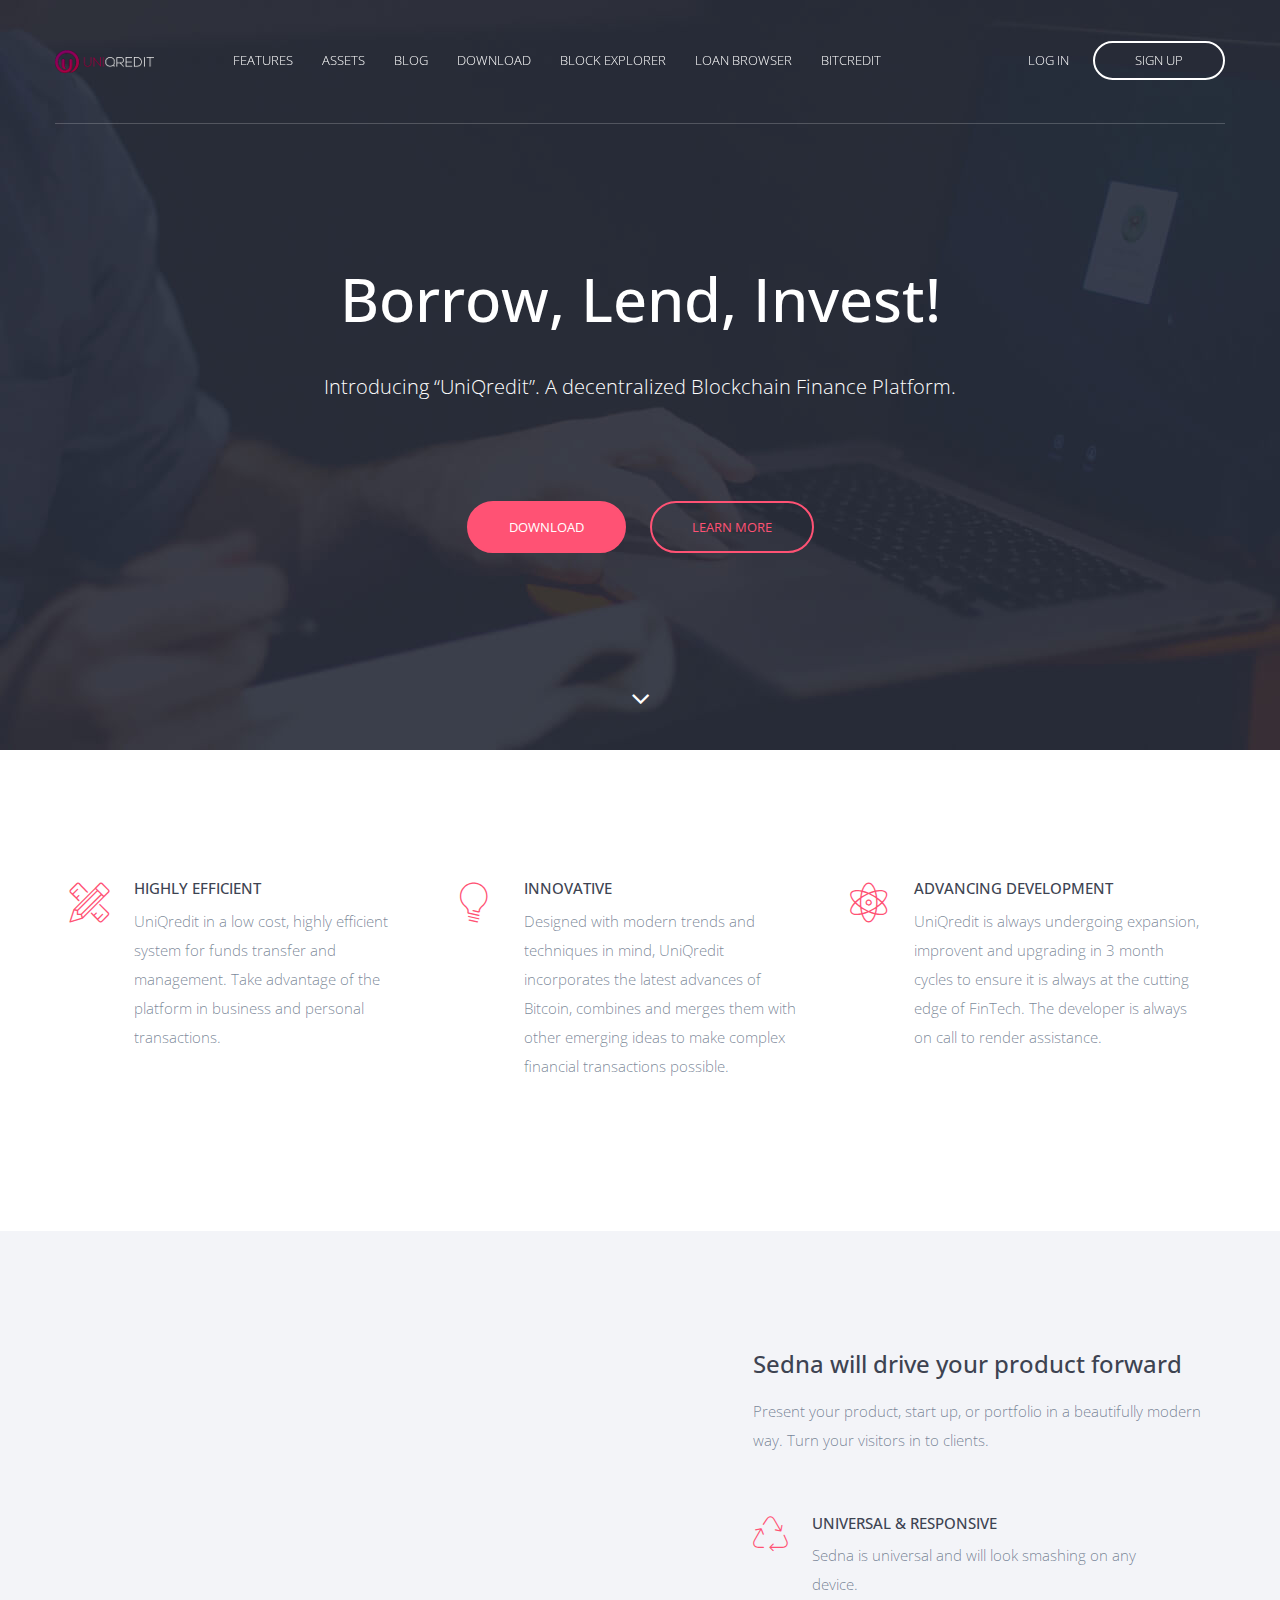
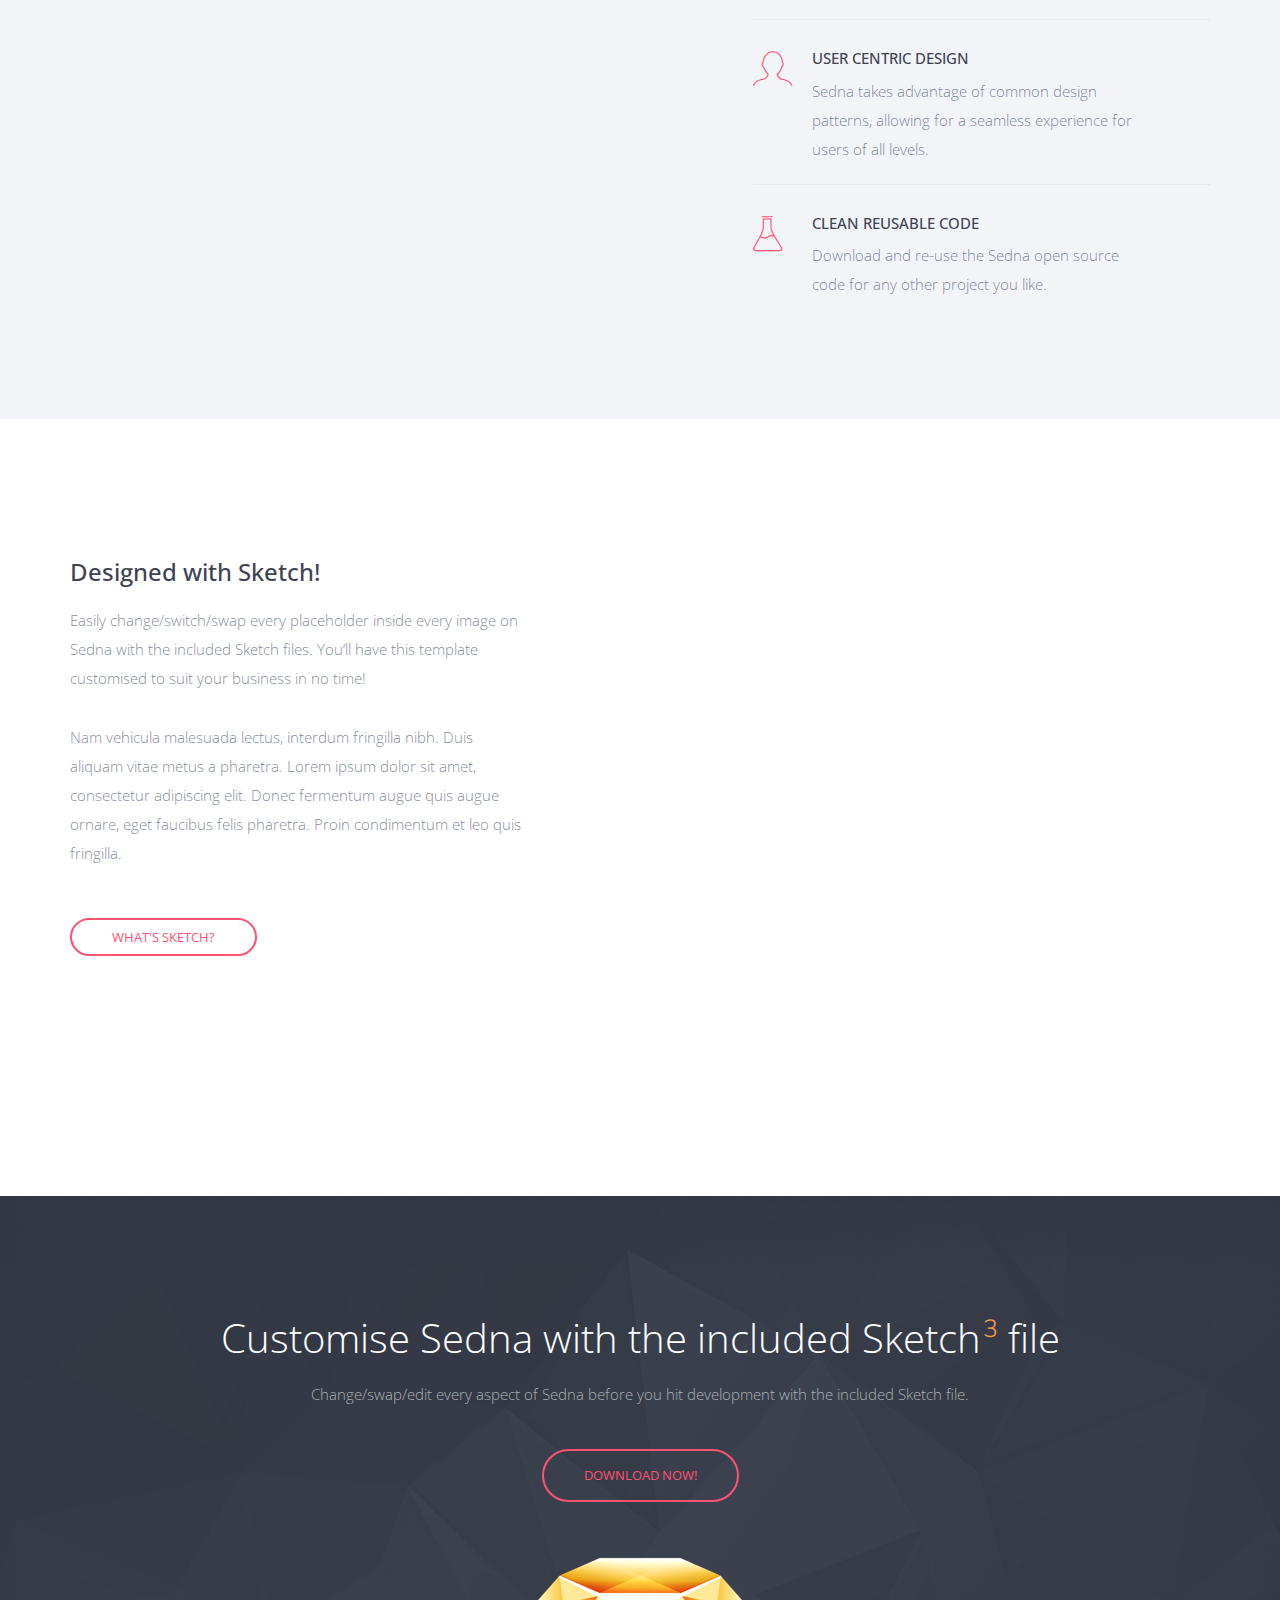
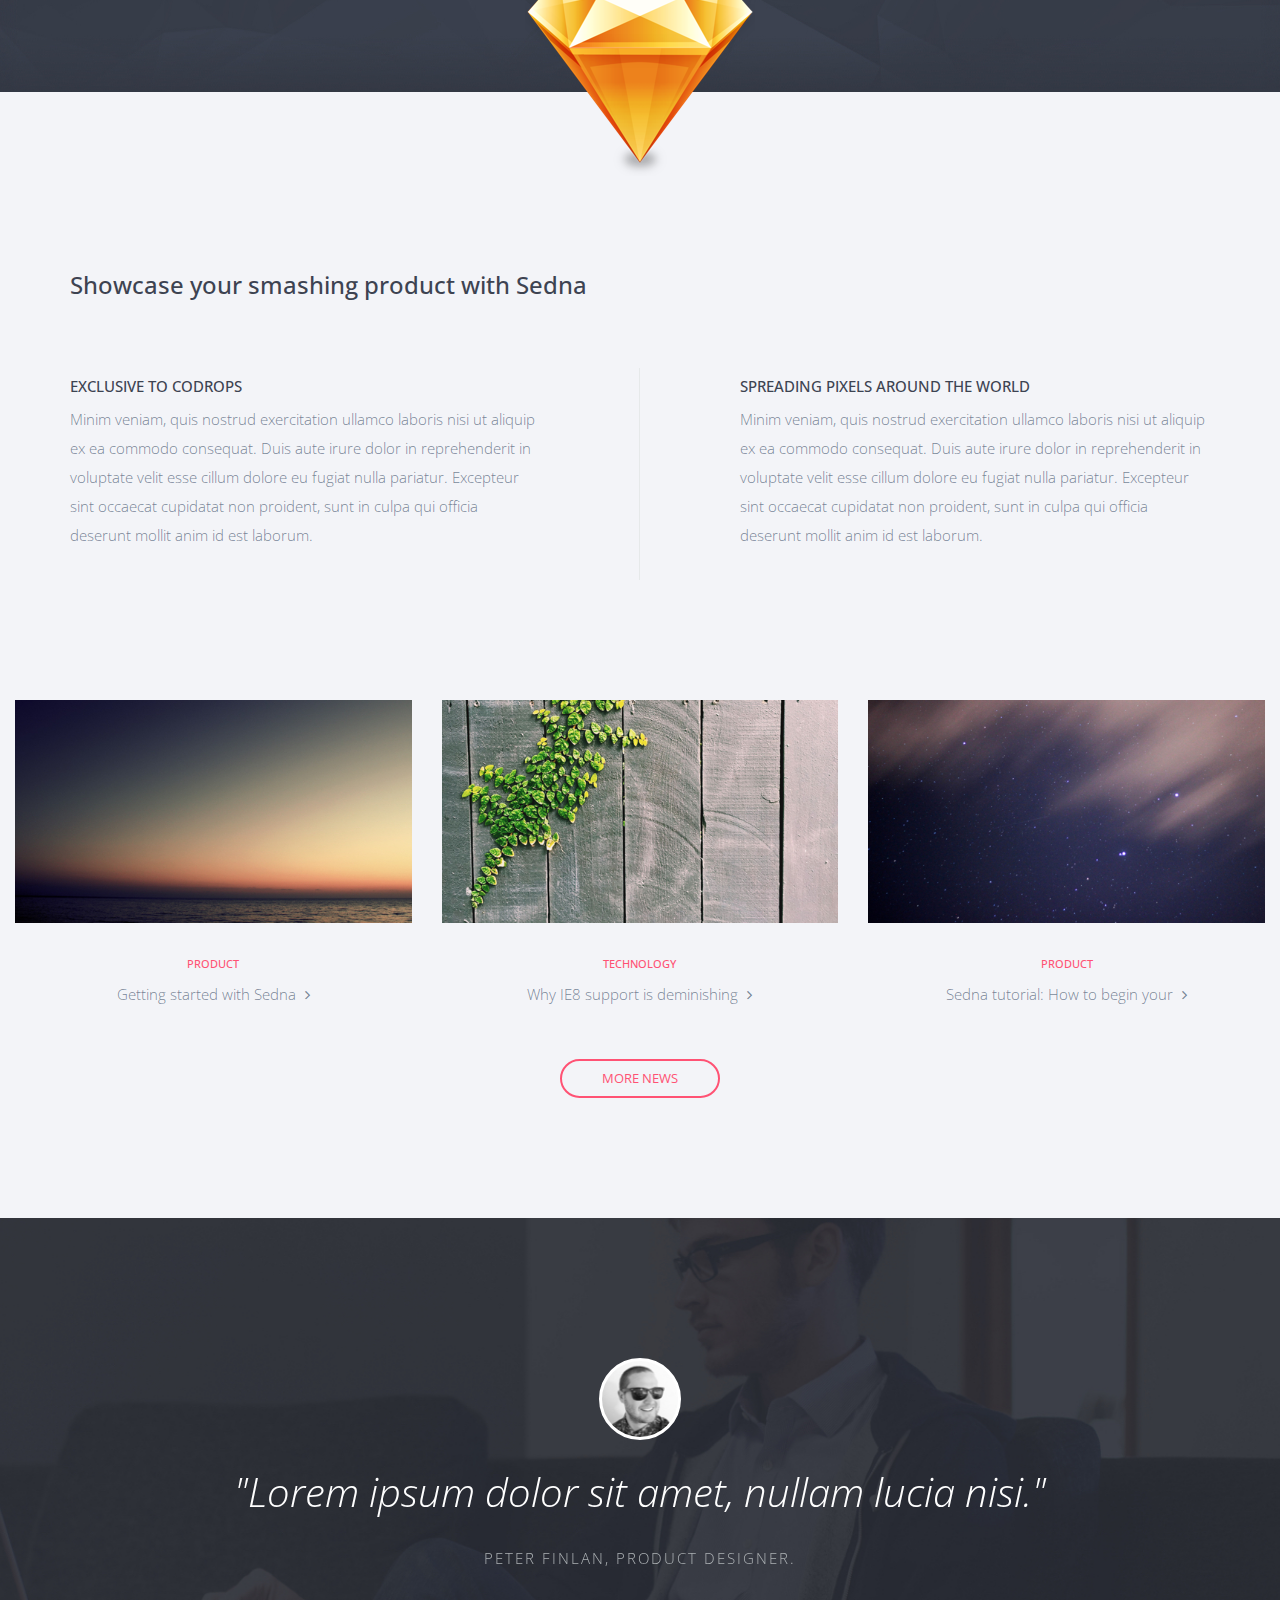
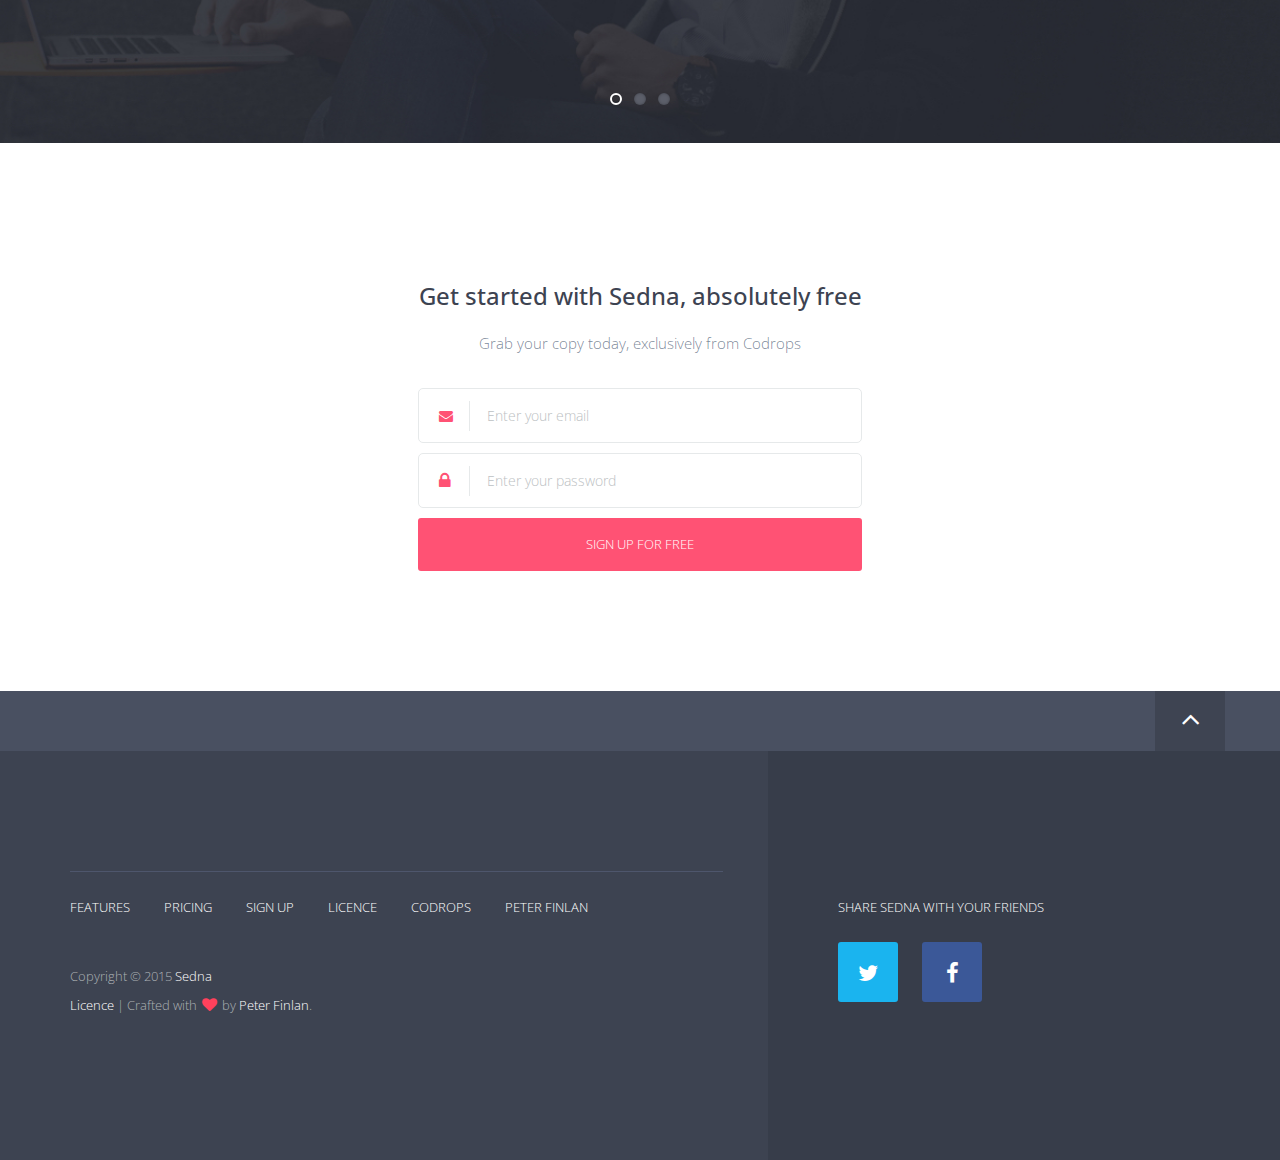
==== index.html @ 56773688 "Initial commit" ====
<!doctype html>
<!--[if lt IE 7]>      <html class="no-js lt-ie9 lt-ie8 lt-ie7" lang=""> <![endif]-->
<!--[if IE 7]>         <html class="no-js lt-ie9 lt-ie8" lang=""> <![endif]-->
<!--[if IE 8]>         <html class="no-js lt-ie9" lang=""> <![endif]-->
<!--[if gt IE 8]><!--> <html class="no-js" lang=""> <!--<![endif]-->
<head>
    <meta charset="utf-8">
    <!--<meta http-equiv="X-UA-Compatible" content="IE=edge,chrome=1">-->
    <meta http-equiv="X-UA-Compatible" content="IE=edge" />
    <title>UniQredit - Blockchain Finance </title>
    <meta name="description" content="">
    <meta name="viewport" content="width=device-width, initial-scale=1">
    <link rel="apple-touch-icon" href="apple-touch-icon.png">
    <link rel="icon" type="image/png" href="favicon-32x32.png" sizes="32x32" />
    <link rel="icon" type="image/png" href="favicon-16x16.png" sizes="16x16" />
    <link rel="stylesheet" href="css/normalize.min.css">
    <link rel="stylesheet" href="css/bootstrap.min.css">
    <link rel="stylesheet" href="css/jquery.fancybox.css">
    <link rel="stylesheet" href="css/flexslider.css">
    <link rel="stylesheet" href="css/styles.css">
    <link rel="stylesheet" href="css/queries.css">
    <link rel="stylesheet" href="css/etline-font.css">
    <link rel="stylesheet" href="bower_components/animate.css/animate.min.css">
    <link rel="stylesheet" href="http://maxcdn.bootstrapcdn.com/font-awesome/4.3.0/css/font-awesome.min.css">
    <script src="js/vendor/modernizr-2.8.3-respond-1.4.2.min.js"></script>
</head>
<body id="top">
    <!--[if lt IE 8]>
    <p class="browserupgrade">You are using an <strong>outdated</strong> browser. Please <a href="http://browsehappy.com/">upgrade your browser</a> to improve your experience.</p>
    <![endif]-->
    <section class="hero">
        <section class="navigation">
            <header>
                <div class="header-content">
                    <div class="logo"><a href="#"><img src="img/sedna-logo.png" alt="Sedna logo"></a></div>
                    <div class="header-nav">
                        <nav>
                            <ul class="primary-nav">
                                <li><a href="#features">Features</a></li>
                                <li><a href="#assets">Assets</a></li>
                                <li><a href="#blog">Blog</a></li>
                                <li><a href="#download">Download</a></li>
                                <li><a href="#explorer">Block Explorer</a></li>
                                <li><a href="#loanbook">Loan Browser</a></li>
                                <li><a href="#bitcredit">BitCredit</a></li>
                            </ul>
                            <ul class="member-actions">
                                <li><a href="#download" class="login">Log in</a></li>
                                <li><a href="#download" class="btn-white btn-small">Sign up</a></li>
                            </ul>
                        </nav>
                    </div>
                    <div class="navicon">
                        <a class="nav-toggle" href="#"><span></span></a>
                    </div>
                </div>
            </header>
        </section>
        <div class="container">
            <div class="row">
                <div class="col-md-10 col-md-offset-1">
                    <div class="hero-content text-center">
                        <h1>Borrow, Lend, Invest!</h1>
                        <p class="intro">Introducing “UniQredit”. A decentralized Blockchain Finance Platform.</p>
                        <a href="#" class="btn btn-fill btn-large btn-margin-right">Download</a> <a href="#" class="btn btn-accent btn-large">Learn more</a>
                    </div>
                </div>
            </div>
        </div>
        <div class="down-arrow floating-arrow"><a href="#"><i class="fa fa-angle-down"></i></a></div>
    </section>
    <section class="intro section-padding">
        <div class="container">
            <div class="row">
                <div class="col-md-4 intro-feature">
                    <div class="intro-icon">
                        <span data-icon="&#xe033;" class="icon"></span>
                    </div>
                    <div class="intro-content">
                        <h5>Highly Efficient</h5>
                        <p>UniQredit in a low cost, highly efficient system for funds transfer and management. Take advantage of the platform in business and personal transactions.</p>
                    </div>
                </div>
                <div class="col-md-4 intro-feature">
                    <div class="intro-icon">
                        <span data-icon="&#xe030;" class="icon"></span>
                    </div>
                    <div class="intro-content">
                        <h5>Innovative </h5>
                        <p>Designed with modern trends and techniques in mind, UniQredit incorporates the latest advances of Bitcoin, combines and merges them with other emerging ideas to make complex financial transactions possible.</p>
                    </div>
                </div>
                <div class="col-md-4 intro-feature">
                    <div class="intro-icon">
                        <span data-icon="&#xe046;" class="icon"></span>
                    </div>
                    <div class="intro-content last">
                        <h5>Advancing Development</h5>
                        <p>UniQredit is always undergoing expansion, improvent and upgrading in 3 month cycles to ensure it is always at the cutting edge of FinTech. The developer is always on call to render assistance.</p>
                    </div>
                </div>
            </div>
        </div>
    </section>
    <section class="features section-padding" id="features">
        <div class="container">
            <div class="row">
                <div class="col-md-5 col-md-offset-7">
                    <div class="feature-list">
                        <h3>Sedna will drive your product forward</h3>
                        <p>Present your product, start up, or portfolio in a beautifully modern way. Turn your visitors in to clients.</p>
                        <ul class="features-stack">
                            <li class="feature-item">
                                <div class="feature-icon">
                                    <span data-icon="&#xe03e;" class="icon"></span>
                                </div>
                                <div class="feature-content">
                                    <h5>Universal & Responsive</h5>
                                    <p>Sedna is universal and will look smashing on any device.</p>
                                </div>
                            </li>
                            <li class="feature-item">
                                <div class="feature-icon">
                                    <span data-icon="&#xe040;" class="icon"></span>
                                </div>
                                <div class="feature-content">
                                    <h5>User Centric Design</h5>
                                    <p>Sedna takes advantage of common design patterns, allowing for a seamless experience for users of all levels.</p>
                                </div>
                            </li>
                            <li class="feature-item">
                                <div class="feature-icon">
                                    <span data-icon="&#xe03c;" class="icon"></span>
                                </div>
                                <div class="feature-content">
                                    <h5>Clean reusable code</h5>
                                    <p>Download and re-use the Sedna open source code for any other project you like.</p>
                                </div>
                            </li>
                        </ul>
                    </div>
                </div>
            </div>
        </div>
        <div class="device-showcase">
            <div class="devices">
                <div class="ipad-wrap wp1"></div>
                <div class="iphone-wrap wp2"></div>
            </div>
        </div>
        <div class="responsive-feature-img"><img src="img/devices.png" alt="responsive devices"></div>
    </section>
    <section class="features-extra section-padding" id="assets">
        <div class="container">
            <div class="row">
                <div class="col-md-5">
                    <div class="feature-list">
                        <h3>Designed with Sketch!</h3>
                        <p>Easily change/switch/swap every placeholder inside every image on Sedna with the included Sketch files. You’ll have this template customised to suit your business in no time! </p>
                        <p>Nam vehicula malesuada lectus, interdum fringilla nibh. Duis aliquam vitae metus a pharetra. Lorem ipsum dolor sit amet, consectetur adipiscing elit. Donec fermentum augue quis augue ornare, eget faucibus felis pharetra. Proin condimentum et leo quis fringilla.
                        </p>
                        <a href="#" class="btn btn-ghost btn-accent btn-small">What's Sketch?</a>
                    </div>
                </div>
            </div>
        </div>
        <div class="macbook-wrap wp3"></div>
        <div class="responsive-feature-img"><img src="img/macbook-pro.png" alt="responsive devices"></div>
    </section>
    <section class="hero-strip section-padding">
        <div class="container">
            <div class="col-md-12 text-center">
                <h2>
                Customise Sedna with the included <span class="sketch">Sketch <i class="version">3</i></span> file
                </h2>
                <p>Change/swap/edit every aspect of Sedna before you hit development with the included Sketch file.</p>
                <a href="#" class="btn btn-ghost btn-accent btn-large">Download now!</a>
                <div class="logo-placeholder floating-logo"><img src="img/sketch-logo.png" alt="Sketch Logo"></div>
            </div>
        </div>
    </section>
    <section class="blog-intro section-padding" id="blog">
        <div class="container">
            <div class="row">
                <div class="col-md-12">
                    <h3>Showcase your smashing product with Sedna</h3>
                </div>
            </div>
            <div class="row">
                <div class="col-md-6 col-sm-12 col-xs-12 leftcol">
                    <h5>EXCLUSIVE TO CODROPS</h5>
                    <p>Minim veniam, quis nostrud exercitation ullamco laboris nisi ut aliquip ex ea commodo consequat. Duis aute irure dolor in reprehenderit in voluptate velit esse cillum dolore eu fugiat nulla pariatur. Excepteur sint occaecat cupidatat non proident, sunt in culpa qui officia deserunt mollit anim id est laborum.</p>
                </div>
                <div class="col-md-6 col-sm-12 col-xs-12 rightcol">
                    <h5>SPREADING PIXELS AROUND THE WORLD</h5>
                    <p>Minim veniam, quis nostrud exercitation ullamco laboris nisi ut aliquip ex ea commodo consequat. Duis aute irure dolor in reprehenderit in voluptate velit esse cillum dolore eu fugiat nulla pariatur. Excepteur sint occaecat cupidatat non proident, sunt in culpa qui officia deserunt mollit anim id est laborum.</p>
                </div>
            </div>
        </div>
    </section>
    <section class="blog text-center">
        <div class="container-fluid">
            <div class="row">
                <div class="col-md-4">
                    <article class="blog-post">
                        <figure>
                            <a href="img/blog-img-01.jpg" class="single_image">
                                <div class="blog-img-wrap">
                                    <div class="overlay">
                                        <i class="fa fa-search"></i>
                                    </div>
                                    <img src="img/blog-img-01.jpg" alt="Sedna blog image"/>
                                </div>
                            </a>
                            <figcaption>
                            <h2><a href="#" class="blog-category" data-toggle="tooltip" data-placement="top" data-original-title="See more posts">Product</a></h2>
                            <p><a href="#" class="blog-post-title">Getting started with Sedna <i class="fa fa-angle-right"></i></a></p>
                            </figcaption>
                        </figure>
                    </article>
                </div>
                <div class="col-md-4">
                    <article class="blog-post">
                        <figure>
                            <a href="img/blog-img-02.jpg" class="single_image">
                                <div class="blog-img-wrap">
                                    <div class="overlay">
                                        <i class="fa fa-search"></i>
                                    </div>
                                    <img src="img/blog-img-02.jpg" alt="Sedna blog image"/>
                                </div>
                            </a>
                            <figcaption>
                            <h2><a href="#" class="blog-category" data-toggle="tooltip" data-placement="top" data-original-title="See more posts">Technology</a></h2>
                            <p><a href="#" class="blog-post-title">Why IE8 support is deminishing <i class="fa fa-angle-right"></i></a></p>
                            </figcaption>
                        </figure>
                    </article>
                </div>
                <div class="col-md-4">
                    <article class="blog-post">
                        <figure>
                            <a href="img/blog-img-03.jpg" class="single_image">
                                <div class="blog-img-wrap">
                                    <div class="overlay">
                                        <i class="fa fa-search"></i>
                                    </div>
                                    <img src="img/blog-img-03.jpg" class="single_image" alt="Sedna blog image"/>
                                </div>
                            </a>
                            <figcaption>
                            <h2><a href="#" class="blog-category" data-toggle="tooltip" data-placement="top" data-original-title="See more posts">Product</a></h2>
                            <p><a href="#" class="blog-post-title">Sedna tutorial: How to begin your <i class="fa fa-angle-right"></i></a></p>
                            </figcaption>
                        </figure>
                    </article>
                </div>
                <a href="#" class="btn btn-ghost btn-accent btn-small">More news</a>
            </div>
        </div>
    </section>
    <section class="testimonial-slider section-padding text-center">
        <div class="container">
            <div class="row">
                <div class="col-md-12">
                    <div class="flexslider">
                        <ul class="slides">
                            <li>
                                <div class="avatar"><img src="img/avatar.jpg" alt="Sedna Testimonial Avatar"></div>
                                <h2>"Lorem ipsum dolor sit amet, nullam lucia nisi."</h2>
                                <p class="author">Peter Finlan, Product Designer.</p>
                            </li>
                            <li>
                                <div class="avatar"><img src="img/mani.jpg" alt="Sedna Testimonial Avatar"></div>
                                <h2>"Nunc vel maximus purus. Nullam ac urna ornare."</h2>
                                <p class="author">Manoela Ilic, Founder @ Codrops.</p>
                            </li>
                            <li>
                                <div class="avatar"><img src="img/130.jpg" alt="Sedna Testimonial Avatar"></div>
                                <h2>"Nullam ac urna ornare, ultrices nisl ut, lacinia nisi."</h2>
                                <p class="author">Blaz Robar, Pixel Guru</p>
                            </li>
                        </ul>
                    </div>
                </div>
            </div>
        </div>
    </section>
    <section class="sign-up section-padding text-center" id="download">
        <div class="container">
            <div class="row">
                <div class="col-md-6 col-md-offset-3">
                    <h3>Get started with Sedna, absolutely free</h3>
                    <p>Grab your copy today, exclusively from Codrops</p>
                    <form class="signup-form" action="#" method="POST" role="form">
                        <div class="form-input-group">
                            <i class="fa fa-envelope"></i><input type="text" class="" placeholder="Enter your email" required>
                        </div>
                        <div class="form-input-group">
                            <i class="fa fa-lock"></i><input type="text" class="" placeholder="Enter your password" required>
                        </div>
                        <button type="submit" class="btn-fill sign-up-btn">Sign up for free</button>
                    </form>
                </div>
            </div>
        </div>
    </section>
    <section class="to-top">
        <div class="container">
            <div class="row">
                <div class="to-top-wrap">
                    <a href="#top" class="top"><i class="fa fa-angle-up"></i></a>
                </div>
            </div>
        </div>
    </section>
    <footer>
        <div class="container">
            <div class="row">
                <div class="col-md-7">
                    <div class="footer-links">
                        <ul class="footer-group">
                            <li><a href="#">Features</a></li>
                            <li><a href="#">Pricing</a></li>
                            <li><a href="#">Sign up</a></li>
                            <li><a href="http://tympanus.net/codrops/licensing/">Licence</a></li>
                            <li><a href="http://tympanus.net/codrops/">Codrops</a></li>
                            <li><a href="http://www.peterfinlan.com/">Peter Finlan</a></li>
                        </ul>
                        <p>Copyright © 2015 <a href="#">Sedna</a><br>
                        <a href="http://tympanus.net/codrops/licensing/">Licence</a> | Crafted with <span class="fa fa-heart pulse2"></span> by <a href="http://www.peterfinlan.com/">Peter Finlan</a>.</p>
                    </div>
                </div>
                <div class="social-share">
                    <p>Share Sedna with your friends</p>
                    <a href="https://twitter.com/peterfinlan" class="twitter-share"><i class="fa fa-twitter"></i></a> <a href="#" class="facebook-share"><i class="fa fa-facebook"></i></a>
                </div>
            </div>
        </div>
    </footer>
    <script src="http://ajax.googleapis.com/ajax/libs/jquery/1.11.2/jquery.min.js"></script>
    <script>window.jQuery || document.write('<script src="js/vendor/jquery-1.11.2.min.js"><\/script>')</script>
    <script src="bower_components/retina.js/dist/retina.js"></script>
    <script src="js/jquery.fancybox.pack.js"></script>
    <script src="js/vendor/bootstrap.min.js"></script>
    <script src="js/scripts.js"></script>
    <script src="js/jquery.flexslider-min.js"></script>
    <script src="bower_components/classie/classie.js"></script>
    <script src="bower_components/jquery-waypoints/lib/jquery.waypoints.min.js"></script>
    <!-- Google Analytics: change UA-XXXXX-X to be your site's ID. -->
    <script>
    (function(b,o,i,l,e,r){b.GoogleAnalyticsObject=l;b[l]||(b[l]=
    function(){(b[l].q=b[l].q||[]).push(arguments)});b[l].l=+new Date;
    e=o.createElement(i);r=o.getElementsByTagName(i)[0];
    e.src='//www.google-analytics.com/analytics.js';
    r.parentNode.insertBefore(e,r)}(window,document,'script','ga'));
    ga('create','UA-XXXXX-X','auto');ga('send','pageview');
    </script>
</body>
</html>
---- css/styles.css ----
@import url(http://fonts.googleapis.com/css?family=Open+Sans:300italic,400italic,600italic,700italic,800italic,400,300,600,700,800);
@import url(http://fonts.googleapis.com/css?family=Merriweather:400,300,400italic,300italic,700,700italic);
@import url(http://fonts.googleapis.com/css?family=Nunito:400,300,700);
/* ==========================================================================
Typography
========================================================================== */
p {
  font-size: 15px;
  line-height: 29px;
  color: rgba(28, 54, 83, 0.6);
  padding-bottom: 20px; }

h1 {
  font-size: 60px; }

h2 {
  font-size: 40px;
  font-weight: 300;
  color: #3D4351; }

h3 {
  font-size: 24px;
  margin-bottom: 20px;
  color: #3D4351; }

h4 {
  font-size: 18px; }

h5 {
  font-size: 15px;
  color: #3D4351;
  text-transform: uppercase;
  font-weight: 500; }

.btn {
  font-size: 13px;
  border: solid 2px;
  border-radius: 40px;
  display: inline-block;
  text-transform: uppercase; }

.btn:hover, .btn:focus {
  color: #fff;
  border-color: #FF5274;
  background-color: #FF5274; }

.btn-white {
  font-size: 13px;
  border: solid 2px;
  border-radius: 40px;
  display: inline-block;
  border-color: #fff; }

.btn-white:hover, .btn-white:focus {
  color: #FF5274;
  border-color: #FF5274; }

.btn-fill {
  color: #fff;
  border: solid 2px #FF5274;
  border-radius: 40px;
  display: inline-block;
  text-transform: uppercase;
  background-color: #FF5274; }

.btn-fill:hover, .btn-fill:focus {
  color: #fff;
  background-color: #D7405D;
  border-color: #D7405D; }

.btn-small {
  padding: 8px 40px; }

.btn-large {
  padding: 15px 40px; }

.btn-margin-right {
  margin-right: 20px; }

section.intro, section.features-extra, section.sign-up {
  background: #fff; }

section.features, section.blog-intro, section.blog {
  background: #F3F4F8; }

/* ==========================================================================
Global Styles
========================================================================== */
.group:after {
  content: "";
  display: table;
  clear: both; }

.no-padding {
  padding: 0; }

.no-margin {
  margin: 0; }

a {
  color: #FF5274;
  -webkit-transition-timing-function: ease;
  transition-timing-function: ease;
  -webkit-transition-duration: 200ms;
  transition-duration: 200ms;
  -webkit-transition-property: color, border-color, background-color;
  transition-property: color, border-color, background-color; }

a:hover, a:focus {
  color: #D7405D;
  text-decoration: none; }

body {
  font-family: "Open Sans", sans-serif;
  font-weight: 300;
  color: rgba(28, 54, 83, 0.6);
  -webkit-text-size-adjust: 100%; }

ul, ol {
  margin: 0;
  padding: 0; }

ul li {
  list-style: none; }

.section-padding {
  padding: 120px 0; }

.tooltip {
  position: absolute;
  z-index: 1070;
  display: block;
  font-family: "Helvetica Neue", Helvetica, Arial, sans-serif;
  font-size: 12px;
  font-weight: normal;
  line-height: 1.4;
  visibility: visible;
  filter: alpha(opacity=0);
  opacity: 0; }

.tooltip.in {
  filter: alpha(opacity=90);
  opacity: .9; }

.tooltip.top {
  padding: 5px 0;
  margin-top: -3px; }

.tooltip.right {
  padding: 0 5px;
  margin-left: 3px; }

.tooltip.bottom {
  padding: 5px 0;
  margin-top: 3px; }

.tooltip.left {
  padding: 0 5px;
  margin-left: -3px; }

.tooltip-inner {
  max-width: 200px;
  padding: 3px 8px;
  color: #fff;
  text-align: center;
  text-decoration: none;
  text-transform: capitalize;
  background-color: #000;
  border-radius: 4px; }

/* ==========================================================================
Animations
========================================================================== */
.pulse2 {
  -webkit-animation-name: pulse2;
          animation-name: pulse2;
  -webkit-animation-duration: 1s;
          animation-duration: 1s;
  -webkit-animation-iteration-count: infinite;
          animation-iteration-count: infinite;
  -webkit-animation-timing-function: linear;
          animation-timing-function: linear; }

@-webkit-keyframes pulse2 {
  0% {
    -webkit-transform: scale(1.1);
            transform: scale(1.1); }
  50% {
    -webkit-transform: scale(0.8);
            transform: scale(0.8); }
  100% {
    -webkit-transform: scale(1);
            transform: scale(1); } }

@keyframes pulse2 {
  0% {
    -webkit-transform: scale(1.1);
            transform: scale(1.1); }
  50% {
    -webkit-transform: scale(0.8);
            transform: scale(0.8); }
  100% {
    -webkit-transform: scale(1);
            transform: scale(1); } }
.floating-arrow {
  -webkit-animation-name: floating-arrow;
          animation-name: floating-arrow;
  -webkit-animation-duration: 2s;
          animation-duration: 2s;
  -webkit-animation-iteration-count: infinite;
          animation-iteration-count: infinite;
  -webkit-animation-timing-function: ease-in-out;
          animation-timing-function: ease-in-out; }

@-webkit-keyframes floating-arrow {
  from {
    -webkit-transform: translate(-50%, 0);
            transform: translate(-50%, 0); }
  65% {
    -webkit-transform: translate(-50%, 15px);
            transform: translate(-50%, 15px); }
  to {
    -webkit-transform: translate(-50%, 0);
            transform: translate(-50%, 0); } }

@keyframes floating-arrow {
  from {
    -webkit-transform: translate(-50%, 0);
            transform: translate(-50%, 0); }
  65% {
    -webkit-transform: translate(-50%, 15px);
            transform: translate(-50%, 15px); }
  to {
    -webkit-transform: translate(-50%, 0);
            transform: translate(-50%, 0); } }
.floating-logo {
  -webkit-animation-name: floating-logo;
          animation-name: floating-logo;
  -webkit-animation-duration: 2s;
          animation-duration: 2s;
  -webkit-animation-iteration-count: infinite;
          animation-iteration-count: infinite;
  -webkit-animation-timing-function: ease-in-out;
          animation-timing-function: ease-in-out; }

@-webkit-keyframes floating-logo {
  from {
    -webkit-transform: translate(-50%, 0);
            transform: translate(-50%, 0); }
  50% {
    -webkit-transform: translate(-50%, 10px);
            transform: translate(-50%, 10px); }
  to {
    -webkit-transform: translate(-50%, 0);
            transform: translate(-50%, 0); } }

@keyframes floating-logo {
  from {
    -webkit-transform: translate(-50%, 0);
            transform: translate(-50%, 0); }
  50% {
    -webkit-transform: translate(-50%, 10px);
            transform: translate(-50%, 10px); }
  to {
    -webkit-transform: translate(-50%, 0);
            transform: translate(-50%, 0); } }
/* ==========================================================================
Waypoinsts
========================================================================== */
.wp1, .wp2, .wp3, .wp4, .wp5, .wp6, .wp7, .wp8, .wp9 {
  visibility: hidden; }

.wp2 {
  -webkit-animation-delay: 0.3s;
  animation-delay: 0.3s; }

.bounceInLeft, .bounceInRight, .fadeInUp, .fadeInUpDelay, .fadeInDown, .fadeInUpD, .fadeInLeft, .fadeInRight, .bounceInDown {
  visibility: visible; }

/* ==========================================================================
Navigation
========================================================================== */
.header-nav.open {
  visibility: visible;
  opacity: 0.9;
  -webkit-transition: opacity 0.5s;
  transition: opacity 0.5s; }

.nav-toggle {
  position: absolute;
  top: 0;
  right: 15px;
  z-index: 999999;
  padding: 10px 35px 16px 0;
  cursor: pointer; }

.nav-toggle:focus {
  outline: none; }

.nav-toggle span, .nav-toggle span:before, .nav-toggle span:after {
  content: "";
  position: absolute;
  display: block;
  width: 35px;
  height: 3px;
  border-radius: 1px;
  background: #fff;
  cursor: pointer; }

.nav-toggle span:before {
  top: -10px; }

.nav-toggle span:after {
  bottom: -10px; }

.nav-toggle span, .nav-toggle span:before, .nav-toggle span:after {
  -webkit-transition: all 300ms ease-in-out;
  transition: all 300ms ease-in-out; }

.nav-toggle.active span {
  background-color: transparent; }

.nav-toggle.active span:before, .nav-toggle.active span:after {
  top: 0; }

.nav-toggle.active span:before {
  -ms-transform: rotate(45deg);
  -webkit-transform: rotate(45deg);
  transform: rotate(45deg); }

.nav-toggle.active span:after {
  top: 10px;
  -ms-transform: translatey(-10px) rotate(-45deg);
  -webkit-transform: translatey(-10px) rotate(-45deg);
  transform: translatey(-10px) rotate(-45deg); }

.navicon {
  position: absolute;
  height: 26px;
  right: 10px;
  top: 48px;
  visibility: hidden;
  -webkit-transition: all 300ms ease-in-out;
          transition: all 300ms ease-in-out; }

/* ==========================================================================
Hero
========================================================================== */
.hero {
  min-height: 750px;
  background: url("../img/hero.jpg") center center;
  background-size: cover;
  position: relative; }
  .hero .down-arrow a {
    color: #fff; }
  .hero h1 {
    color: #fff;
    margin-bottom: 40px; }
  .hero p.intro {
    color: #fff;
    font-size: 20px;
    font-weight: 300;
    margin-bottom: 80px; }
  .hero .hero-content {
    padding-top: 26%; }

.navigation {
  -webkit-transition: all 300ms ease-in-out;
          transition: all 300ms ease-in-out;
  position: fixed;
  width: 100%;
  z-index: 999; }

.fixed {
  position: fixed;
  background-color: #232731;
  z-index: 999;
  width: 100%; }

header {
  padding: 50px 0;
  border-bottom: solid 1px rgba(255, 255, 255, 0.2);
  position: relative;
  width: 1170px;
  margin: 0 auto;
  -webkit-transition: padding 300ms ease-in-out;
          transition: padding 300ms ease-in-out; }
  header a {
    color: #fff;
    text-transform: uppercase;
    font-size: 13px; }
    header a.login {
      margin-right: 20px; }
  header .logo {
    display: inline-block; }
  header ul.primary-nav {
    margin: 0 0 0 75px;
    padding: 0; }
    header ul.primary-nav li {
      display: inline; }
      header ul.primary-nav li a {
        color: #fff;
        padding-right: 25px; }
        header ul.primary-nav li a:hover {
          color: #FF5274; }
      header ul.primary-nav li:last-child a {
        padding-right: 0px; }
  header ul.member-actions li {
    display: inline; }
    header ul.member-actions li a {
      color: #fff; }
      header ul.member-actions li a:hover {
        color: #FF5274; }
  header .header-nav {
    display: inline-block; }
  header .member-actions {
    position: absolute;
    right: 0;
    top: 41px;
    -webkit-transition: all 300ms ease-in-out;
            transition: all 300ms ease-in-out; }

.down-arrow {
  color: #fff;
  font-size: 30px;
  position: absolute;
  bottom: 30px;
  left: 50%;
  -webkit-transform: translateX(-50%);
      -ms-transform: translateX(-50%);
          transform: translateX(-50%); }

/* ==========================================================================
Intro
========================================================================== */
.intro span.icon {
  font-size: 40px;
  color: #FF5274;
  font-weight: bold; }

.intro-icon {
  display: inline-block;
  vertical-align: top;
  padding: 6px 0 0 0;
  margin-right: 20px;
  width: 40px; }

.intro-content {
  display: inline-block;
  width: 80%; }

/* ==========================================================================
Features-stack
========================================================================== */
.features {
  position: relative; }
  .features p {
    margin-bottom: 0;
    padding-bottom: 0; }
  .features h3 {
    margin: 0 0 20px 0; }
  .features span.icon {
    font-size: 35px;
    color: #FF5274;
    font-weight: bold; }
  .features .feature-icon {
    display: inline-block;
    vertical-align: top;
    padding: 6px 0 0 0;
    margin-right: 20px;
    width: 35px; }
  .features .feature-content {
    display: inline-block;
    width: 75%; }
  .features .intro-icon {
    display: inline-block;
    vertical-align: top;
    padding: 6px 0 0 0;
    margin-right: 20px; }
  .features .intro-content {
    display: inline-block;
    width: 80%; }
  .features ul.features-stack {
    margin-top: 50px; }
  .features ul.features-stack li {
    margin-top: 20px;
    padding-bottom: 20px;
    border-bottom: solid 1px #E6E9EA; }
  .features ul.features-stack li:last-child {
    padding-bottom: 0px;
    border-bottom: none; }
  .features .ipad-wrap {
    width: 706px;
    height: 1002px;
    background: url("../img/ipad-device.png") no-repeat center center;
    z-index: 1; }
  .features .iphone-wrap {
    width: 304px;
    height: 620px;
    background: url("../img/iphone6.png") no-repeat center center;
    position: absolute;
    left: 530px;
    bottom: 129px;
    z-index: 2; }
  .features .device-showcase {
    position: absolute;
    bottom: -365px;
    right: 61%; }

.features .responsive-feature-img, .features-extra .responsive-feature-img {
  display: none; }

.devices {
  position: relative; }

/* ==========================================================================
.features-extra
========================================================================== */
.features-extra {
  position: relative;
  z-index: 3; }
  .features-extra .btn {
    margin-top: 20px; }
  .features-extra .macbook-wrap {
    position: absolute;
    width: 916px;
    height: 540px;
    background: url("../img/macbook-pro.png") no-repeat center center;
    top: 114px;
    z-index: 4;
    left: 50%; }

/* ==========================================================================
.hero-strip
========================================================================== */
.hero-strip {
  margin-top: 120px;
  background: #333844 url("../img/polygonal-bg.jpg") no-repeat center center;
  padding-bottom: 190px;
  position: relative; }
  .hero-strip i {
    font-family: "Nunito", sans-serif;
    font-weight: 300;
    font-size: 25px;
    color: #F69D52;
    vertical-align: top;
    margin-left: -8px;
    font-style: normal; }
  .hero-strip h2 {
    color: #fff;
    margin: 0 0 20px 0; }
  .hero-strip p {
    color: #ACB1B4; }
  .hero-strip .btn {
    margin-top: 10px; }
  .hero-strip .logo-placeholder {
    width: 230px;
    height: 230px;
    position: absolute;
    bottom: -285px;
    left: 50%;
    -webkit-transform: translateX(-50%);
        -ms-transform: translateX(-50%);
            transform: translateX(-50%); }

/* ==========================================================================
.blog-intro
========================================================================== */
.blog-intro {
  padding-top: 160px; }
  .blog-intro h3 {
    margin-bottom: 70px; }
  .blog-intro .leftcol {
    padding-right: 100px;
    border-right: solid 1px #E6E9EA; }
  .blog-intro .rightcol {
    padding-left: 100px; }

/* ==========================================================================
.blog
========================================================================== */
.blog {
  padding-bottom: 120px; }
  .blog img {
    width: 100%;
    height: auto;
    -webkit-transition: all 300ms ease-in-out;
    transition: all 300ms ease-in-out; }
  .blog h2 {
    font-size: 11px;
    color: #ACB1B4;
    font-weight: 500;
    text-transform: uppercase;
    margin-top: 35px; }
  .blog .btn {
    margin-top: 20px; }
  .blog .blog-img-wrap {
    position: relative;
    overflow: hidden; }
    .blog .blog-img-wrap .overlay {
      position: absolute;
      width: 100%;
      height: 100%;
      background-color: rgba(255, 255, 255, 0.5);
      -webkit-transition: all 300ms ease-in-out;
      transition: all 300ms ease-in-out;
      -ms-filter: "progid:DXImageTransform.Microsoft.Alpha(Opacity=0)";
      filter: alpha(opacity=0);
      opacity: 0; }
    .blog .blog-img-wrap i {
      color: #fff;
      font-size: 20px;
      position: absolute;
      width: 20px;
      height: 20px;
      top: 25px;
      right: 35px; }
  .blog .blog-img-wrap:hover img, .blog .blog-img-wrap:focus img {
    -ms-transform: scale(1.1);
    -webkit-transform: scale(1.1);
    transform: scale(1.1); }
  .blog .blog-img-wrap:hover .overlay, .blog .blog-img-wrap:focus .overlay {
    -ms-filter: "progid:DXImageTransform.Microsoft.Alpha(Opacity=1)";
    filter: alpha(opacity=1);
    opacity: 1;
    z-index: 9; }
  .blog figcaption i {
    margin-left: 5px;
    font-size: 15px; }
  .blog figcaption a.blog-post-title {
    color: rgba(28, 54, 83, 0.6); }
  .blog figcaption a.blog-post-title:hover, .blog figcaption a.blog-post-title:focus {
    color: #3D4351; }

/* ==========================================================================
.testimonial-slider
========================================================================== */
.testimonial-slider {
  background: url("../img/testimonials-bg.jpg") no-repeat center center;
  background-size: cover; }
  .testimonial-slider .avatar {
    width: 82px;
    height: 82px;
    margin: 0 auto;
    vertical-align: middle;
    overflow: hidden;
    border-radius: 50%;
    border: solid 3px #fff;
    background-color: #fff; }
    .testimonial-slider .avatar img {
      width: 82px;
      height: auto; }
  .testimonial-slider h2 {
    color: #fff;
    font-size: 40px;
    font-weight: 300;
    font-style: italic;
    margin: 30px 0; }
  .testimonial-slider p {
    color: #ACB1B4;
    text-transform: uppercase;
    letter-spacing: 2px; }

/* ==========================================================================
Sign up form
========================================================================== */
.sign-up .signup-form .sign-up-btn {
  padding: 15px 0;
  border-radius: 3px;
  width: 80%;
  font-size: 13px; }
.sign-up .signup-form .form-input-group {
  width: 80%;
  height: 55px;
  margin: 0 auto 10px;
  border-radius: 5px;
  border: solid 1px #E6E9EA;
  text-align: left;
  position: relative; }
  .sign-up .signup-form .form-input-group i {
    color: #FF5274;
    font-size: 14px; }
  .sign-up .signup-form .form-input-group i:after {
    content: "";
    height: 30px;
    width: 1px;
    border-right: solid 1px #E6E9EA;
    position: absolute;
    top: 50%;
    left: 30px;
    -webkit-transform: translateY(-50%);
        -ms-transform: translateY(-50%);
            transform: translateY(-50%); }
  .sign-up .signup-form .form-input-group i.fa-lock {
    font-size: 18px;
    position: absolute;
    top: 50%;
    -webkit-transform: translateY(-50%);
        -ms-transform: translateY(-50%);
            transform: translateY(-50%);
    margin-left: 20px; }
  .sign-up .signup-form .form-input-group i.fa-envelope {
    font-size: 14px;
    position: absolute;
    top: 50%;
    -webkit-transform: translateY(-50%);
        -ms-transform: translateY(-50%);
            transform: translateY(-50%);
    margin-left: 20px; }
  .sign-up .signup-form .form-input-group input {
    padding-left: 68px;
    width: 100%;
    height: 100%;
    border-radius: 6px;
    border: none; }
  .sign-up .signup-form .form-input-group input::-webkit-input-placeholder {
    color: #BCC1C3; }
  .sign-up .signup-form .form-input-group input:-moz-placeholder {
    color: #BCC1C3; }
  .sign-up .signup-form .form-input-group input::-moz-placeholder {
    color: #BCC1C3; }
  .sign-up .signup-form .form-input-group input:-ms-input-placeholder {
    color: #BCC1C3; }

/* ==========================================================================
To top
========================================================================== */
.to-top {
  height: 60px;
  background-color: #495061; }
  .to-top .to-top-wrap {
    height: 60px;
    width: 70px;
    position: absolute;
    right: 0;
    text-align: center; }
    .to-top .to-top-wrap a {
      display: block;
      width: 100%;
      height: 100%;
      color: #fff;
      background-color: rgba(0, 0, 0, 0.15); }
    .to-top .to-top-wrap a:hover, .to-top .to-top-wrap a:focus {
      background-color: rgba(0, 0, 0, 0.4); }
    .to-top .to-top-wrap i {
      font-size: 30px;
      line-height: 55px; }
  .to-top .row {
    position: relative; }

/* ==========================================================================
Footer
========================================================================== */
footer {
  background-color: #3D4351;
  position: relative; }
  footer p {
    color: #ACB1B4;
    font-size: 13px; }
  footer a {
    color: #fff; }
  footer a:hover {
    color: #FF5274; }
  footer ul.footer-group {
    border-top: solid 1px #4E566C;
    padding-top: 25px;
    margin-bottom: 45px; }
  footer ul.footer-group li {
    display: inline-block; }
  footer ul.footer-group li a {
    font-size: 13px;
    text-transform: uppercase; }
  footer ul.footer-group li a:hover {
    color: #FF5274; }
  footer ul.footer-group li {
    margin-right: 30px; }
  footer ul.footer-group li:last-child {
    margin-right: 0; }
  footer span.fa-heart {
    color: #ff415c;
    font-size: 15px;
    margin: 0 2px; }
  footer .social-share {
    position: absolute;
    background-color: #373D4A;
    right: 0;
    width: 40%;
    height: 100%;
    padding: 142px 0 0 70px; }
    footer .social-share p {
      color: #fff;
      text-transform: uppercase;
      padding-bottom: 10px; }
    footer .social-share a.twitter-share {
      height: 60px;
      width: 60px;
      background-color: #1AB4EF;
      border-radius: 3px;
      font-size: 22px;
      display: inline-block;
      text-align: center;
      margin-right: 20px; }
    footer .social-share a.twitter-share:hover, footer .social-share a.twitter-share:focus {
      background-color: #1590BF; }
    footer .social-share a.facebook-share:hover, footer .social-share a.facebook-share:focus {
      background-color: #324C85; }
    footer .social-share a.facebook-share {
      height: 60px;
      width: 60px;
      background-color: #3B5898;
      border-radius: 3px;
      font-size: 22px;
      display: inline-block;
      text-align: center; }
    footer .social-share a {
      color: #fff; }
    footer .social-share a:hover {
      color: #fff; }
    footer .social-share a i {
      margin-top: 20px; }
  footer .footer-links {
    margin: 120px 0 120px 0; }

/* ==========================================================================
Icon font (http://www.elegantthemes.com/blog/freebie-of-the-week/free-line-style-icons)
========================================================================== */
@font-face {
  font-family: 'et-line';
  src: url("../fonts/et-line.eot");
  src: url("../fonts/et-line.eot?#iefix") format("embedded-opentype"), url("../fonts/et-line.woff") format("woff"), url("../fonts/et-line.ttf") format("truetype"), url("../fonts/et-line.svg#et-line") format("svg");
  font-weight: normal;
  font-style: normal; }
/* Use the following CSS code if you want to use data attributes for inserting your icons */
[data-icon]:before {
  font-family: 'et-line';
  content: attr(data-icon);
  speak: none;
  font-weight: normal;
  font-variant: normal;
  text-transform: none;
  line-height: 1;
  -webkit-font-smoothing: antialiased;
  -moz-osx-font-smoothing: grayscale;
  display: inline-block; }

/* Use the following CSS code if you want to have a class per icon */
/*
Instead of a list of all class selectors,
you can use the generic selector below, but it's slower:
[class*="icon-"] {
*/
.icon-mobile, .icon-laptop, .icon-desktop, .icon-tablet, .icon-phone, .icon-document, .icon-documents, .icon-search, .icon-clipboard, .icon-newspaper, .icon-notebook, .icon-book-open, .icon-browser, .icon-calendar, .icon-presentation, .icon-picture, .icon-pictures, .icon-video, .icon-camera, .icon-printer, .icon-toolbox, .icon-briefcase, .icon-wallet, .icon-gift, .icon-bargraph, .icon-grid, .icon-expand, .icon-focus, .icon-edit, .icon-adjustments, .icon-ribbon, .icon-hourglass, .icon-lock, .icon-megaphone, .icon-shield, .icon-trophy, .icon-flag, .icon-map, .icon-puzzle, .icon-basket, .icon-envelope, .icon-streetsign, .icon-telescope, .icon-gears, .icon-key, .icon-paperclip, .icon-attachment, .icon-pricetags, .icon-lightbulb, .icon-layers, .icon-pencil, .icon-tools, .icon-tools-2, .icon-scissors, .icon-paintbrush, .icon-magnifying-glass, .icon-circle-compass, .icon-linegraph, .icon-mic, .icon-strategy, .icon-beaker, .icon-caution, .icon-recycle, .icon-anchor, .icon-profile-male, .icon-profile-female, .icon-bike, .icon-wine, .icon-hotairballoon, .icon-globe, .icon-genius, .icon-map-pin, .icon-dial, .icon-chat, .icon-heart, .icon-cloud, .icon-upload, .icon-download, .icon-target, .icon-hazardous, .icon-piechart, .icon-speedometer, .icon-global, .icon-compass, .icon-lifesaver, .icon-clock, .icon-aperture, .icon-quote, .icon-scope, .icon-alarmclock, .icon-refresh, .icon-happy, .icon-sad, .icon-facebook, .icon-twitter, .icon-googleplus, .icon-rss, .icon-tumblr, .icon-linkedin, .icon-dribbble {
  font-family: 'et-line';
  speak: none;
  font-style: normal;
  font-weight: normal;
  font-variant: normal;
  text-transform: none;
  line-height: 1;
  -webkit-font-smoothing: antialiased;
  -moz-osx-font-smoothing: grayscale;
  display: inline-block; }

.icon-mobile:before {
  content: "\e000"; }

.icon-laptop:before {
  content: "\e001"; }

.icon-desktop:before {
  content: "\e002"; }

.icon-tablet:before {
  content: "\e003"; }

.icon-phone:before {
  content: "\e004"; }

.icon-document:before {
  content: "\e005"; }

.icon-documents:before {
  content: "\e006"; }

.icon-search:before {
  content: "\e007"; }

.icon-clipboard:before {
  content: "\e008"; }

.icon-newspaper:before {
  content: "\e009"; }

.icon-notebook:before {
  content: "\e00a"; }

.icon-book-open:before {
  content: "\e00b"; }

.icon-browser:before {
  content: "\e00c"; }

.icon-calendar:before {
  content: "\e00d"; }

.icon-presentation:before {
  content: "\e00e"; }

.icon-picture:before {
  content: "\e00f"; }

.icon-pictures:before {
  content: "\e010"; }

.icon-video:before {
  content: "\e011"; }

.icon-camera:before {
  content: "\e012"; }

.icon-printer:before {
  content: "\e013"; }

.icon-toolbox:before {
  content: "\e014"; }

.icon-briefcase:before {
  content: "\e015"; }

.icon-wallet:before {
  content: "\e016"; }

.icon-gift:before {
  content: "\e017"; }

.icon-bargraph:before {
  content: "\e018"; }

.icon-grid:before {
  content: "\e019"; }

.icon-expand:before {
  content: "\e01a"; }

.icon-focus:before {
  content: "\e01b"; }

.icon-edit:before {
  content: "\e01c"; }

.icon-adjustments:before {
  content: "\e01d"; }

.icon-ribbon:before {
  content: "\e01e"; }

.icon-hourglass:before {
  content: "\e01f"; }

.icon-lock:before {
  content: "\e020"; }

.icon-megaphone:before {
  content: "\e021"; }

.icon-shield:before {
  content: "\e022"; }

.icon-trophy:before {
  content: "\e023"; }

.icon-flag:before {
  content: "\e024"; }

.icon-map:before {
  content: "\e025"; }

.icon-puzzle:before {
  content: "\e026"; }

.icon-basket:before {
  content: "\e027"; }

.icon-envelope:before {
  content: "\e028"; }

.icon-streetsign:before {
  content: "\e029"; }

.icon-telescope:before {
  content: "\e02a"; }

.icon-gears:before {
  content: "\e02b"; }

.icon-key:before {
  content: "\e02c"; }

.icon-paperclip:before {
  content: "\e02d"; }

.icon-attachment:before {
  content: "\e02e"; }

.icon-pricetags:before {
  content: "\e02f"; }

.icon-lightbulb:before {
  content: "\e030"; }

.icon-layers:before {
  content: "\e031"; }

.icon-pencil:before {
  content: "\e032"; }

.icon-tools:before {
  content: "\e033"; }

.icon-tools-2:before {
  content: "\e034"; }

.icon-scissors:before {
  content: "\e035"; }

.icon-paintbrush:before {
  content: "\e036"; }

.icon-magnifying-glass:before {
  content: "\e037"; }

.icon-circle-compass:before {
  content: "\e038"; }

.icon-linegraph:before {
  content: "\e039"; }

.icon-mic:before {
  content: "\e03a"; }

.icon-strategy:before {
  content: "\e03b"; }

.icon-beaker:before {
  content: "\e03c"; }

.icon-caution:before {
  content: "\e03d"; }

.icon-recycle:before {
  content: "\e03e"; }

.icon-anchor:before {
  content: "\e03f"; }

.icon-profile-male:before {
  content: "\e040"; }

.icon-profile-female:before {
  content: "\e041"; }

.icon-bike:before {
  content: "\e042"; }

.icon-wine:before {
  content: "\e043"; }

.icon-hotairballoon:before {
  content: "\e044"; }

.icon-globe:before {
  content: "\e045"; }

.icon-genius:before {
  content: "\e046"; }

.icon-map-pin:before {
  content: "\e047"; }

.icon-dial:before {
  content: "\e048"; }

.icon-chat:before {
  content: "\e049"; }

.icon-heart:before {
  content: "\e04a"; }

.icon-cloud:before {
  content: "\e04b"; }

.icon-upload:before {
  content: "\e04c"; }

.icon-download:before {
  content: "\e04d"; }

.icon-target:before {
  content: "\e04e"; }

.icon-hazardous:before {
  content: "\e04f"; }

.icon-piechart:before {
  content: "\e050"; }

.icon-speedometer:before {
  content: "\e051"; }

.icon-global:before {
  content: "\e052"; }

.icon-compass:before {
  content: "\e053"; }

.icon-lifesaver:before {
  content: "\e054"; }

.icon-clock:before {
  content: "\e055"; }

.icon-aperture:before {
  content: "\e056"; }

.icon-quote:before {
  content: "\e057"; }

.icon-scope:before {
  content: "\e058"; }

.icon-alarmclock:before {
  content: "\e059"; }

.icon-refresh:before {
  content: "\e05a"; }

.icon-happy:before {
  content: "\e05b"; }

.icon-sad:before {
  content: "\e05c"; }

.icon-facebook:before {
  content: "\e05d"; }

.icon-twitter:before {
  content: "\e05e"; }

.icon-googleplus:before {
  content: "\e05f"; }

.icon-rss:before {
  content: "\e060"; }

.icon-tumblr:before {
  content: "\e061"; }

.icon-linkedin:before {
  content: "\e062"; }

.icon-dribbble:before {
  content: "\e063"; }
---- css/queries.css ----
@media screen and (max-width:1200px) {
	header {
		width: 90%;
		margin: 0 auto;
	}

	.intro-content {
		display: inline-block;
		width: 70%;
	}

	.hero .hero-content {
		padding-top: 28%;
	}

}

@media screen and (max-width:1024px) {
}

/* Responsive nav kicks in */
@media screen and (max-width:991px) {
	header {
		width: 90%;
		padding-left: 25px;
	}

	.hero .hero-content {
		padding-top: 32%;
	}

	.header-nav {
		position: fixed;
		background-color: #000;
		width: 100%;
		height: 100%;
		top: 0;
		left: 0;
		z-index: 99999;
		visibility: hidden;
		opacity: 0;
		-webkit-transition: opacity 0.5s, visibility 0s 0.5s;
		transition: opacity 0.5s, visibility 0s 0.5s;
	}

	ul.member-actions {
		position: static;
	}

	.navicon {
		visibility: visible;
	}

	header .nav-wrapper {
		display: absolute;
	}

	header nav {
		position: relative;
		top: 45%;
		-moz-transform: translatey(-45%);
		-ms-transform: translatey(-45%);
		-o-transform: translatey(-45%);
		-webkit-transform: translatey(-45%);
		transform: translatey(-45%);
	}

	nav ul li a {
		color: #fff;
		font-size: 25px;
		text-transform: uppercase;
		font-weight: 600;
		-moz-transition: all 300ms ease-in-out;
		-o-transition: all 300ms ease-in-out;
		-webkit-transition: all 300ms ease-in-out;
		transition: all 300ms ease-in-out
	}

	nav ul li {
		margin-bottom: 25px
	}

	nav ul.primary-nav li {
		display: block;
	}

	nav ul.member-actions li {
		display: block;
	}

	nav a.login {
		margin-right: 0px;
	}

	nav ul.primary-nav {
		margin: 0;
		padding: 0;
		text-align: center;
	}

	nav ul.primary-nav li a {
		padding-right: 0;
	}

	nav .member-actions {
		position: static;
		padding: 0;
		text-align: center;
	}

	nav ul.primary-nav li,
	nav ul.member-actions li {
		-ms-filter: "progid:DXImageTransform.Microsoft.Alpha(Opacity=0)";
		filter: alpha(opacity=0);
		opacity: 0;
		-moz-transform: translate3d(0, -80px, 0);
		-ms-transform: translate3d(0, -80px, 0);
		-o-transform: translate3d(0, -80px, 0);
		-webkit-transform: translate3d(0, -80px, 0);
		transform: translate3d(0, -80px, 0);
		-moz-transition: -moz-transform 0.5s, opacity 0.5s;
		-o-transition: -o-transform 0.5s, opacity 0.5s;
		-webkit-transition: -webkit-transform 0.5s, opacity 0.5s;
		transition: transform 0.5s, opacity 0.5s;
		-moz-transition: -moz-transform 0.5s, opacity 0.5s;
		-o-transition: -o-transform 0.5s, opacity 0.5s;
		-webkit-transition: -webkit-transform 0.5s, opacity 0.5s;
		transition: transform 0.5s, opacity 0.5s
	}

	header .header-nav.open ul.primary-nav li,
	header .header-nav.open ul.member-actions li {
		-ms-filter: "progid:DXImageTransform.Microsoft.Alpha(Opacity=100)";
		filter: alpha(opacity=100);
		opacity: 1;
		-moz-transform: translate3d(0, 0, 0);
		-ms-transform: translate3d(0, 0, 0);
		-o-transform: translate3d(0, 0, 0);
		-webkit-transform: translate3d(0, 0, 0);
		transform: translate3d(0, 0, 0)
	}

	nav ul.primary-nav li:first-child {
		-moz-transition-delay: 0.05s;
		-o-transition-delay: 0.05s;
		-webkit-transition-delay: 0.05s;
		transition-delay: 0.05s
	}

	nav ul.primary-nav li:nth-child(2) {
		-moz-transition-delay: 0.1s;
		-o-transition-delay: 0.1s;
		-webkit-transition-delay: 0.1s;
		transition-delay: 0.1s
	}

	nav ul.primary-nav li:nth-child(3) {
		-moz-transition-delay: 0.15s;
		-o-transition-delay: 0.15s;
		-webkit-transition-delay: 0.15s;
		transition-delay: 0.15s
	}

	nav ul.primary-nav li:nth-child(4) {
		-moz-transition-delay: 0.2s;
		-o-transition-delay: 0.2s;
		-webkit-transition-delay: 0.2s;
		transition-delay: 0.2s
	}

	nav ul.member-actions li:first-child {
		-moz-transition-delay: 0.25s;
		-o-transition-delay: 0.25s;
		-webkit-transition-delay: 0.25s;
		transition-delay: 0.25s
	}

	nav ul.member-actions li:nth-child(2) {
		-moz-transition-delay: 0.30s;
		-o-transition-delay: 0.30s;
		-webkit-transition-delay: 0.30s;
		transition-delay: 0.30s
	}

	.intro-content {
		display: inline-block;
		width: 75%;
		margin-bottom: 30px;
	}

	.last {
		margin: 0;
	}

	.features {
		padding-bottom: 0;
	}

	.features .device-showcase,
	.features-extra .macbook-wrap {
		display: none;
	}

	.features .responsive-feature-img,
	.features-extra .responsive-feature-img {
		display: block;
		width: 85%;
		margin: 15% auto 0;
	}

	.features .responsive-feature-img img,
	.features-extra .responsive-feature-img img {
		width: 100%;
	}

	.hero-strip {
		margin-top: 0;
	}

	.blog-intro .leftcol {
		padding: 0 15px;
		margin-bottom: 15px;
		border-right: none;
	}

	.blog-intro .rightcol {
		padding: 0 20px;
	}

	footer .social-share {
		display: none;
	}

	footer .footer-links {
		margin: 120px 0 120px 0;
	}

	@media screen and (max-width:640px) {
		footer ul.footer-group {
			border-top: none;
		}

		footer ul.footer-group li a {
			font-size: 13px;
			text-transform: uppercase;
			padding: 20px 0;
			display: block;
			border-bottom: dashed 1px #4E566C;
		}

		footer ul.footer-group li {
			display: block;
		}

		footer .footer-links {
			margin: 50px 0 50px 0;
		}

	}

	@media screen and (max-width:480px) {
		.hero .hero-content {
			padding-top: 41%;
		}

		.hero .btn {
			display: block;
			width: 80%;
			margin: 0 auto;
		}

		.hero .btn:first-of-type {
			margin-bottom: 20px;
		}

		.hero h1 {
			font-size: 50px;
		}

		.btn-margin-right {
			margin-right: 0px;
		}

		.features .device-showcase-left {
			position: absolute;
			bottom: -392px;
			left: 41%;
			right: auto;
			transform: translateX(-50%);
		}

		.features .ipad-wrap {
			width: 706px;
			height: 1002px;
			background: url("../img/ipad-device.png") no-repeat center center;
			z-index: 1;
			background-size: 40%;
		}

		.features .iphone-wrap {
			width: 304px;
			height: 617px;
			background: url("../img/iphone6.png") no-repeat center center;
			position: absolute;
			left: 350px;
			bottom: 129px;
			z-index: 2;
			background-size: 40%;
		}

		.features {
			padding-bottom: 0;
		}

		.down-arrow {
			display: none;
		}

	}

	@media screen and (max-width:320px) {
	}
---- css/etline-font.css ----
/* ==========================================================================
Icon font (http://www.elegantthemes.com/blog/freebie-of-the-week/free-line-style-icons)
========================================================================== */
@font-face{font-family:'et-line';src:url("../fonts/et-line.eot");src:url("../fonts/et-line.eot?#iefix") format("embedded-opentype"),url("../fonts/et-line.woff") format("woff"),url("../fonts/et-line.ttf") format("truetype"),url("../fonts/et-line.svg#et-line") format("svg");font-weight:normal;font-style:normal;}

/* Use the following CSS code if you want to use data attributes for inserting your icons */
[data-icon]:before{font-family:'et-line';content:attr(data-icon);speak:none;font-weight:normal;font-variant:normal;text-transform:none;line-height:1;-webkit-font-smoothing:antialiased;-moz-osx-font-smoothing:grayscale;display:inline-block;}

/* Use the following CSS code if you want to have a class per icon */

/*
Instead of a list of all class selectors,
you can use the generic selector below, but it's slower:
[class*="icon-"] {
*/
.icon-mobile,.icon-laptop,.icon-desktop,.icon-tablet,.icon-phone,.icon-document,.icon-documents,.icon-search,.icon-clipboard,.icon-newspaper,.icon-notebook,.icon-book-open,.icon-browser,.icon-calendar,.icon-presentation,.icon-picture,.icon-pictures,.icon-video,.icon-camera,.icon-printer,.icon-toolbox,.icon-briefcase,.icon-wallet,.icon-gift,.icon-bargraph,.icon-grid,.icon-expand,.icon-focus,.icon-edit,.icon-adjustments,.icon-ribbon,.icon-hourglass,.icon-lock,.icon-megaphone,.icon-shield,.icon-trophy,.icon-flag,.icon-map,.icon-puzzle,.icon-basket,.icon-envelope,.icon-streetsign,.icon-telescope,.icon-gears,.icon-key,.icon-paperclip,.icon-attachment,.icon-pricetags,.icon-lightbulb,.icon-layers,.icon-pencil,.icon-tools,.icon-tools-2,.icon-scissors,.icon-paintbrush,.icon-magnifying-glass,.icon-circle-compass,.icon-linegraph,.icon-mic,.icon-strategy,.icon-beaker,.icon-caution,.icon-recycle,.icon-anchor,.icon-profile-male,.icon-profile-female,.icon-bike,.icon-wine,.icon-hotairballoon,.icon-globe,.icon-genius,.icon-map-pin,.icon-dial,.icon-chat,.icon-heart,.icon-cloud,.icon-upload,.icon-download,.icon-target,.icon-hazardous,.icon-piechart,.icon-speedometer,.icon-global,.icon-compass,.icon-lifesaver,.icon-clock,.icon-aperture,.icon-quote,.icon-scope,.icon-alarmclock,.icon-refresh,.icon-happy,.icon-sad,.icon-facebook,.icon-twitter,.icon-googleplus,.icon-rss,.icon-tumblr,.icon-linkedin,.icon-dribbble{font-family:'et-line';speak:none;font-style:normal;font-weight:normal;font-variant:normal;text-transform:none;line-height:1;-webkit-font-smoothing:antialiased;-moz-osx-font-smoothing:grayscale;display:inline-block;}
.icon-mobile:before{content:"\e000";}
.icon-laptop:before{content:"\e001";}
.icon-desktop:before{content:"\e002";}
.icon-tablet:before{content:"\e003";}
.icon-phone:before{content:"\e004";}
.icon-document:before{content:"\e005";}
.icon-documents:before{content:"\e006";}
.icon-search:before{content:"\e007";}
.icon-clipboard:before{content:"\e008";}
.icon-newspaper:before{content:"\e009";}
.icon-notebook:before{content:"\e00a";}
.icon-book-open:before{content:"\e00b";}
.icon-browser:before{content:"\e00c";}
.icon-calendar:before{content:"\e00d";}
.icon-presentation:before{content:"\e00e";}
.icon-picture:before{content:"\e00f";}
.icon-pictures:before{content:"\e010";}
.icon-video:before{content:"\e011";}
.icon-camera:before{content:"\e012";}
.icon-printer:before{content:"\e013";}
.icon-toolbox:before{content:"\e014";}
.icon-briefcase:before{content:"\e015";}
.icon-wallet:before{content:"\e016";}
.icon-gift:before{content:"\e017";}
.icon-bargraph:before{content:"\e018";}
.icon-grid:before{content:"\e019";}
.icon-expand:before{content:"\e01a";}
.icon-focus:before{content:"\e01b";}
.icon-edit:before{content:"\e01c";}
.icon-adjustments:before{content:"\e01d";}
.icon-ribbon:before{content:"\e01e";}
.icon-hourglass:before{content:"\e01f";}
.icon-lock:before{content:"\e020";}
.icon-megaphone:before{content:"\e021";}
.icon-shield:before{content:"\e022";}
.icon-trophy:before{content:"\e023";}
.icon-flag:before{content:"\e024";}
.icon-map:before{content:"\e025";}
.icon-puzzle:before{content:"\e026";}
.icon-basket:before{content:"\e027";}
.icon-envelope:before{content:"\e028";}
.icon-streetsign:before{content:"\e029";}
.icon-telescope:before{content:"\e02a";}
.icon-gears:before{content:"\e02b";}
.icon-key:before{content:"\e02c";}
.icon-paperclip:before{content:"\e02d";}
.icon-attachment:before{content:"\e02e";}
.icon-pricetags:before{content:"\e02f";}
.icon-lightbulb:before{content:"\e030";}
.icon-layers:before{content:"\e031";}
.icon-pencil:before{content:"\e032";}
.icon-tools:before{content:"\e033";}
.icon-tools-2:before{content:"\e034";}
.icon-scissors:before{content:"\e035";}
.icon-paintbrush:before{content:"\e036";}
.icon-magnifying-glass:before{content:"\e037";}
.icon-circle-compass:before{content:"\e038";}
.icon-linegraph:before{content:"\e039";}
.icon-mic:before{content:"\e03a";}
.icon-strategy:before{content:"\e03b";}
.icon-beaker:before{content:"\e03c";}
.icon-caution:before{content:"\e03d";}
.icon-recycle:before{content:"\e03e";}
.icon-anchor:before{content:"\e03f";}
.icon-profile-male:before{content:"\e040";}
.icon-profile-female:before{content:"\e041";}
.icon-bike:before{content:"\e042";}
.icon-wine:before{content:"\e043";}
.icon-hotairballoon:before{content:"\e044";}
.icon-globe:before{content:"\e045";}
.icon-genius:before{content:"\e046";}
.icon-map-pin:before{content:"\e047";}
.icon-dial:before{content:"\e048";}
.icon-chat:before{content:"\e049";}
.icon-heart:before{content:"\e04a";}
.icon-cloud:before{content:"\e04b";}
.icon-upload:before{content:"\e04c";}
.icon-download:before{content:"\e04d";}
.icon-target:before{content:"\e04e";}
.icon-hazardous:before{content:"\e04f";}
.icon-piechart:before{content:"\e050";}
.icon-speedometer:before{content:"\e051";}
.icon-global:before{content:"\e052";}
.icon-compass:before{content:"\e053";}
.icon-lifesaver:before{content:"\e054";}
.icon-clock:before{content:"\e055";}
.icon-aperture:before{content:"\e056";}
.icon-quote:before{content:"\e057";}
.icon-scope:before{content:"\e058";}
.icon-alarmclock:before{content:"\e059";}
.icon-refresh:before{content:"\e05a";}
.icon-happy:before{content:"\e05b";}
.icon-sad:before{content:"\e05c";}
.icon-facebook:before{content:"\e05d";}
.icon-twitter:before{content:"\e05e";}
.icon-googleplus:before{content:"\e05f";}
.icon-rss:before{content:"\e060";}
.icon-tumblr:before{content:"\e061";}
.icon-linkedin:before{content:"\e062";}
.icon-dribbble:before{content:"\e063";}
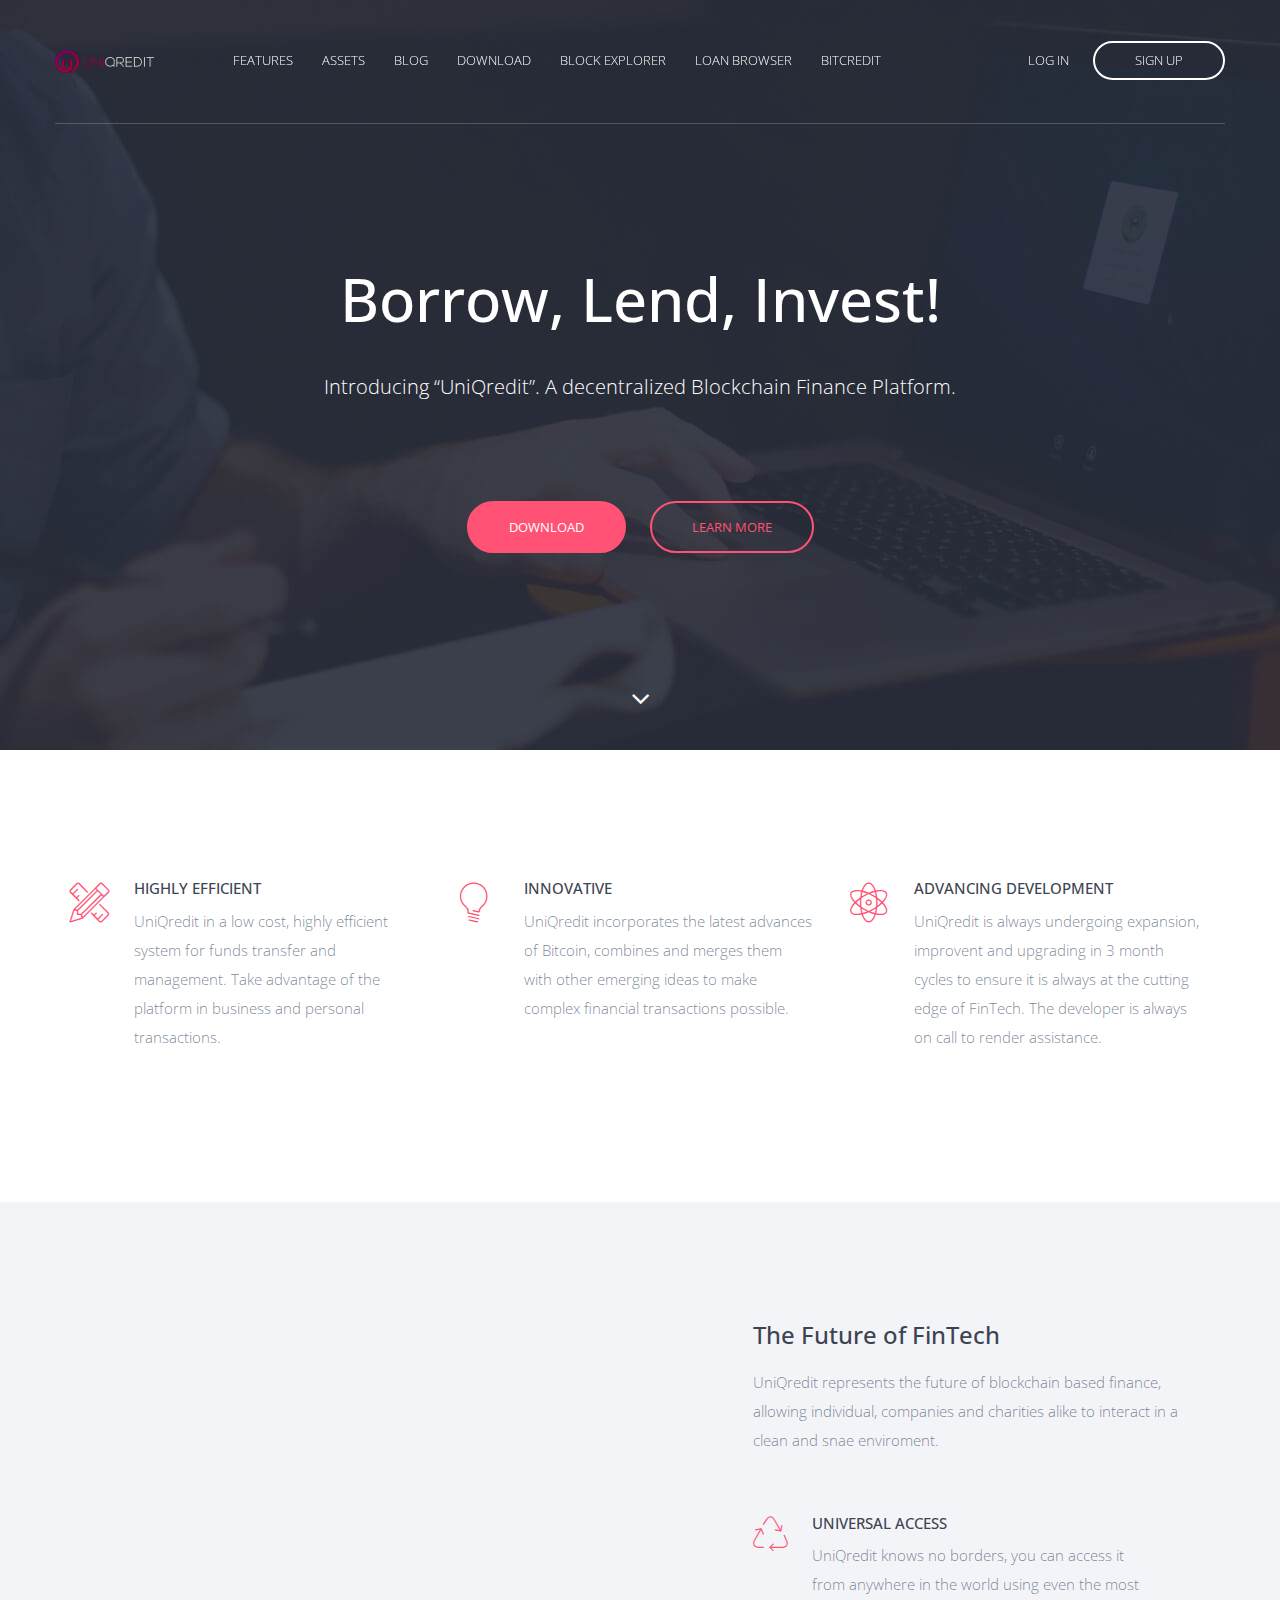
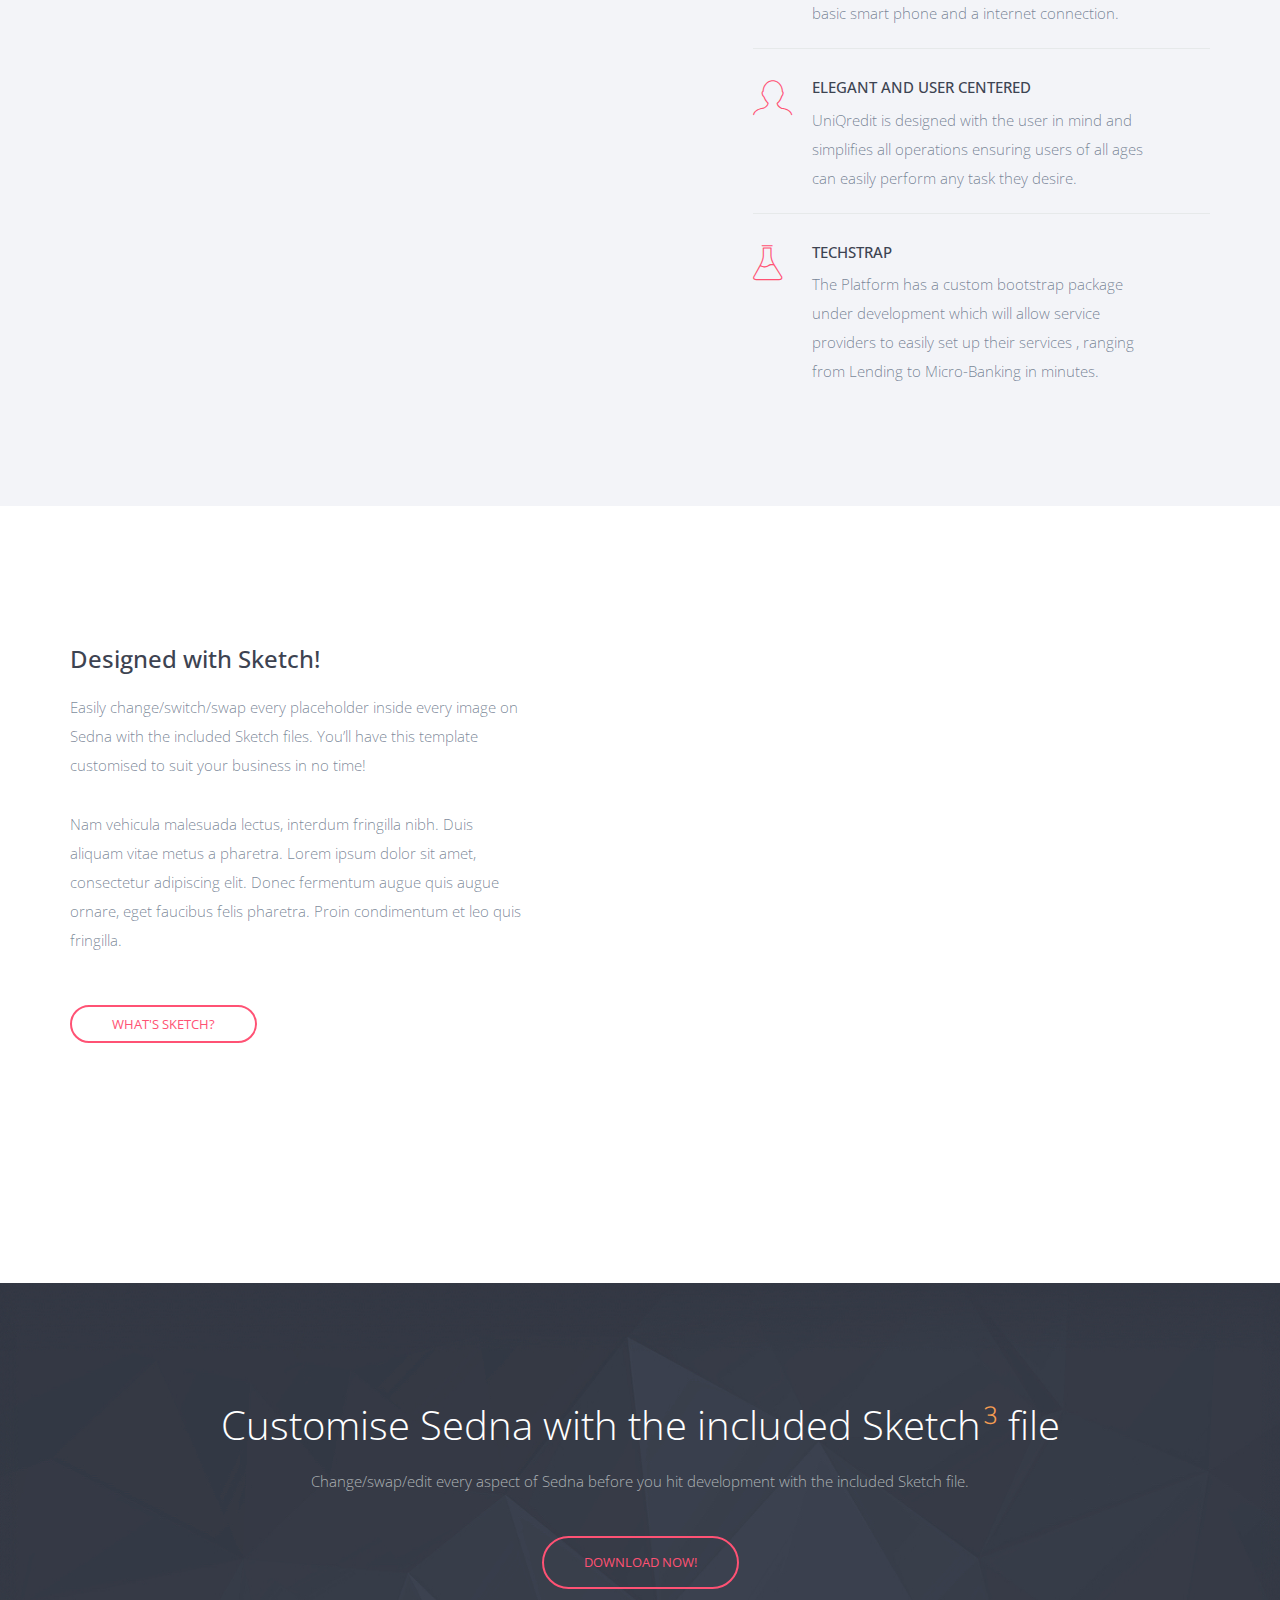
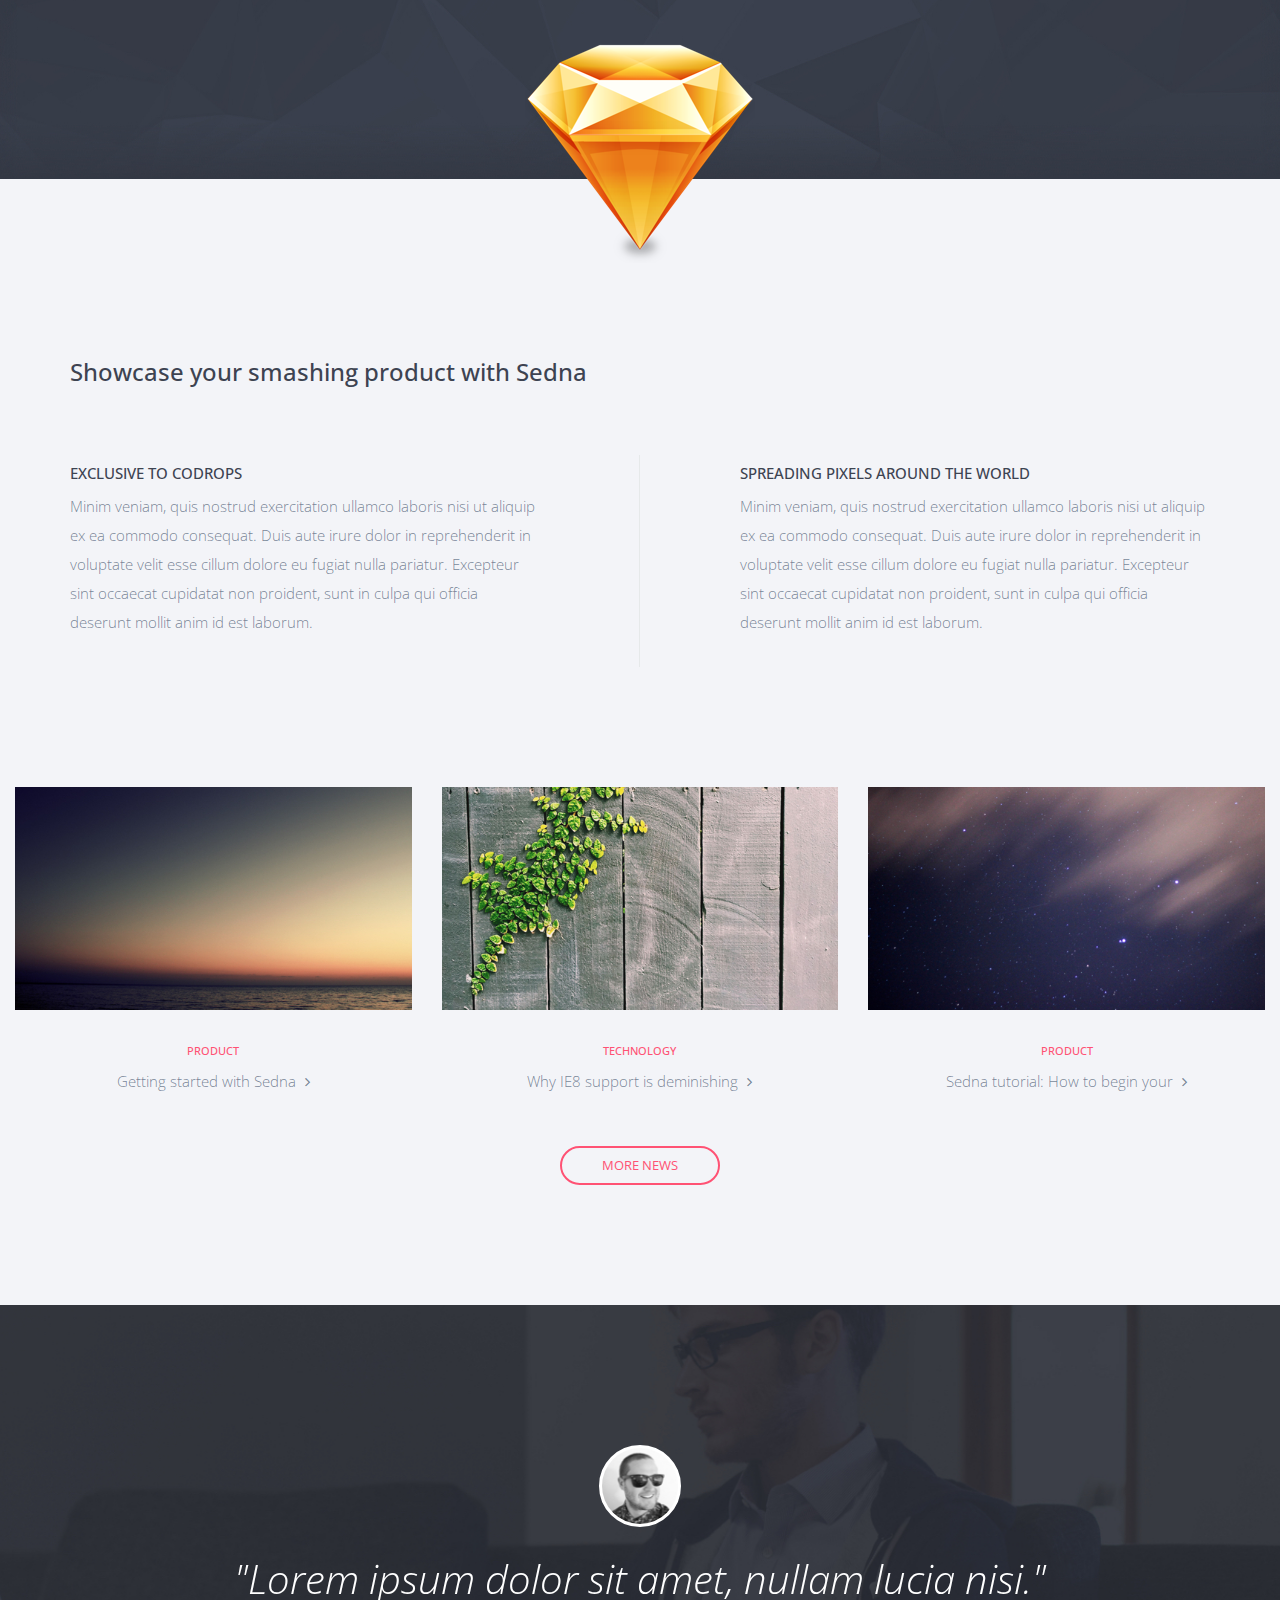
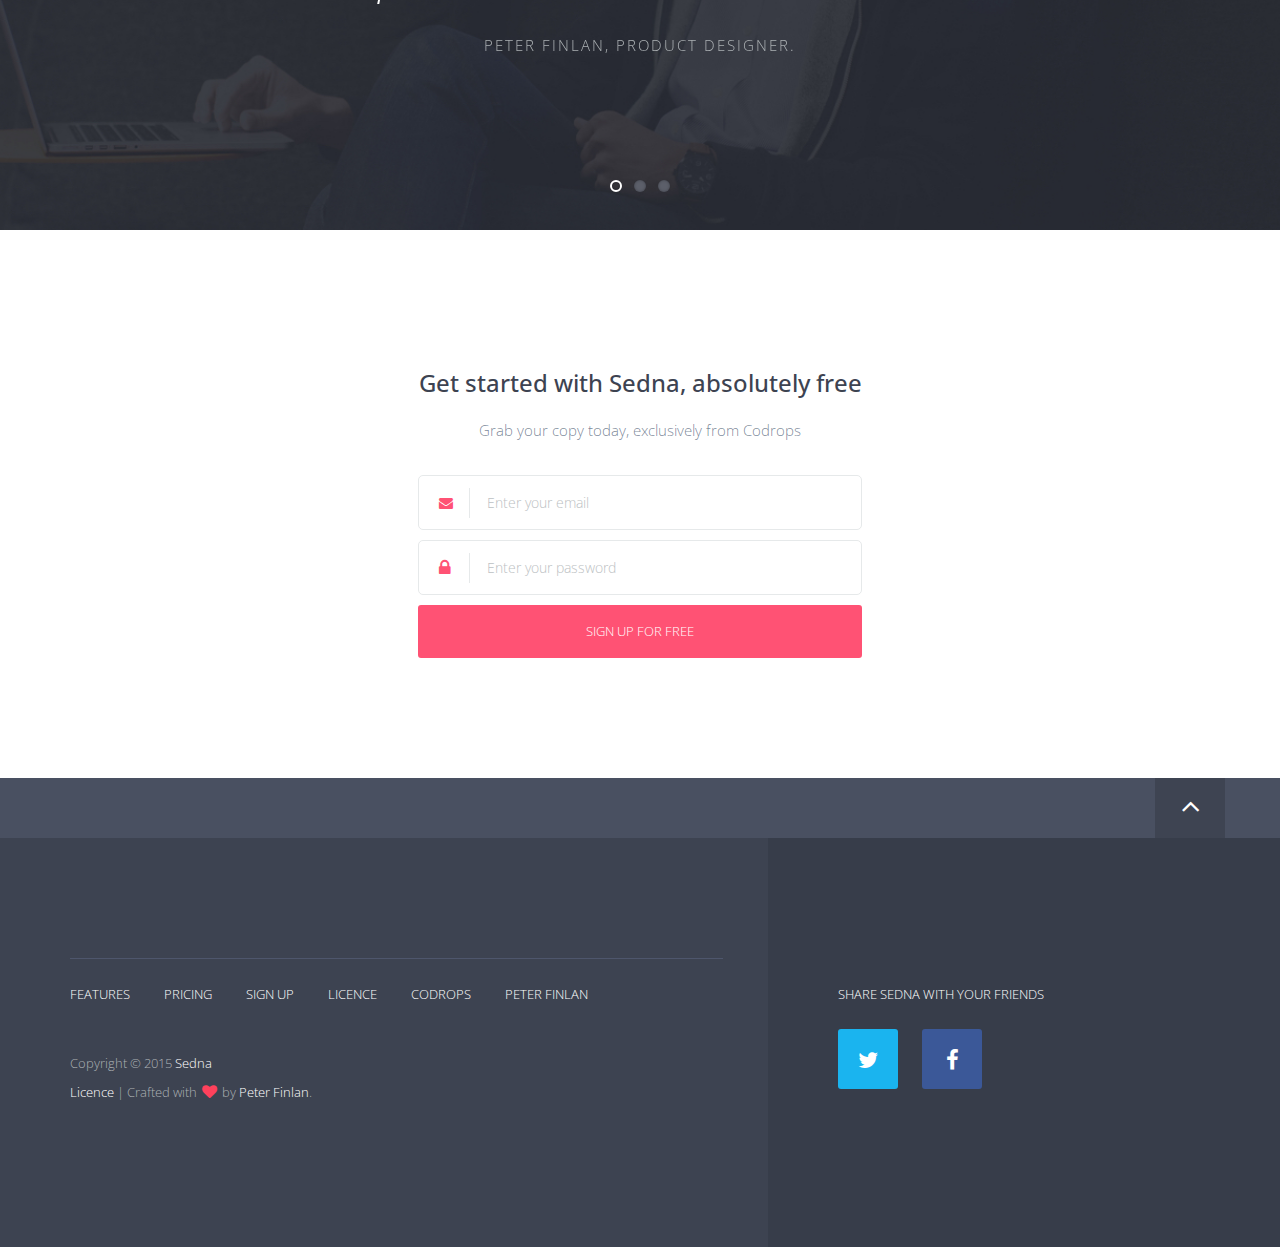
==== commit afb5a7a6: "text and images" ====
--- a/index.html
+++ b/index.html
@@ -87,7 +87,7 @@
                     </div>
                     <div class="intro-content">
                         <h5>Innovative </h5>
-                        <p>Designed with modern trends and techniques in mind, UniQredit incorporates the latest advances of Bitcoin, combines and merges them with other emerging ideas to make complex financial transactions possible.</p>
+                        <p>UniQredit incorporates the latest advances of Bitcoin, combines and merges them with other emerging ideas to make complex financial transactions possible.</p>
                     </div>
                 </div>
                 <div class="col-md-4 intro-feature">
@@ -107,16 +107,16 @@
             <div class="row">
                 <div class="col-md-5 col-md-offset-7">
                     <div class="feature-list">
-                        <h3>Sedna will drive your product forward</h3>
-                        <p>Present your product, start up, or portfolio in a beautifully modern way. Turn your visitors in to clients.</p>
+                        <h3>The Future of FinTech</h3>
+                        <p>UniQredit represents the future of blockchain based finance, allowing individual, companies and charities alike to interact in a clean and snae enviroment.</p>
                         <ul class="features-stack">
                             <li class="feature-item">
                                 <div class="feature-icon">
                                     <span data-icon="&#xe03e;" class="icon"></span>
                                 </div>
                                 <div class="feature-content">
-                                    <h5>Universal & Responsive</h5>
-                                    <p>Sedna is universal and will look smashing on any device.</p>
+                                    <h5>Universal Access</h5>
+                                    <p>UniQredit knows no borders, you can access it from anywhere in the world using even the most basic smart phone and a internet connection.</p>
                                 </div>
                             </li>
                             <li class="feature-item">
@@ -124,8 +124,8 @@
                                     <span data-icon="&#xe040;" class="icon"></span>
                                 </div>
                                 <div class="feature-content">
-                                    <h5>User Centric Design</h5>
-                                    <p>Sedna takes advantage of common design patterns, allowing for a seamless experience for users of all levels.</p>
+                                    <h5>Elegant and User Centered</h5>
+                                    <p>UniQredit is designed with the user in mind and simplifies all operations ensuring users of all ages can easily perform any task they desire.</p>
                                 </div>
                             </li>
                             <li class="feature-item">
@@ -133,8 +133,8 @@
                                     <span data-icon="&#xe03c;" class="icon"></span>
                                 </div>
                                 <div class="feature-content">
-                                    <h5>Clean reusable code</h5>
-                                    <p>Download and re-use the Sedna open source code for any other project you like.</p>
+                                    <h5>TechStrap</h5>
+                                    <p>The Platform has a custom bootstrap package under development which will allow service providers to easily set up their services , ranging from Lending to Micro-Banking in minutes.</p>
                                 </div>
                             </li>
                         </ul>
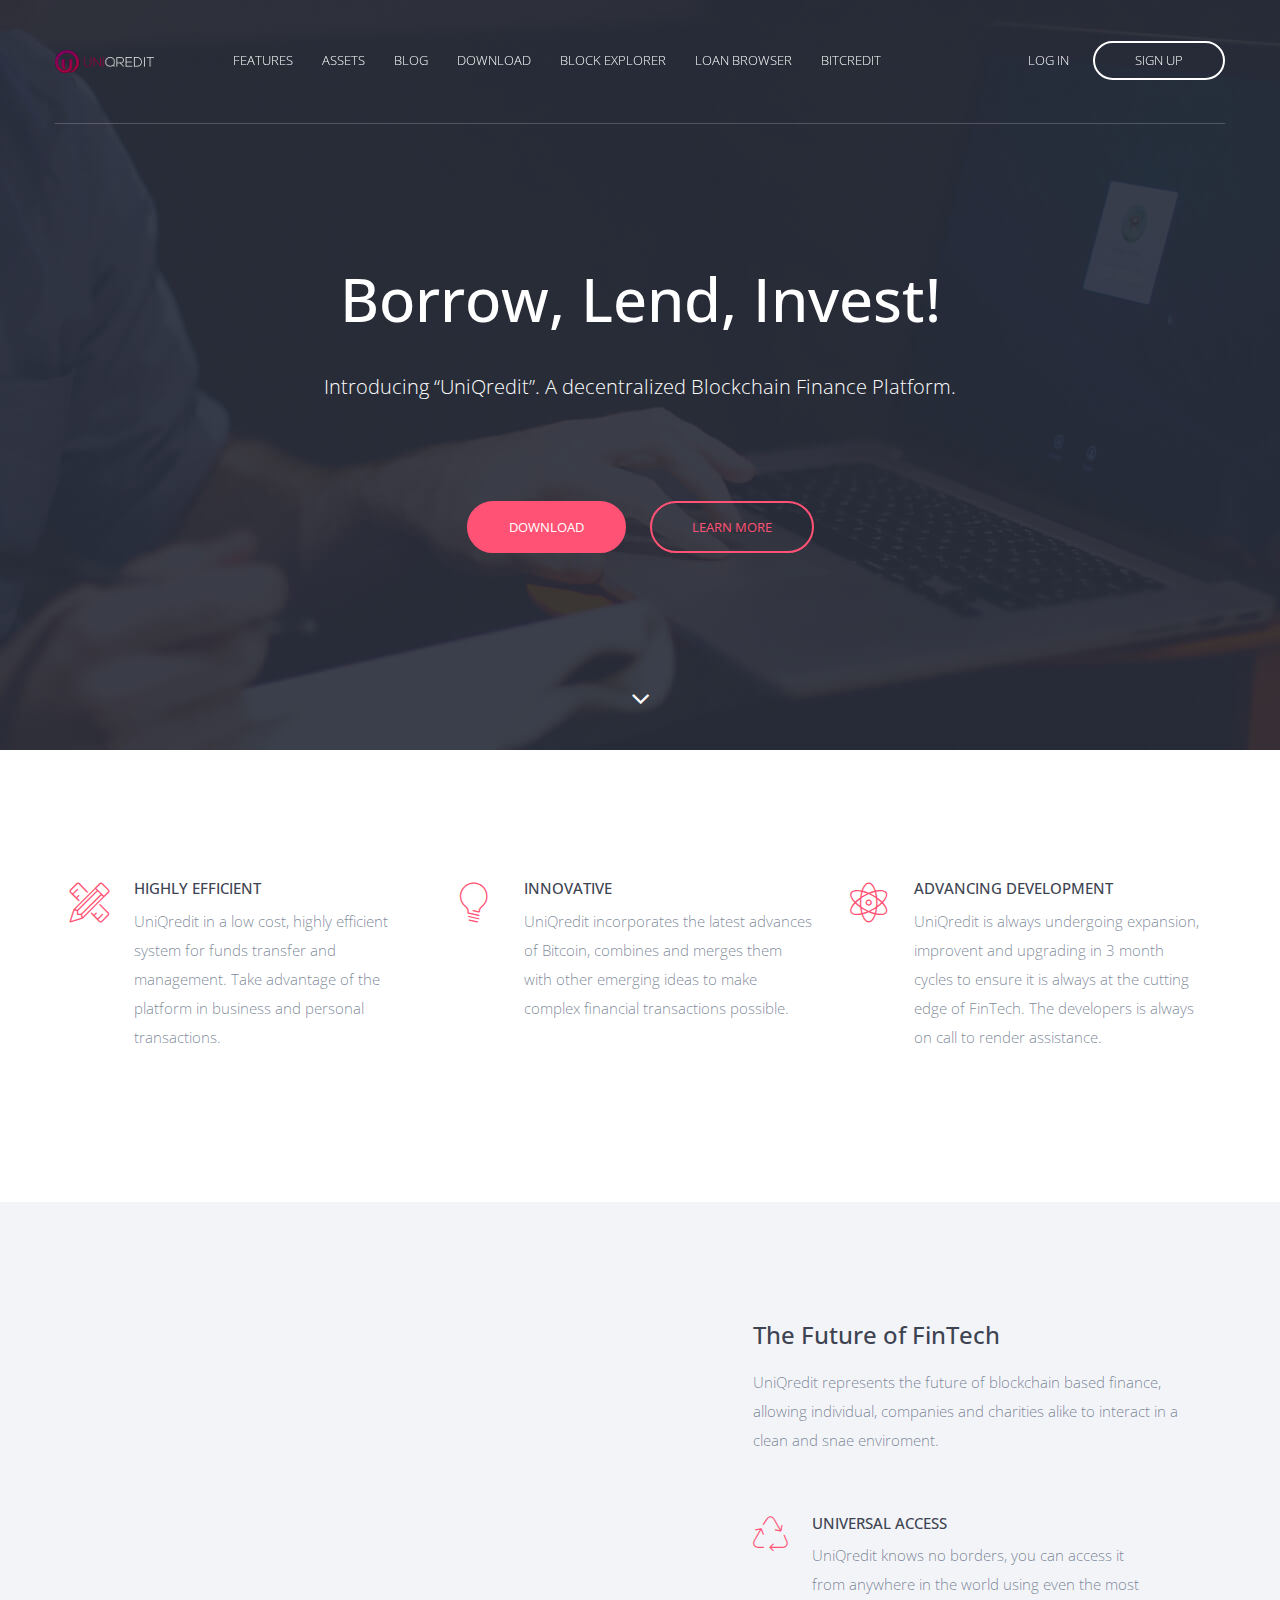
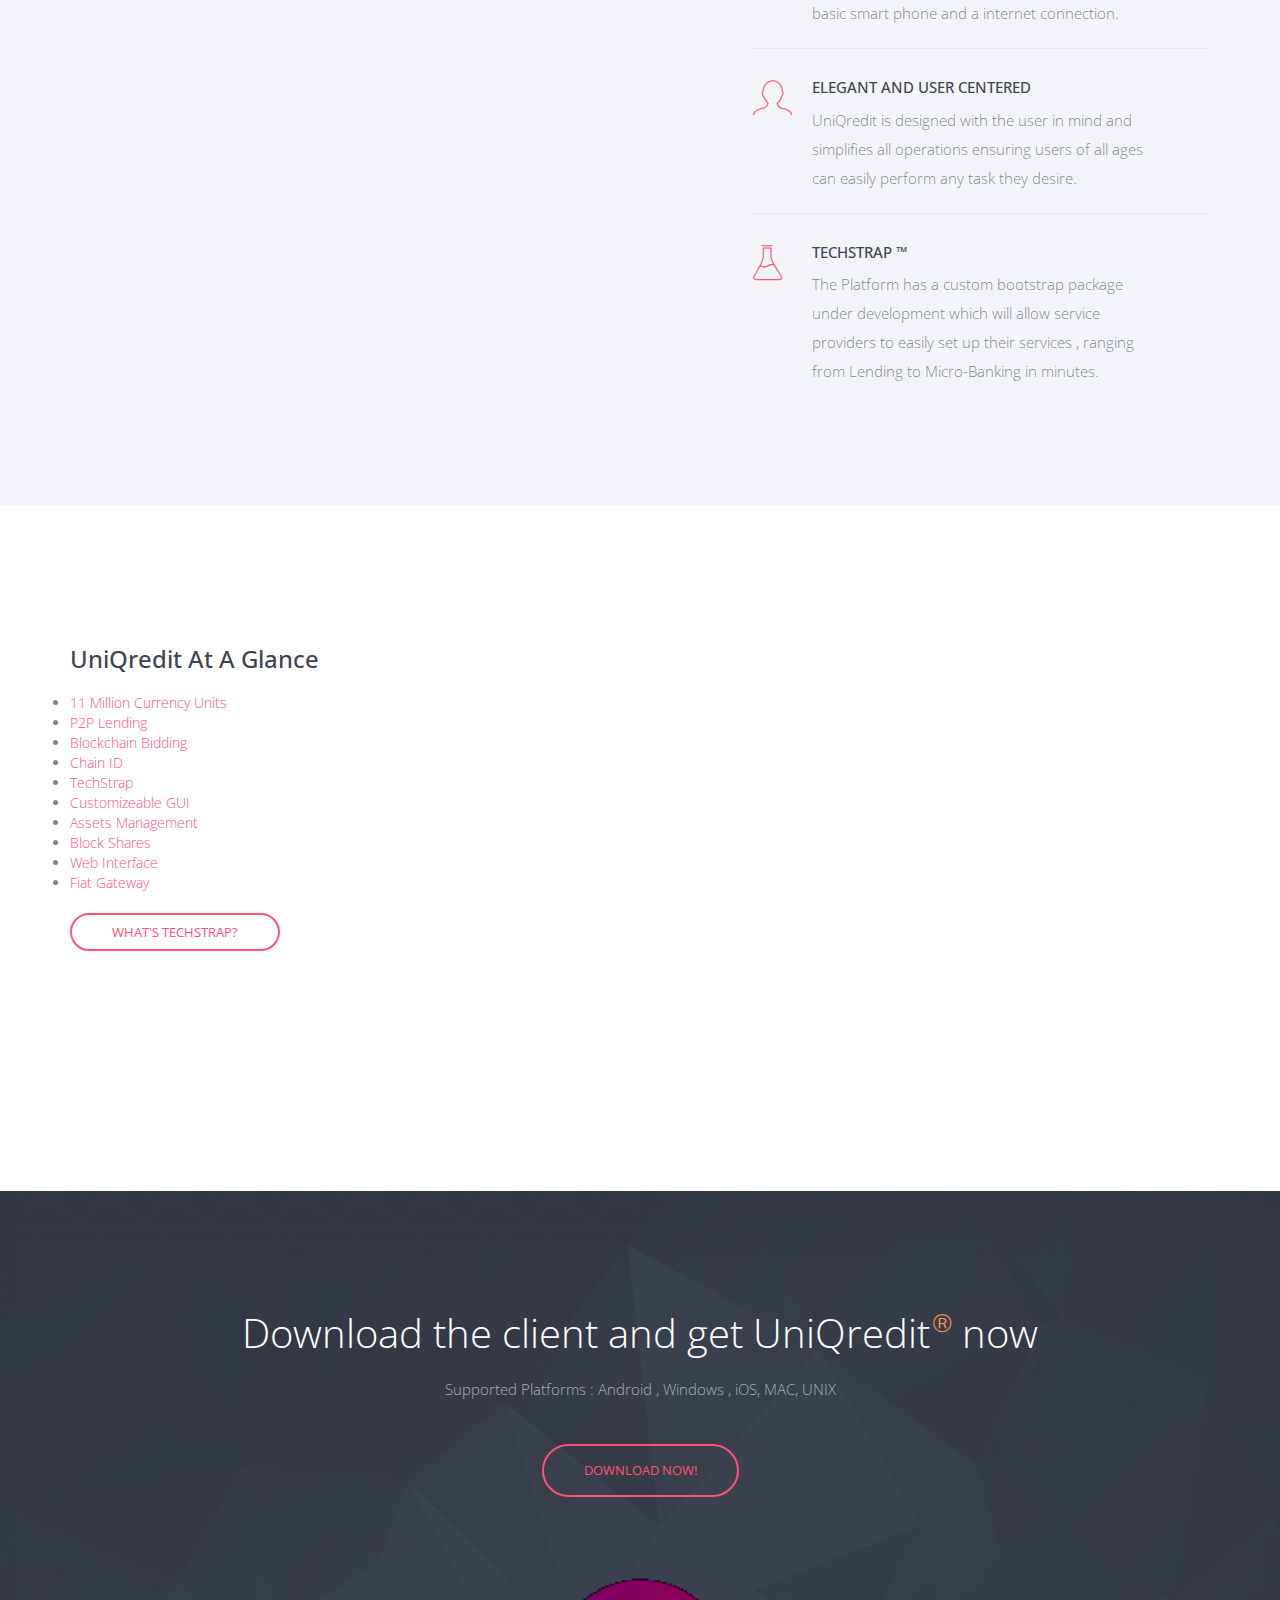
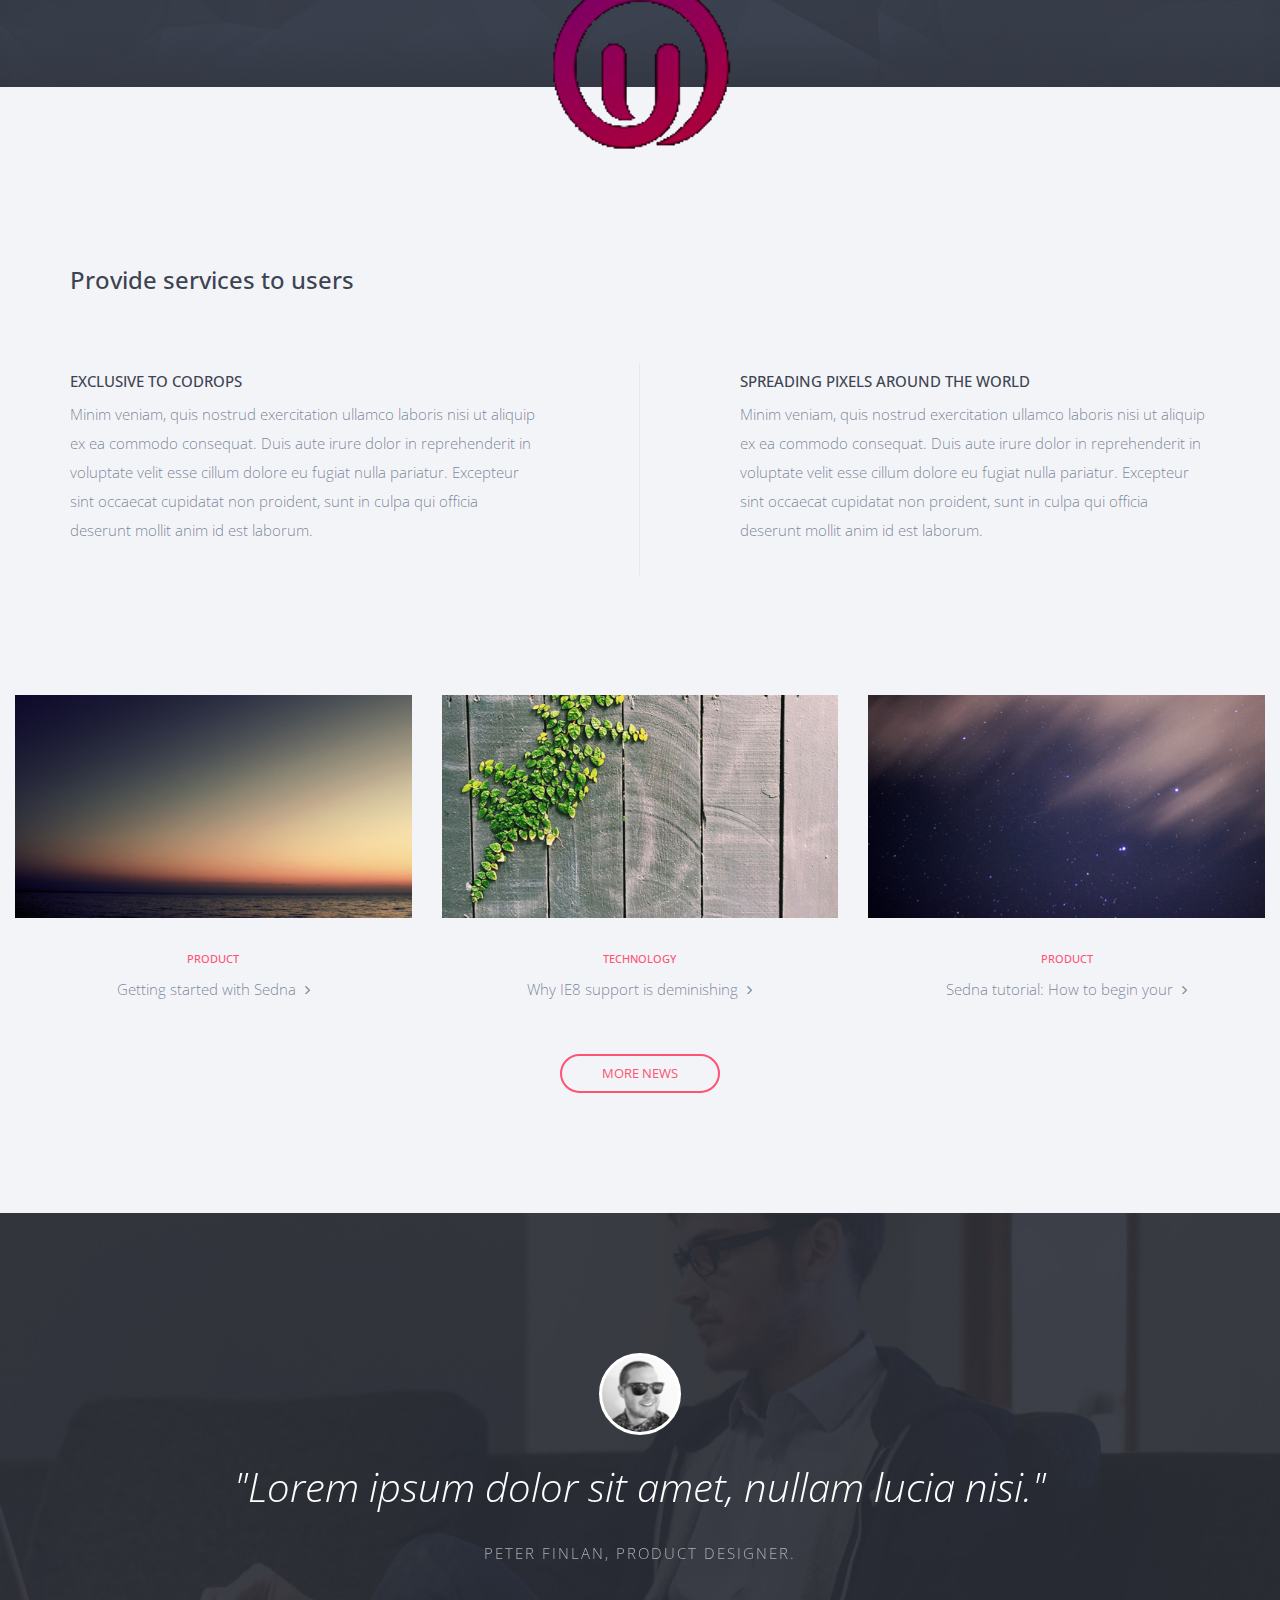
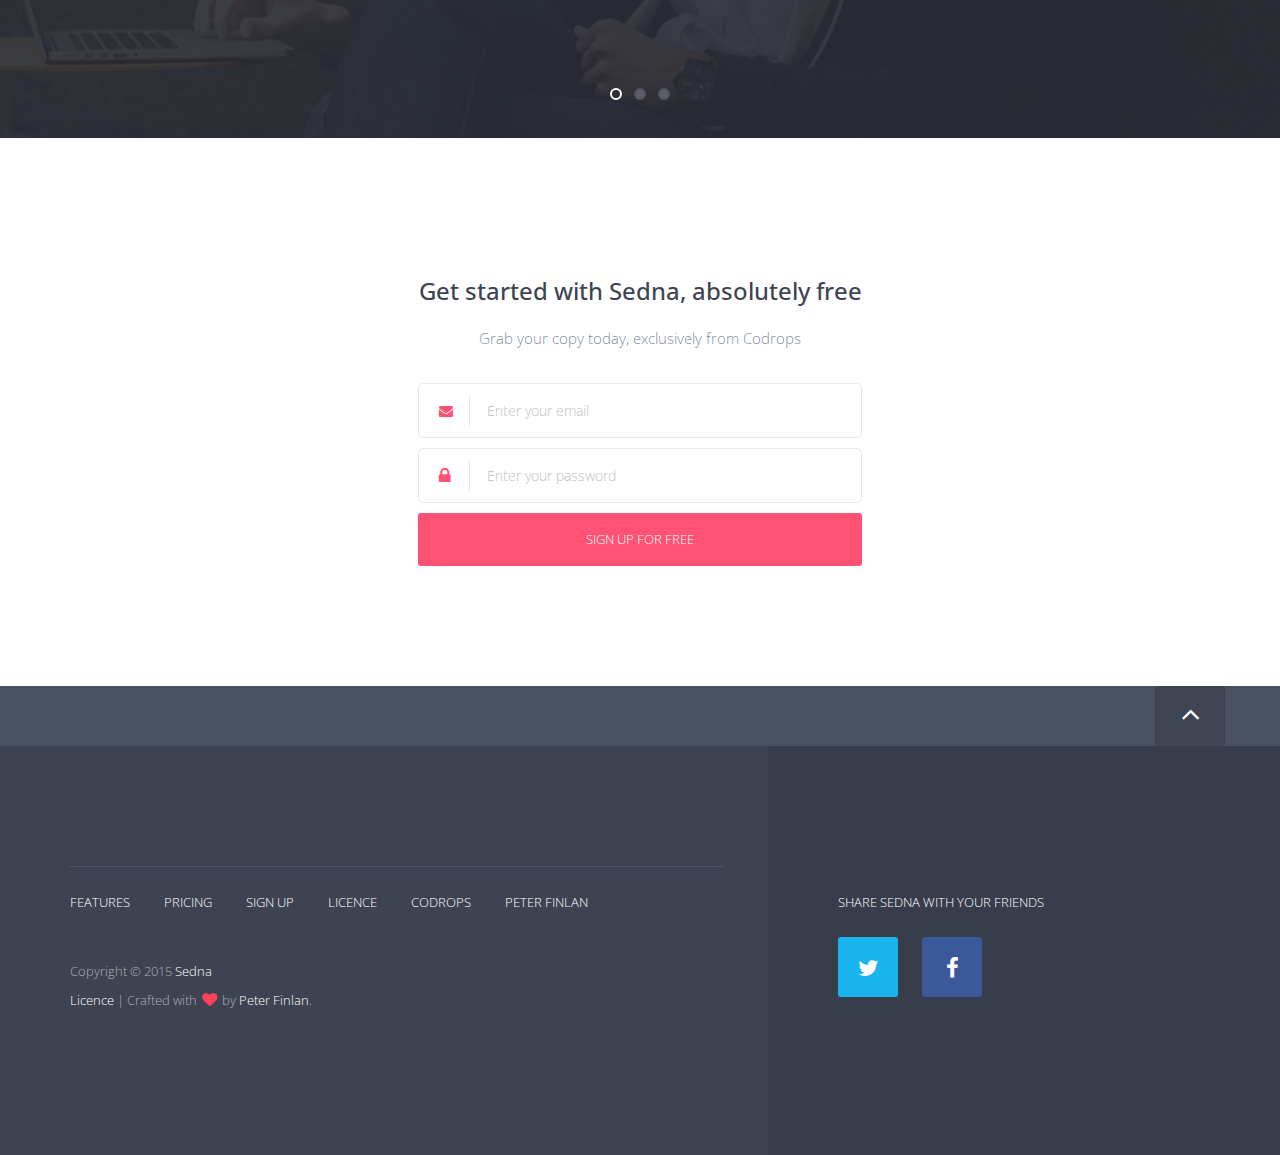
==== commit af2056cd: "mods" ====
--- a/index.html
+++ b/index.html
@@ -96,7 +96,7 @@
                     </div>
                     <div class="intro-content last">
                         <h5>Advancing Development</h5>
-                        <p>UniQredit is always undergoing expansion, improvent and upgrading in 3 month cycles to ensure it is always at the cutting edge of FinTech. The developer is always on call to render assistance.</p>
+                        <p>UniQredit is always undergoing expansion, improvent and upgrading in 3 month cycles to ensure it is always at the cutting edge of FinTech. The developers is always on call to render assistance.</p>
                     </div>
                 </div>
             </div>
@@ -133,7 +133,7 @@
                                     <span data-icon="&#xe03c;" class="icon"></span>
                                 </div>
                                 <div class="feature-content">
-                                    <h5>TechStrap</h5>
+                                    <h5>TechStrap <i class="version">&#8482</i></h5>
                                     <p>The Platform has a custom bootstrap package under development which will allow service providers to easily set up their services , ranging from Lending to Micro-Banking in minutes.</p>
                                 </div>
                             </li>
@@ -155,11 +155,18 @@
             <div class="row">
                 <div class="col-md-5">
                     <div class="feature-list">
-                        <h3>Designed with Sketch!</h3>
-                        <p>Easily change/switch/swap every placeholder inside every image on Sedna with the included Sketch files. You’ll have this template customised to suit your business in no time! </p>
-                        <p>Nam vehicula malesuada lectus, interdum fringilla nibh. Duis aliquam vitae metus a pharetra. Lorem ipsum dolor sit amet, consectetur adipiscing elit. Donec fermentum augue quis augue ornare, eget faucibus felis pharetra. Proin condimentum et leo quis fringilla.
-                        </p>
-                        <a href="#" class="btn btn-ghost btn-accent btn-small">What's Sketch?</a>
+                        <h3>UniQredit At A Glance</h3>
+                            <li><a href="#features">11 Million Currency Units</a></li>
+                            <li><a href="#assets">P2P Lending</a></li>
+                            <li><a href="#blog">Blockchain Bidding</a></li>
+                            <li><a href="#download">Chain ID</a></li>
+                            <li><a href="#explorer">TechStrap</a></li>
+                            <li><a href="#loanbook">Customizeable GUI</a></li>
+                            <li><a href="#bitcredit">Assets Management</a></li>
+                            <li><a href="#explorer">Block Shares</a></li>
+                            <li><a href="#loanbook">Web Interface</a></li>
+                            <li><a href="#bitcredit">Fiat Gateway</a></li>                            
+                        <a href="#" class="btn btn-ghost btn-accent btn-small">What's TechStrap?</a>
                     </div>
                 </div>
             </div>
@@ -171,9 +178,9 @@
         <div class="container">
             <div class="col-md-12 text-center">
                 <h2>
-                Customise Sedna with the included <span class="sketch">Sketch <i class="version">3</i></span> file
+                Download the client and get  <span class="sketch">UniQredit  <i class="version">&#174</i></span> now
                 </h2>
-                <p>Change/swap/edit every aspect of Sedna before you hit development with the included Sketch file.</p>
+                <p>Supported Platforms : Android , Windows , iOS, MAC, UNIX</p>
                 <a href="#" class="btn btn-ghost btn-accent btn-large">Download now!</a>
                 <div class="logo-placeholder floating-logo"><img src="img/sketch-logo.png" alt="Sketch Logo"></div>
             </div>
@@ -183,7 +190,7 @@
         <div class="container">
             <div class="row">
                 <div class="col-md-12">
-                    <h3>Showcase your smashing product with Sedna</h3>
+                    <h3>Provide services to users </h3>
                 </div>
             </div>
             <div class="row">
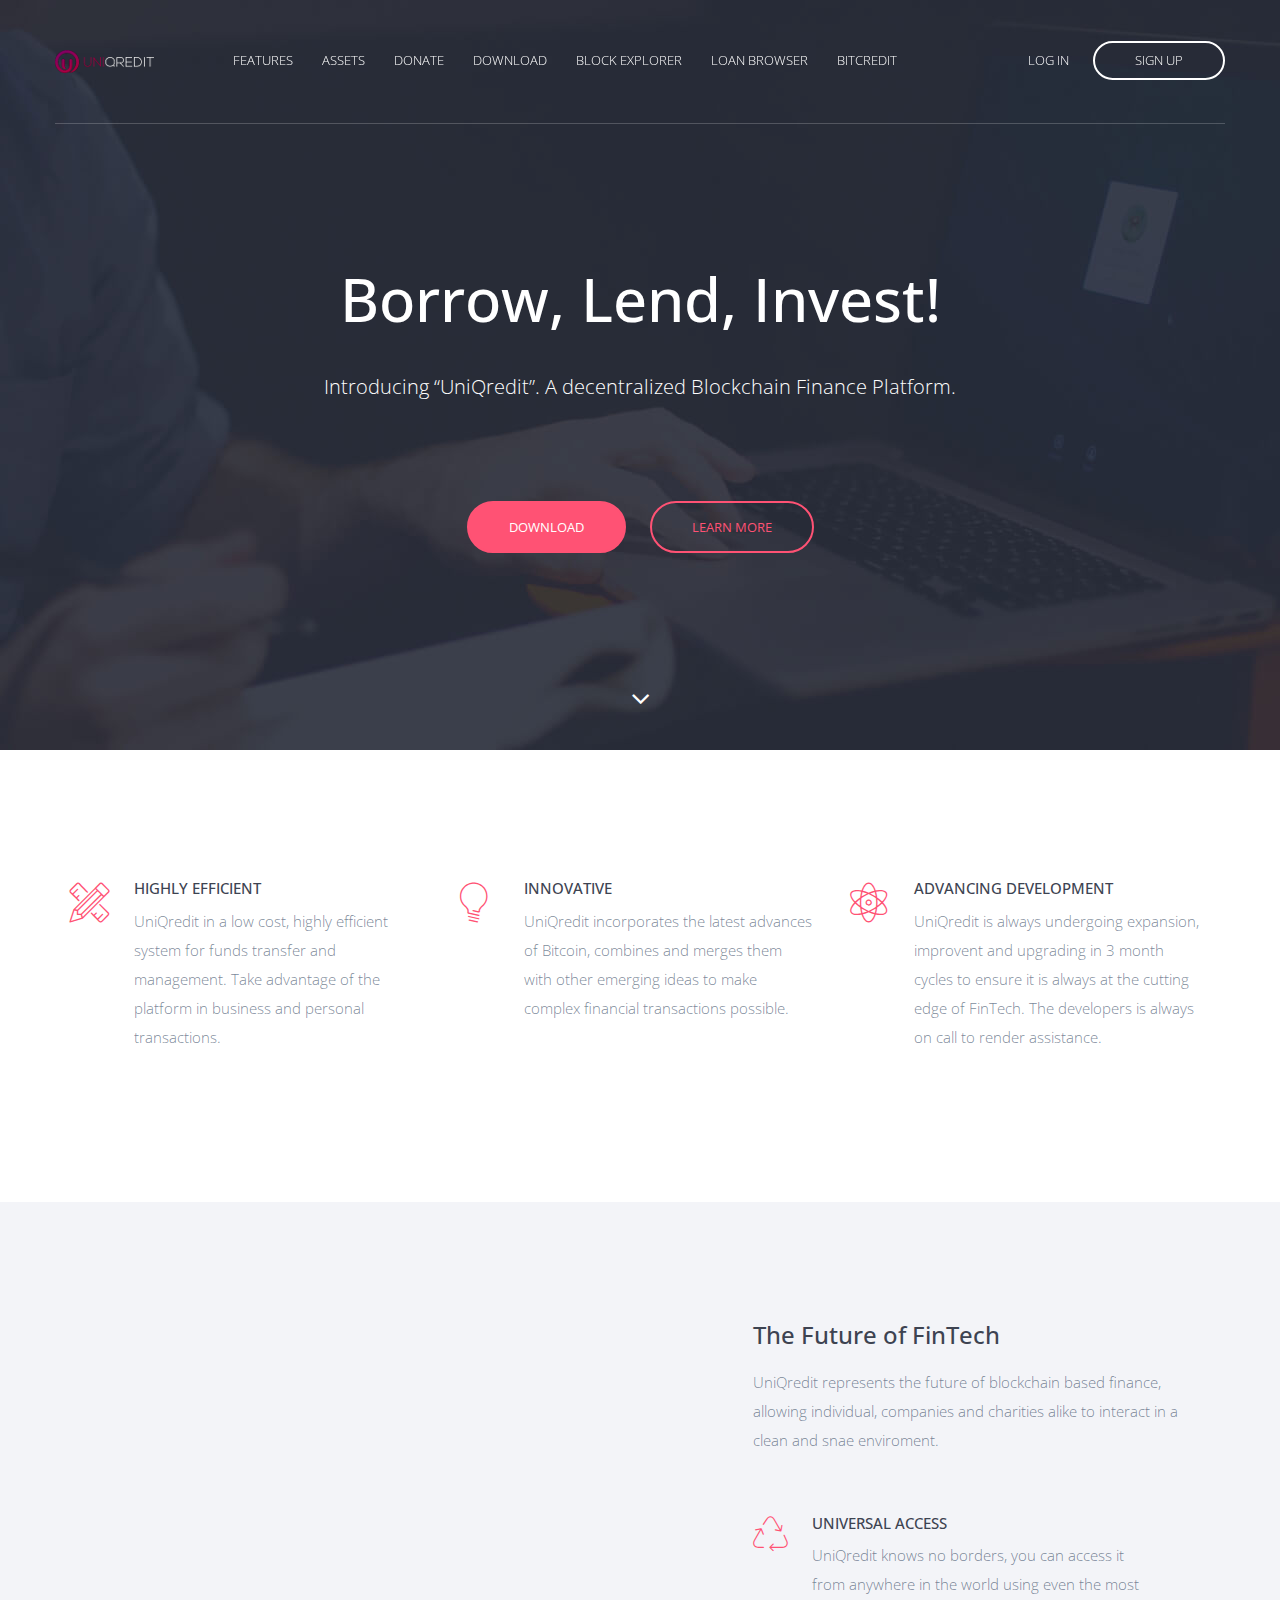
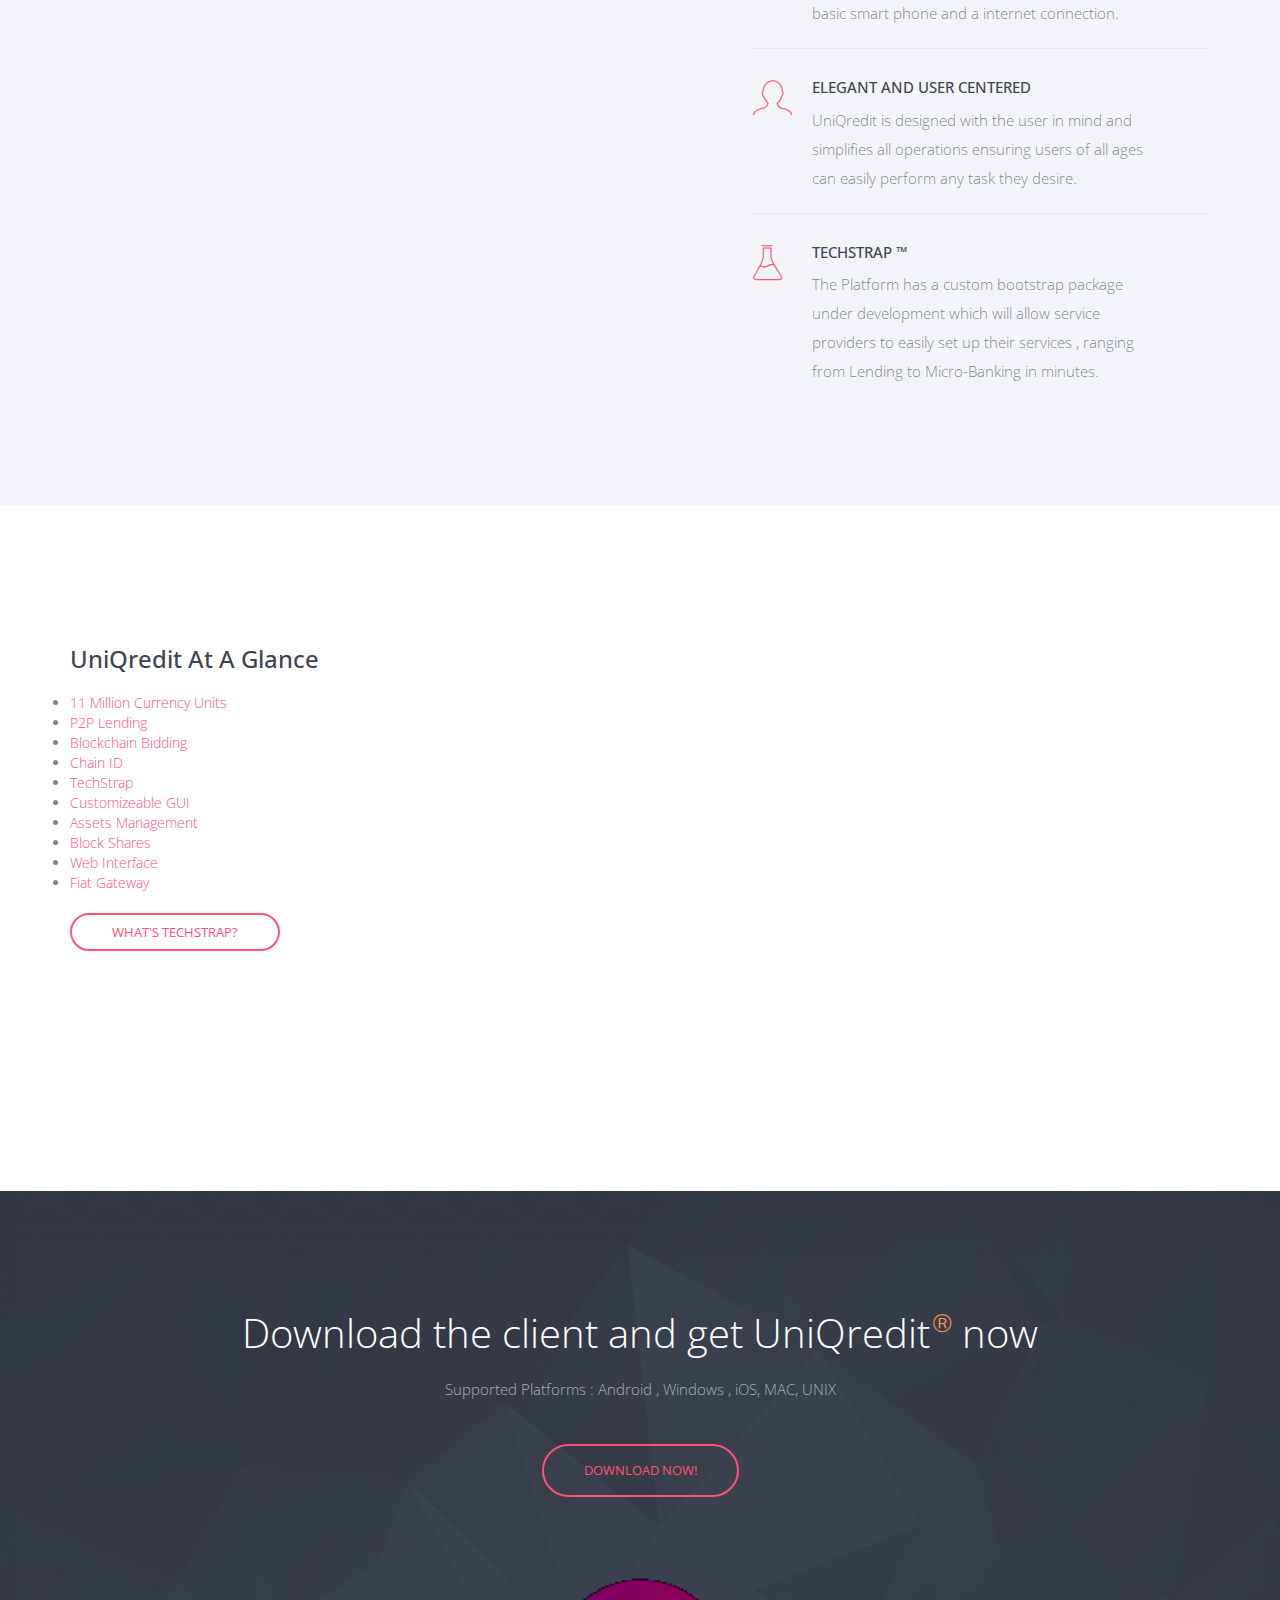
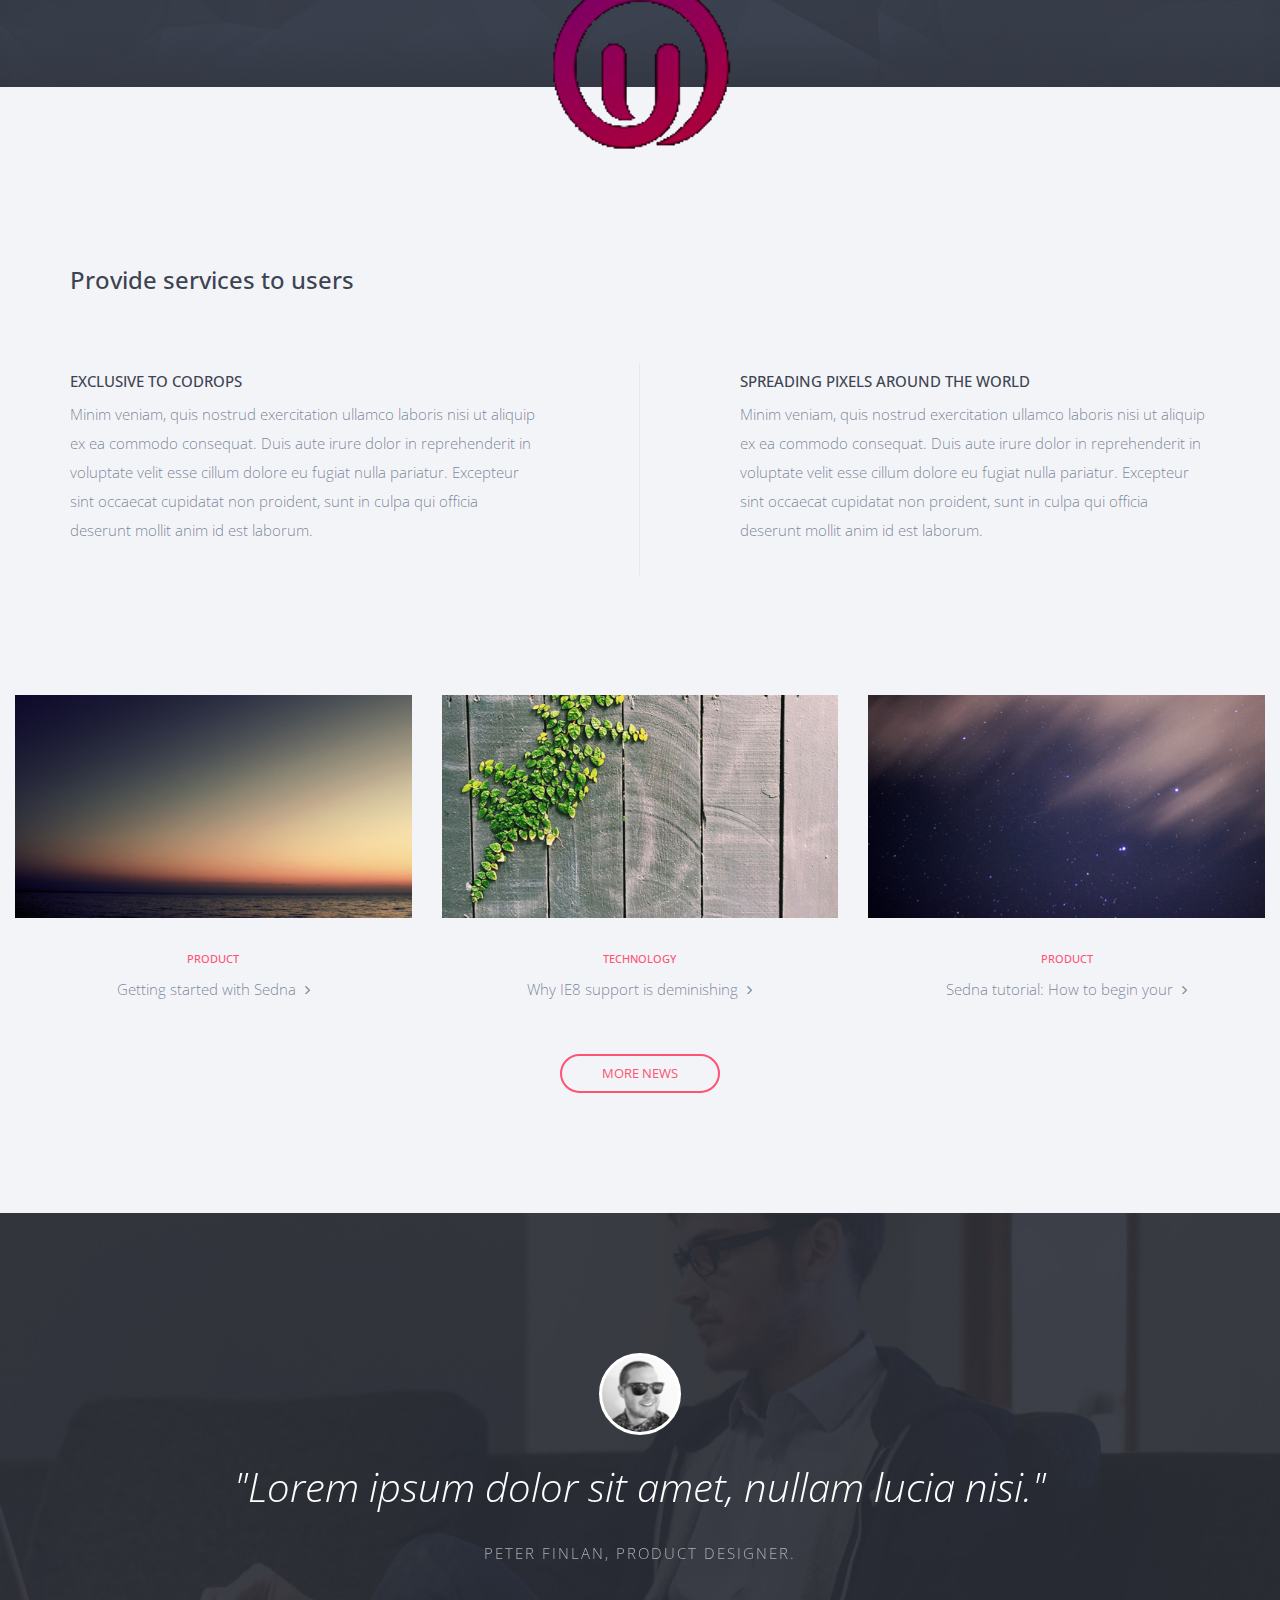
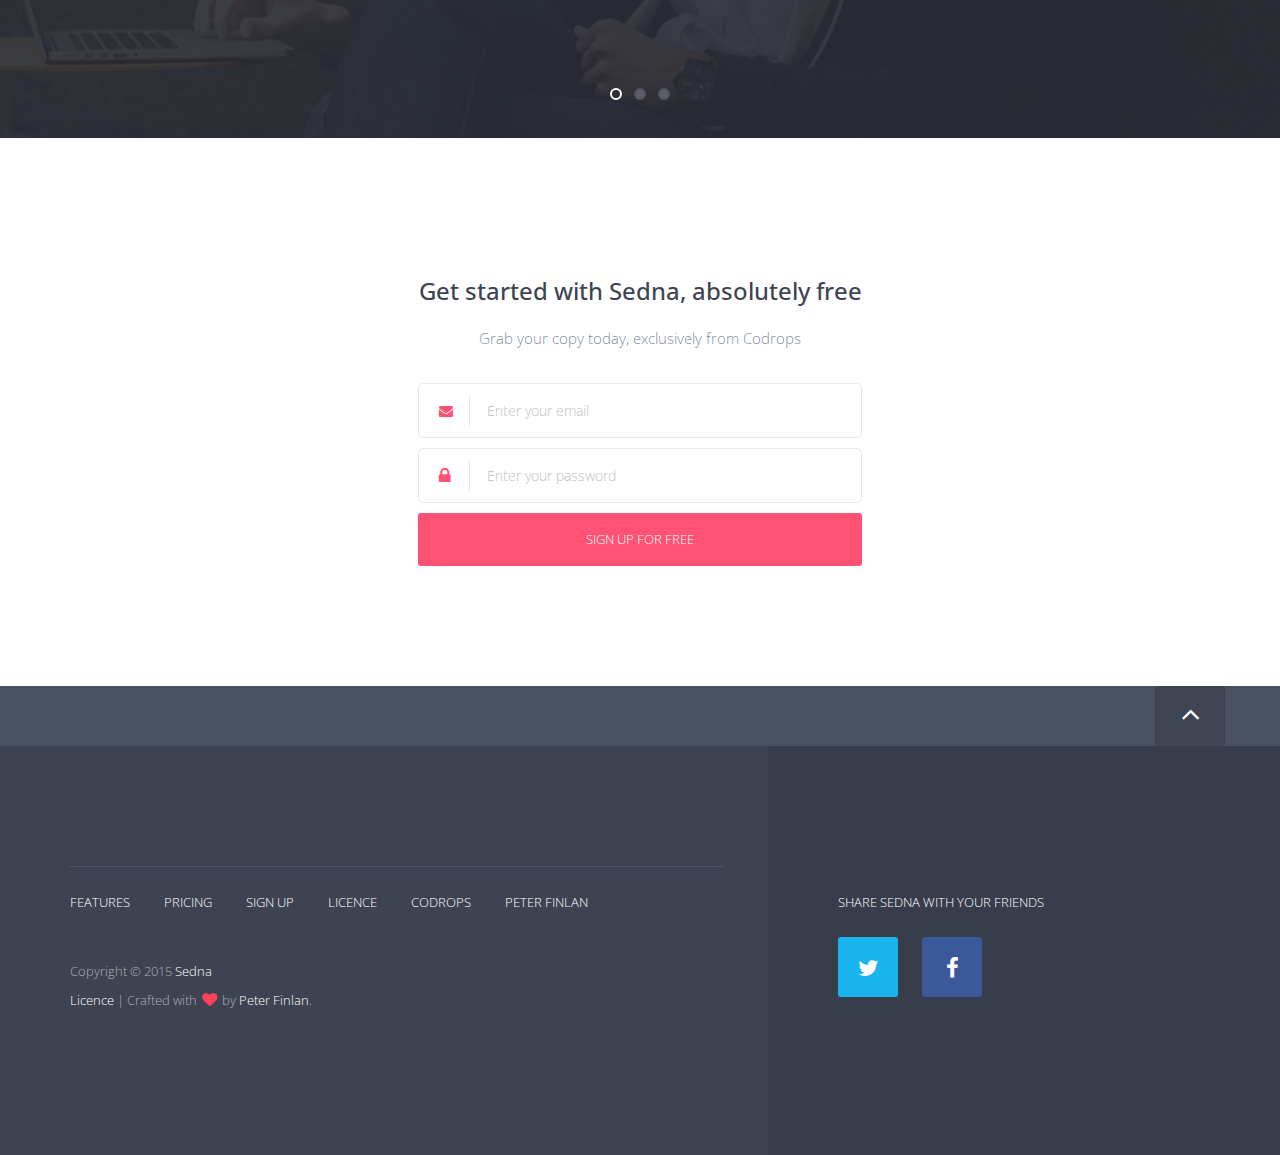
==== commit 6024ff79: "donation page" ====
--- a/index.html
+++ b/index.html
@@ -38,7 +38,7 @@
                             <ul class="primary-nav">
                                 <li><a href="#features">Features</a></li>
                                 <li><a href="#assets">Assets</a></li>
-                                <li><a href="#blog">Blog</a></li>
+                                <li><a href="registration.html">Donate</a></li>
                                 <li><a href="#download">Download</a></li>
                                 <li><a href="#explorer">Block Explorer</a></li>
                                 <li><a href="#loanbook">Loan Browser</a></li>
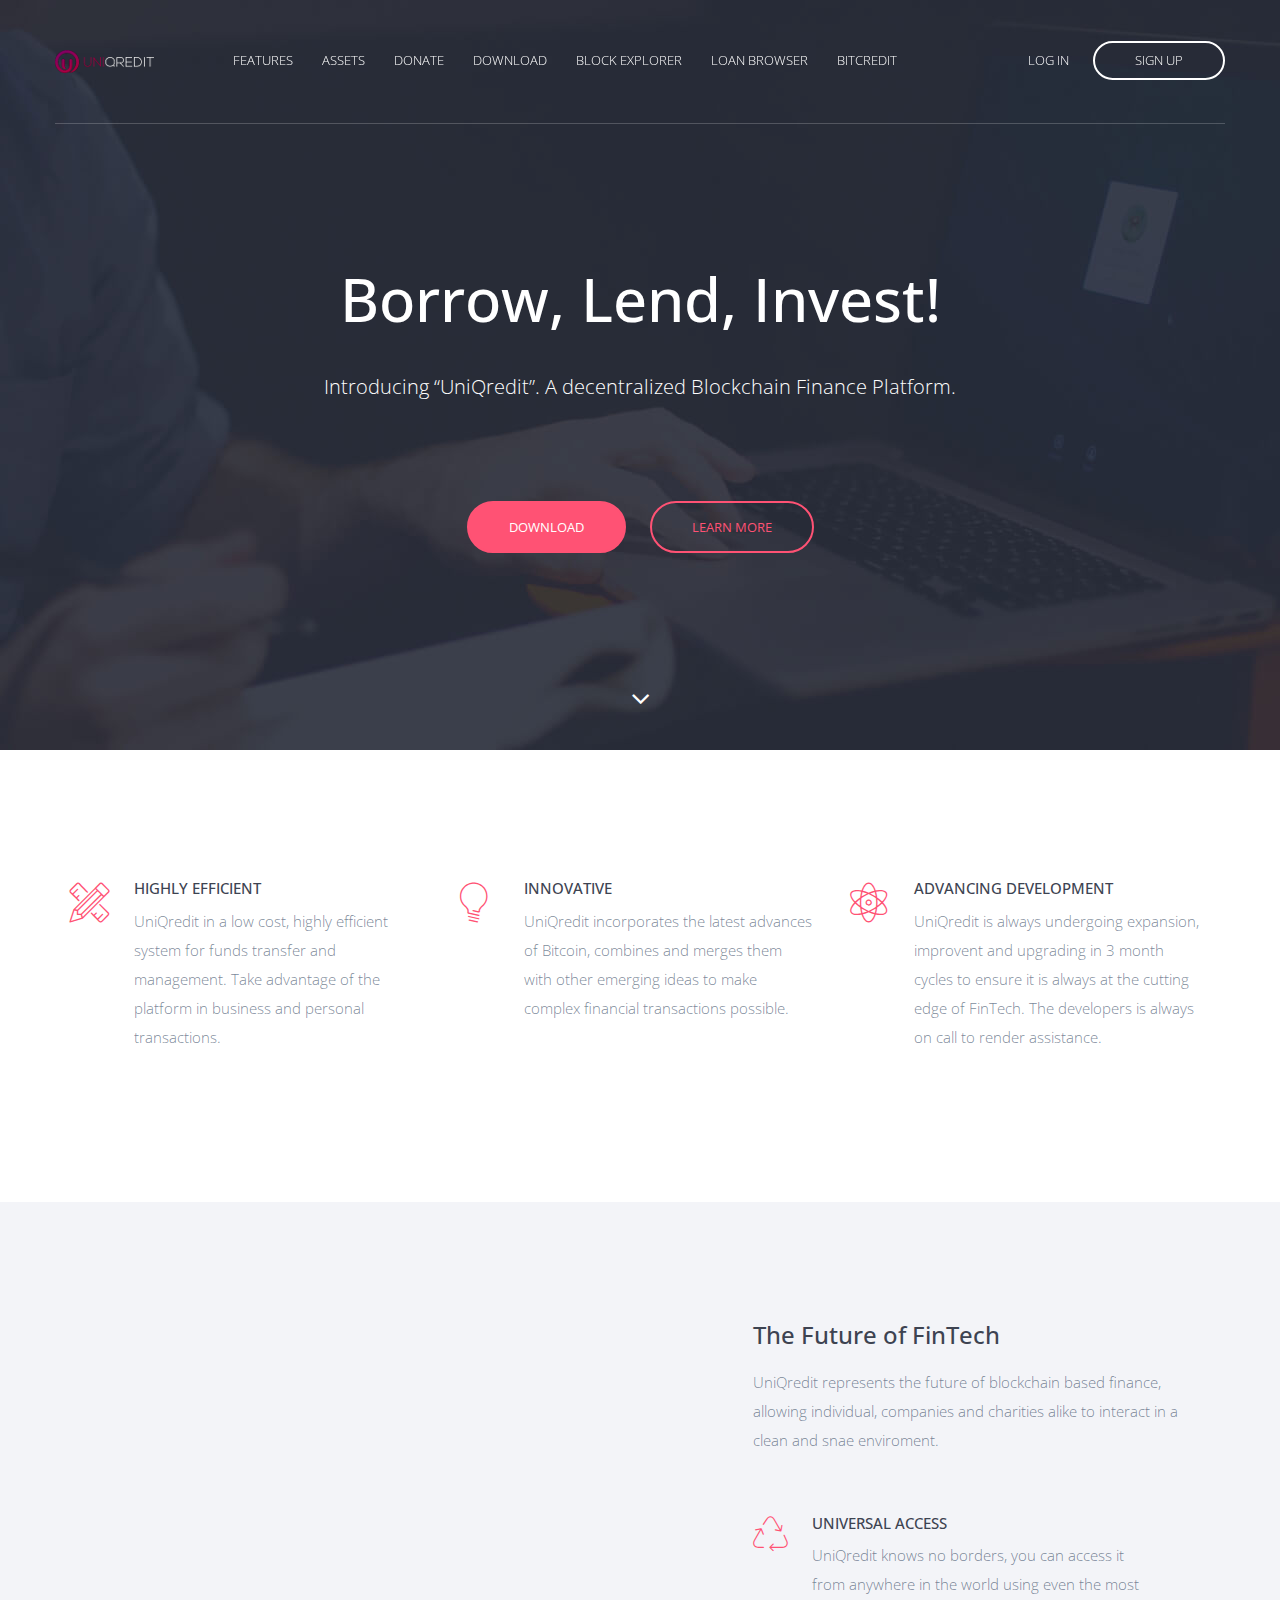
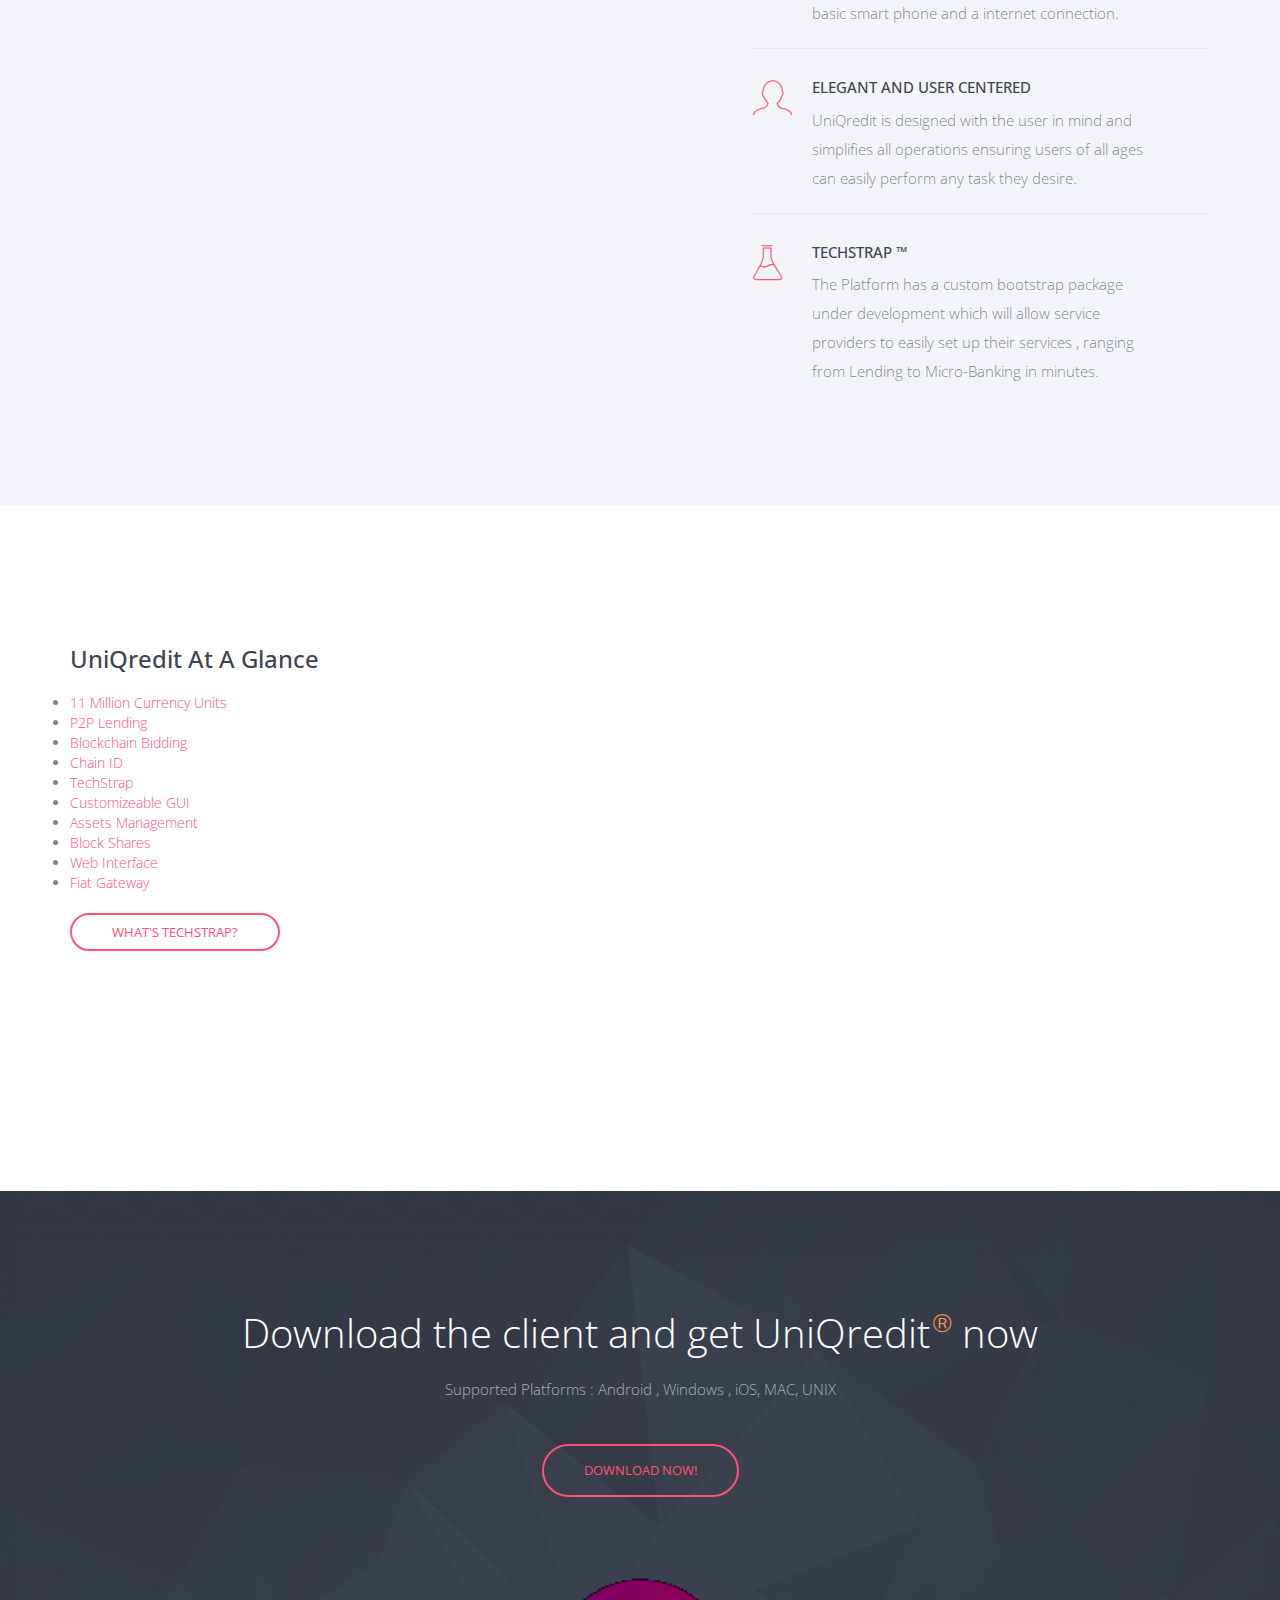
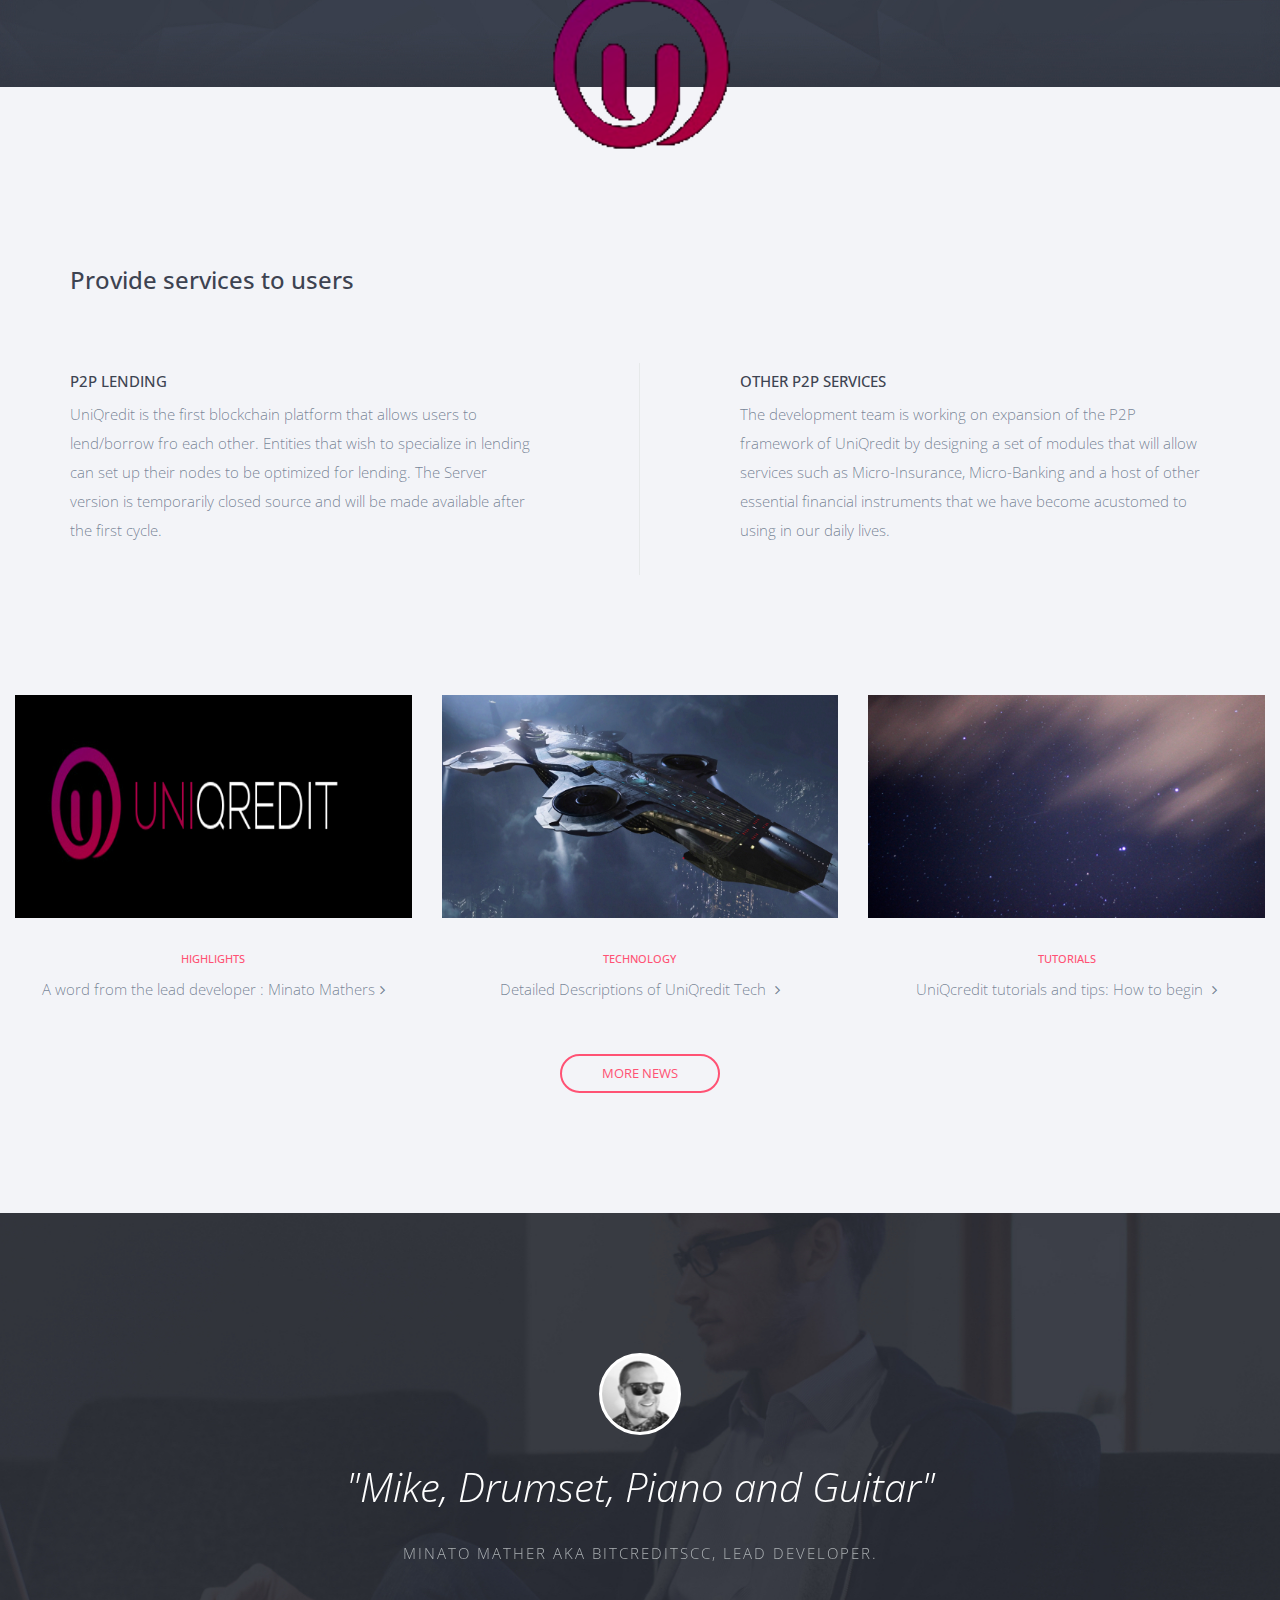
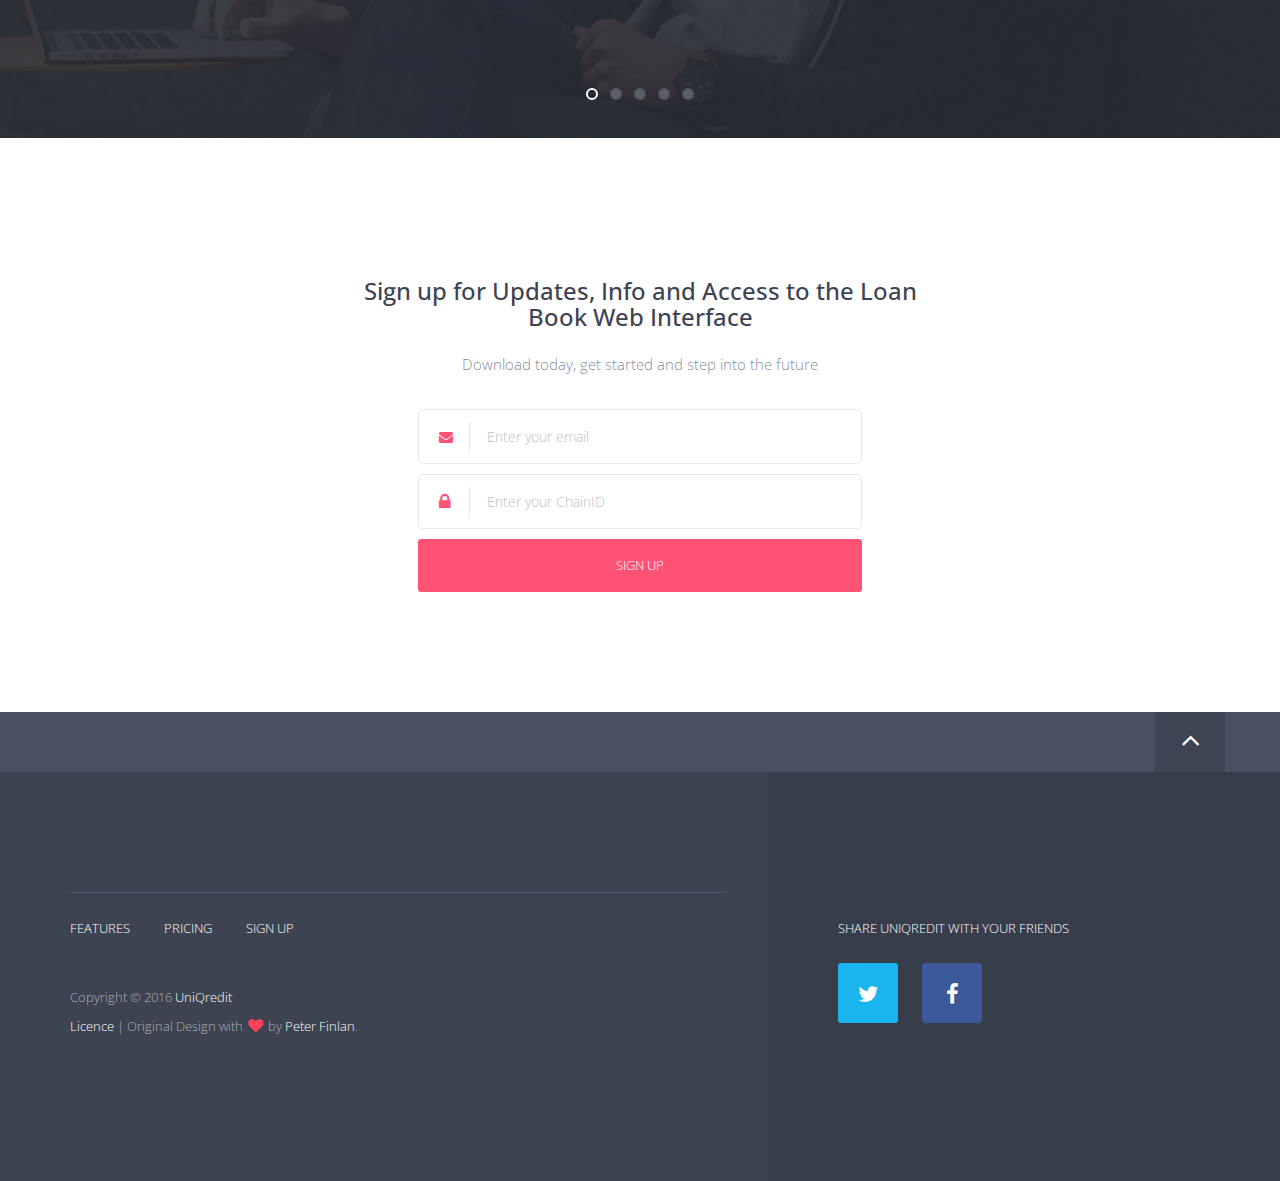
==== commit dc1775bf: "Now we need someone with design skils" ====
--- a/index.html
+++ b/index.html
@@ -195,12 +195,12 @@
             </div>
             <div class="row">
                 <div class="col-md-6 col-sm-12 col-xs-12 leftcol">
-                    <h5>EXCLUSIVE TO CODROPS</h5>
-                    <p>Minim veniam, quis nostrud exercitation ullamco laboris nisi ut aliquip ex ea commodo consequat. Duis aute irure dolor in reprehenderit in voluptate velit esse cillum dolore eu fugiat nulla pariatur. Excepteur sint occaecat cupidatat non proident, sunt in culpa qui officia deserunt mollit anim id est laborum.</p>
+                    <h5>P2P Lending</h5>
+                    <p>UniQredit is the first blockchain platform that allows users to lend/borrow fro each other. Entities that wish to specialize in lending can set up their nodes to be optimized for lending. The Server version is temporarily closed source and will be made available after the first cycle.</p>
                 </div>
                 <div class="col-md-6 col-sm-12 col-xs-12 rightcol">
-                    <h5>SPREADING PIXELS AROUND THE WORLD</h5>
-                    <p>Minim veniam, quis nostrud exercitation ullamco laboris nisi ut aliquip ex ea commodo consequat. Duis aute irure dolor in reprehenderit in voluptate velit esse cillum dolore eu fugiat nulla pariatur. Excepteur sint occaecat cupidatat non proident, sunt in culpa qui officia deserunt mollit anim id est laborum.</p>
+                    <h5>Other P2P Services</h5>
+                    <p>The development team is working on expansion of the P2P framework of UniQredit by designing a set of modules that will allow services such as Micro-Insurance, Micro-Banking and a host of other essential financial instruments that we have become acustomed to using in our daily lives.</p>
                 </div>
             </div>
         </div>
@@ -220,8 +220,8 @@
                                 </div>
                             </a>
                             <figcaption>
-                            <h2><a href="#" class="blog-category" data-toggle="tooltip" data-placement="top" data-original-title="See more posts">Product</a></h2>
-                            <p><a href="#" class="blog-post-title">Getting started with Sedna <i class="fa fa-angle-right"></i></a></p>
+                            <h2><a href="#" class="blog-category" data-toggle="tooltip" data-placement="top" data-original-title="See more posts">Highlights</a></h2>
+                            <p><a href="#" class="blog-post-title">A word from the lead developer : Minato Mathers<i class="fa fa-angle-right"></i></a></p>
                             </figcaption>
                         </figure>
                     </article>
@@ -239,7 +239,7 @@
                             </a>
                             <figcaption>
                             <h2><a href="#" class="blog-category" data-toggle="tooltip" data-placement="top" data-original-title="See more posts">Technology</a></h2>
-                            <p><a href="#" class="blog-post-title">Why IE8 support is deminishing <i class="fa fa-angle-right"></i></a></p>
+                            <p><a href="#" class="blog-post-title">Detailed Descriptions of UniQredit Tech <i class="fa fa-angle-right"></i></a></p>
                             </figcaption>
                         </figure>
                     </article>
@@ -256,8 +256,8 @@
                                 </div>
                             </a>
                             <figcaption>
-                            <h2><a href="#" class="blog-category" data-toggle="tooltip" data-placement="top" data-original-title="See more posts">Product</a></h2>
-                            <p><a href="#" class="blog-post-title">Sedna tutorial: How to begin your <i class="fa fa-angle-right"></i></a></p>
+                            <h2><a href="#" class="blog-category" data-toggle="tooltip" data-placement="top" data-original-title="See more posts">Tutorials</a></h2>
+                            <p><a href="#" class="blog-post-title">UniQcredit tutorials and tips: How to begin <i class="fa fa-angle-right"></i></a></p>
                             </figcaption>
                         </figure>
                     </article>
@@ -274,18 +274,28 @@
                         <ul class="slides">
                             <li>
                                 <div class="avatar"><img src="img/avatar.jpg" alt="Sedna Testimonial Avatar"></div>
-                                <h2>"Lorem ipsum dolor sit amet, nullam lucia nisi."</h2>
-                                <p class="author">Peter Finlan, Product Designer.</p>
+                                <h2>"Mike, Drumset, Piano and Guitar"</h2>
+                                <p class="author">Minato Mather aka bitcreditscc, Lead Developer.</p>
                             </li>
                             <li>
                                 <div class="avatar"><img src="img/mani.jpg" alt="Sedna Testimonial Avatar"></div>
                                 <h2>"Nunc vel maximus purus. Nullam ac urna ornare."</h2>
-                                <p class="author">Manoela Ilic, Founder @ Codrops.</p>
+                                <p class="author">Nicolas Ceres, aka hack_ Founder @ Bitcredit.</p>
                             </li>
                             <li>
                                 <div class="avatar"><img src="img/130.jpg" alt="Sedna Testimonial Avatar"></div>
                                 <h2>"Nullam ac urna ornare, ultrices nisl ut, lacinia nisi."</h2>
-                                <p class="author">Blaz Robar, Pixel Guru</p>
+                                <p class="author"> TLC,aka thelonecrounton Lead Client Designer </p>
+                            </li>
+                            <li>
+                                <div class="avatar"><img src="img/130.jpg" alt="Sedna Testimonial Avatar"></div>
+                                <h2>"Nullam ac urna ornare, ultrices nisl ut, lacinia nisi."</h2>
+                                <p class="author"> XXX,aka alt_bundy Lead Web Designer </p>
+                            </li>
+                            <li>
+                                <div class="avatar"><img src="img/130.jpg" alt="Sedna Testimonial Avatar"></div>
+                                <h2>"Nullam ac urna ornare, ultrices nisl ut, lacinia nisi."</h2>
+                                <p class="author"> MMM,aka r3lay Marketing Consultant </p>
                             </li>
                         </ul>
                     </div>
@@ -297,16 +307,16 @@
         <div class="container">
             <div class="row">
                 <div class="col-md-6 col-md-offset-3">
-                    <h3>Get started with Sedna, absolutely free</h3>
-                    <p>Grab your copy today, exclusively from Codrops</p>
+                    <h3>Sign up for Updates, Info and Access to the Loan Book Web Interface  </h3>
+                    <p>Download today, get started and step into the future</p>
                     <form class="signup-form" action="#" method="POST" role="form">
                         <div class="form-input-group">
                             <i class="fa fa-envelope"></i><input type="text" class="" placeholder="Enter your email" required>
                         </div>
                         <div class="form-input-group">
-                            <i class="fa fa-lock"></i><input type="text" class="" placeholder="Enter your password" required>
+                            <i class="fa fa-lock"></i><input type="text" class="" placeholder="Enter your ChainID" required>
                         </div>
-                        <button type="submit" class="btn-fill sign-up-btn">Sign up for free</button>
+                        <button type="submit" class="btn-fill sign-up-btn">Sign up</button>
                     </form>
                 </div>
             </div>
@@ -330,16 +340,13 @@
                             <li><a href="#">Features</a></li>
                             <li><a href="#">Pricing</a></li>
                             <li><a href="#">Sign up</a></li>
-                            <li><a href="http://tympanus.net/codrops/licensing/">Licence</a></li>
-                            <li><a href="http://tympanus.net/codrops/">Codrops</a></li>
-                            <li><a href="http://www.peterfinlan.com/">Peter Finlan</a></li>
                         </ul>
-                        <p>Copyright © 2015 <a href="#">Sedna</a><br>
-                        <a href="http://tympanus.net/codrops/licensing/">Licence</a> | Crafted with <span class="fa fa-heart pulse2"></span> by <a href="http://www.peterfinlan.com/">Peter Finlan</a>.</p>
+                        <p>Copyright © 2016 <a href="#">UniQredit</a><br>
+                        <a href="http://tympanus.net/codrops/licensing/">Licence</a> | Original Design with <span class="fa fa-heart pulse2"></span> by <a href="http://www.peterfinlan.com/">Peter Finlan</a>.</p>
                     </div>
                 </div>
                 <div class="social-share">
-                    <p>Share Sedna with your friends</p>
+                    <p>Share UniQredit with your friends</p>
                     <a href="https://twitter.com/peterfinlan" class="twitter-share"><i class="fa fa-twitter"></i></a> <a href="#" class="facebook-share"><i class="fa fa-facebook"></i></a>
                 </div>
             </div>
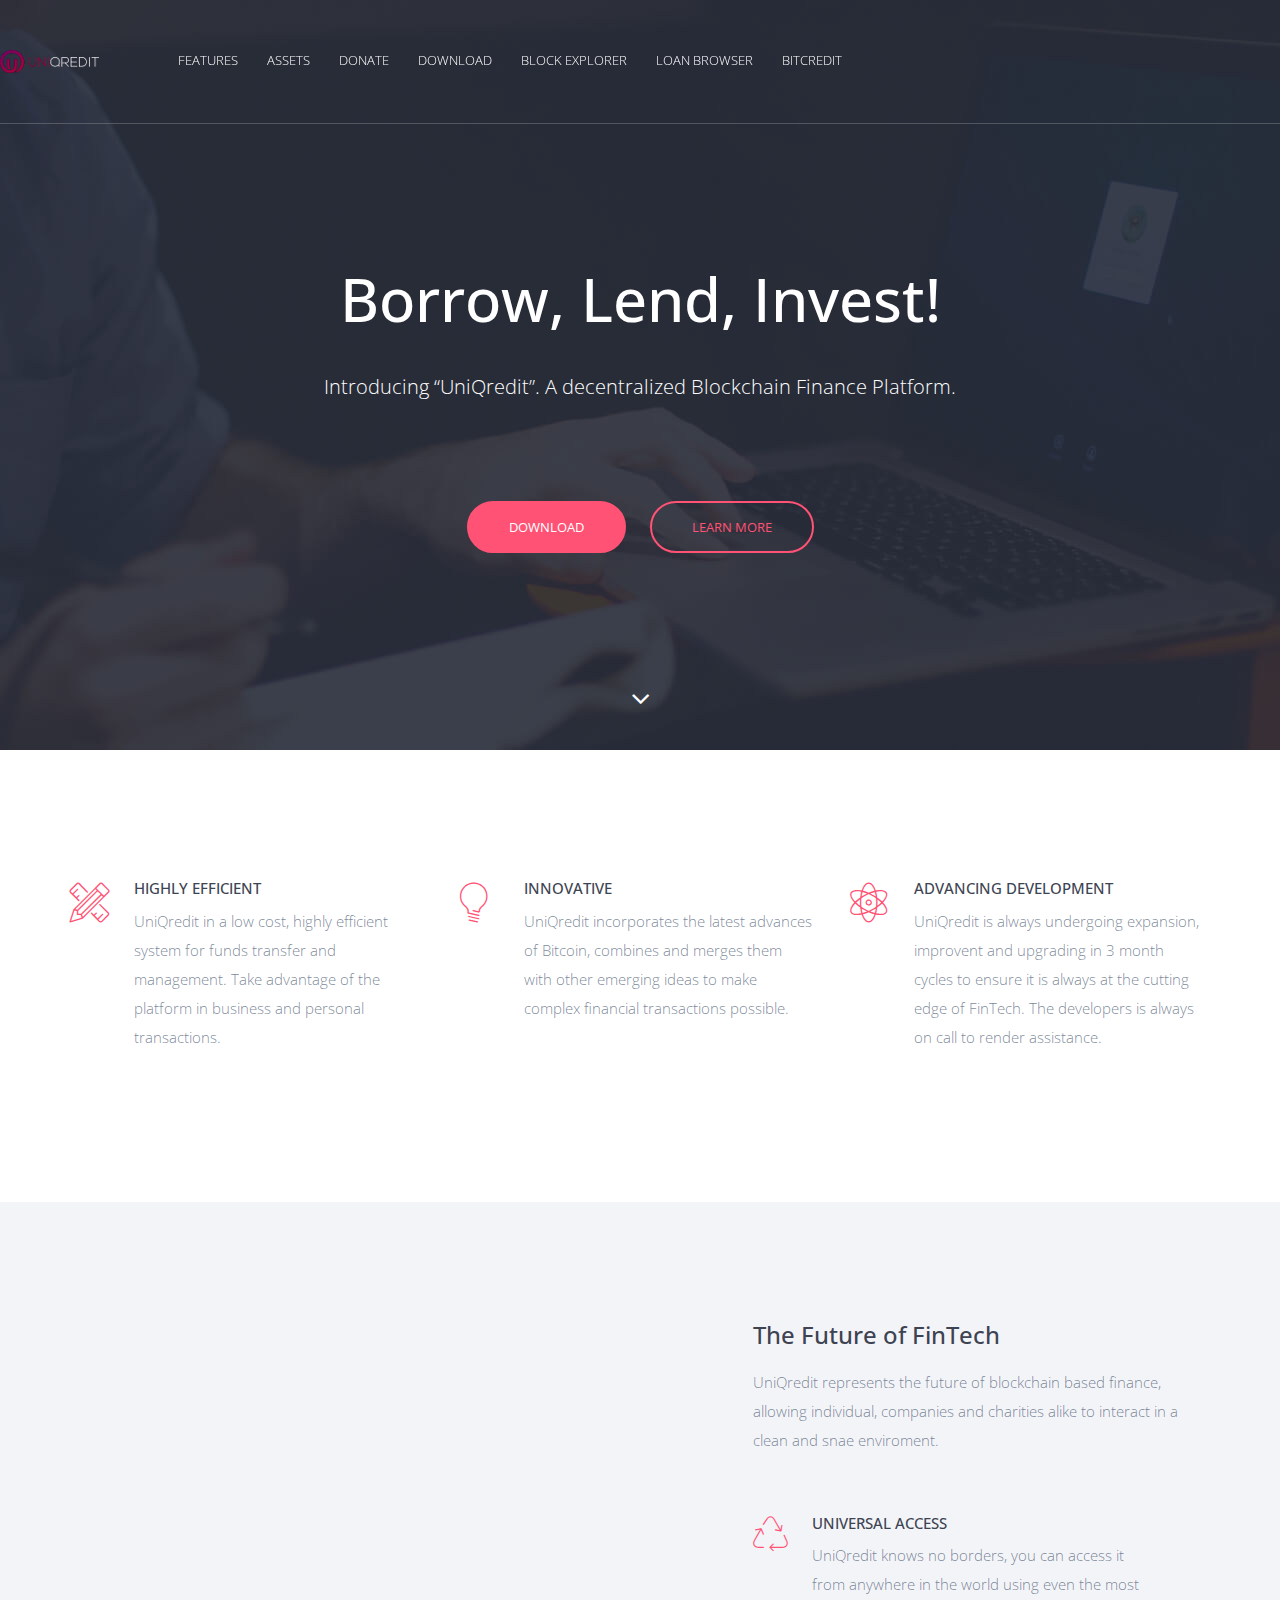
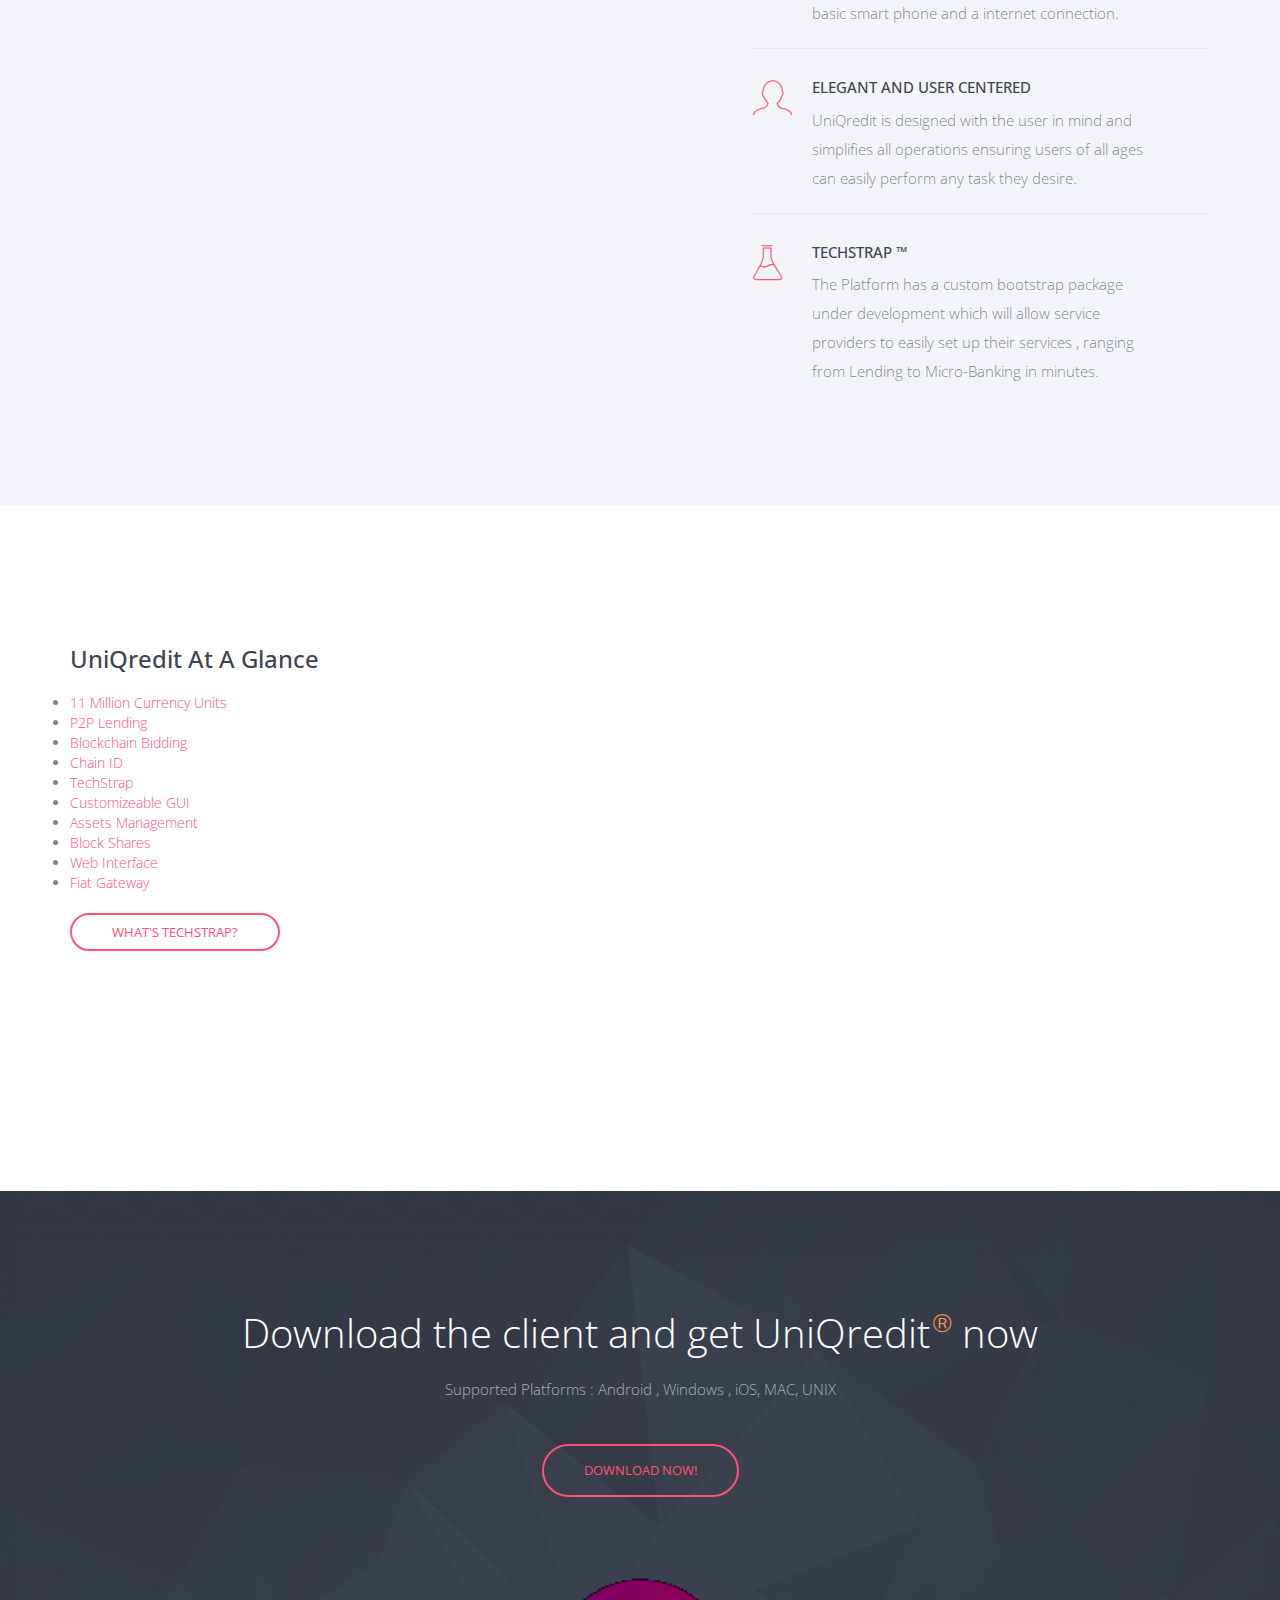
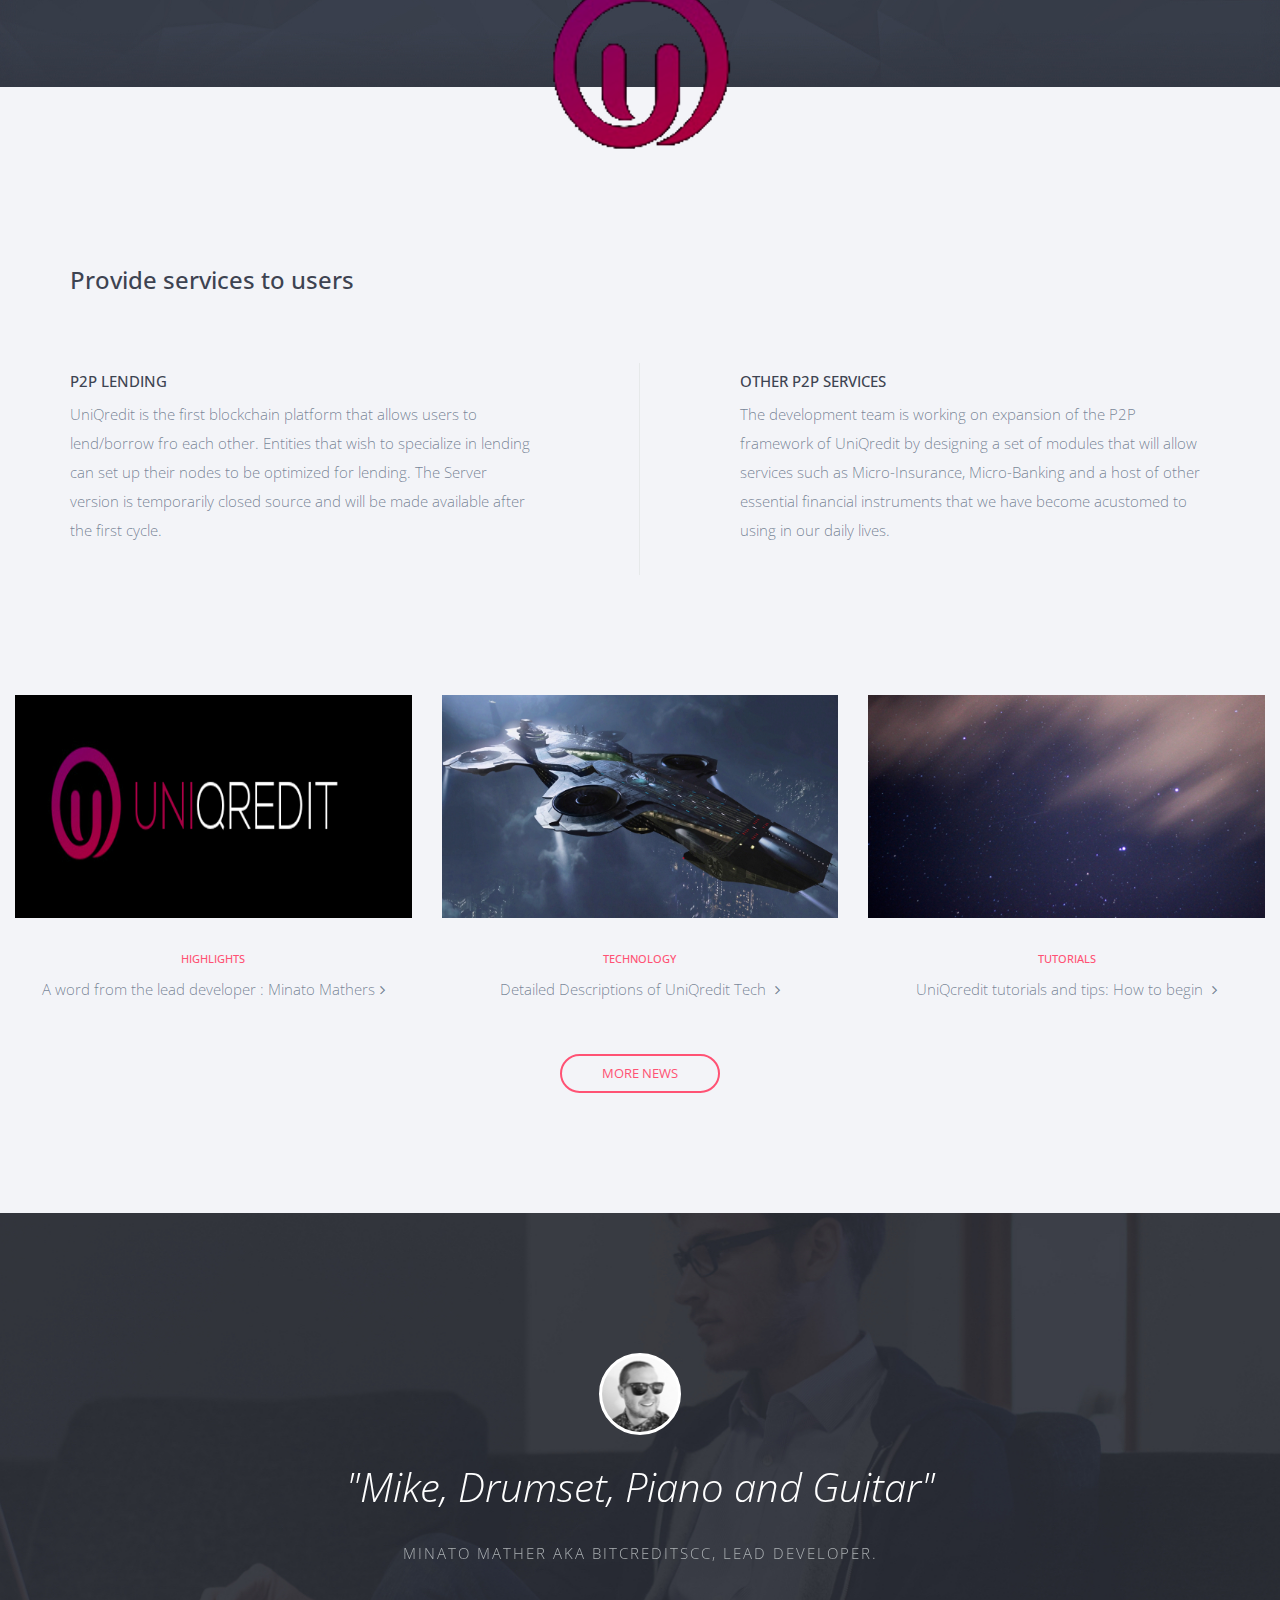
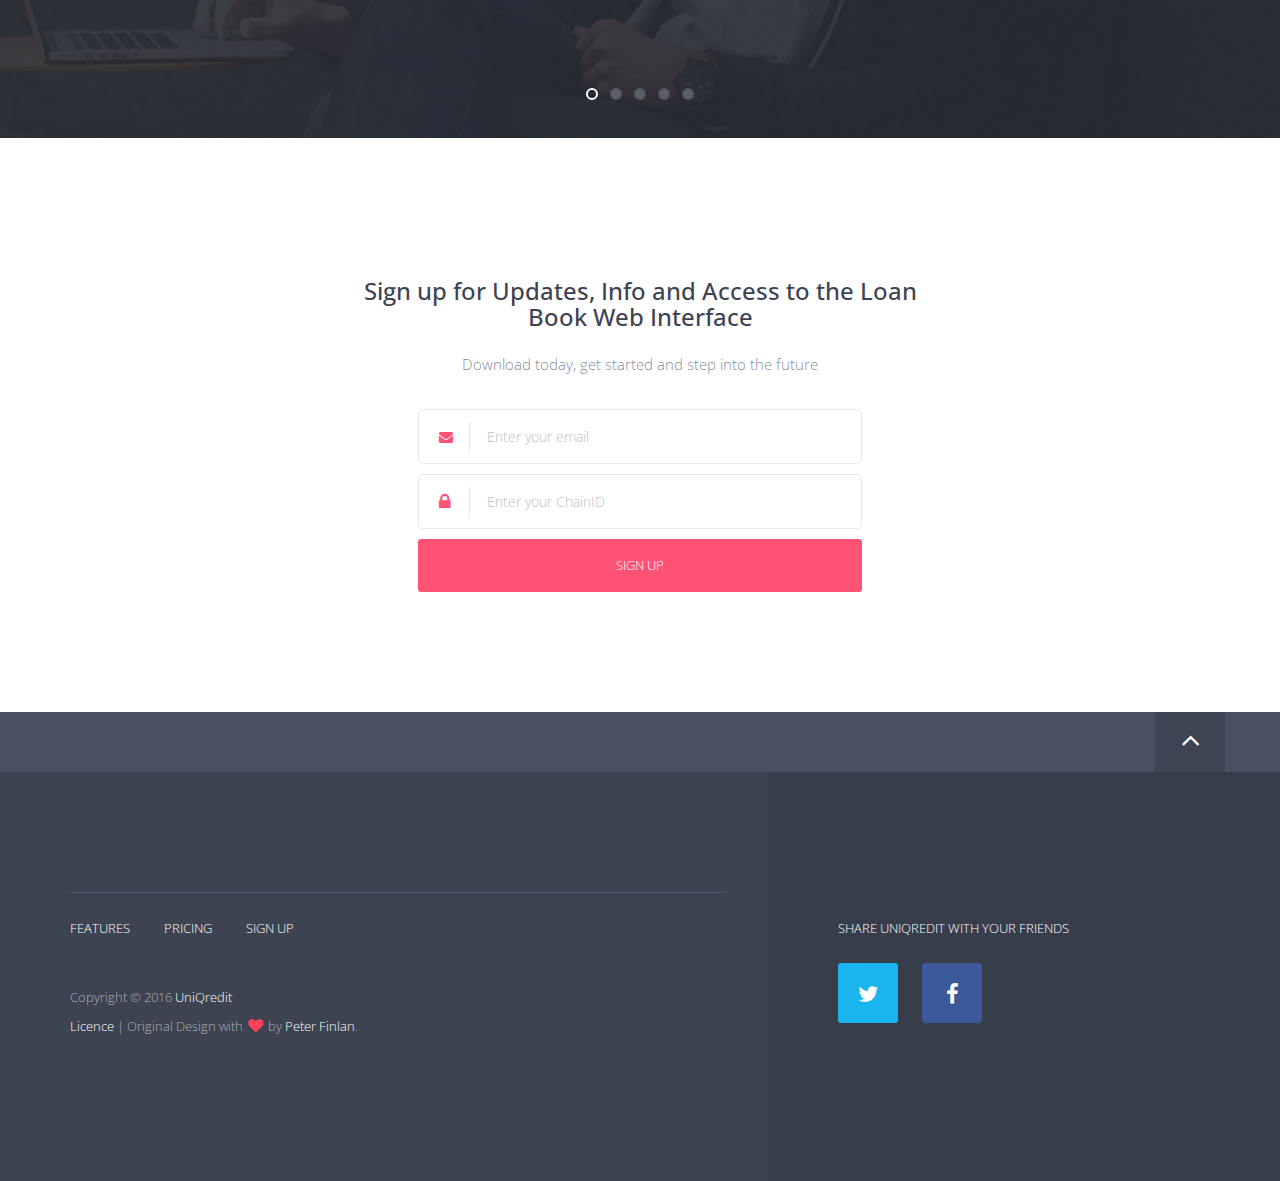
==== commit fb324c4d: "anyone?" ====
--- a/index.html
+++ b/index.html
@@ -40,7 +40,7 @@
                                 <li><a href="#assets">Assets</a></li>
                                 <li><a href="registration.html">Donate</a></li>
                                 <li><a href="#download">Download</a></li>
-                                <li><a href="#explorer">Block Explorer</a></li>
+                                <li><a href="http://www.blockwatch.pw">Block Explorer</a></li>
                                 <li><a href="#loanbook">Loan Browser</a></li>
                                 <li><a href="#bitcredit">BitCredit</a></li>
                             </ul>
@@ -48,6 +48,11 @@
                                 <li><a href="#download" class="login">Log in</a></li>
                                 <li><a href="#download" class="btn-white btn-small">Sign up</a></li>
                             </ul>
+<ul class="price-actions">
+ <script type="text/javascript">
+crypt_multi_num_cur = "3";
+crypt_base_cur_0 = "Bitcoin (BTC)";crypt_target_cur_0 = "US Dollar (USD)";crypt_base_cur_1 = "Bitcredits (BCR)";crypt_target_cur_1 = "US Dollar (USD)";crypt_base_cur_2 = "Bitcredits (BCR)";crypt_target_cur_2 = "Bitcoin (BTC)";</script><script type="text/javascript" src="https://www.cryptonator.com/ui/js/widget/multi_widget.js"></script>                           
+ </ul>
                         </nav>
                     </div>
                     <div class="navicon">
--- a/css/styles.css
+++ b/css/styles.css
@@ -381,7 +381,7 @@
   padding: 50px 0;
   border-bottom: solid 1px rgba(255, 255, 255, 0.2);
   position: relative;
-  width: 1170px;
+  width: 1600px;
   margin: 0 auto;
   -webkit-transition: padding 300ms ease-in-out;
           transition: padding 300ms ease-in-out; }
@@ -415,8 +415,23 @@
     display: inline-block; }
   header .member-actions {
     position: absolute;
+    right: 0px;
+    top: 41px;
+    -webkit-transition: all 300ms ease-in-out;
+            transition: all 300ms ease-in-out; }
+
+  header ul.price-actions li {
+    display: inline; }
+    header ul.price-actions li a {
+      color: #fff; }
+      header ul.price-actions li a:hover {
+        color: #FF5274; }
+  header .header-nav {
+    display: inline-block; }
+  header .price-actions {
+    position: absolute;
     right: 0;
-    top: 41px;
+    top: 122px;
     -webkit-transition: all 300ms ease-in-out;
             transition: all 300ms ease-in-out; }
 
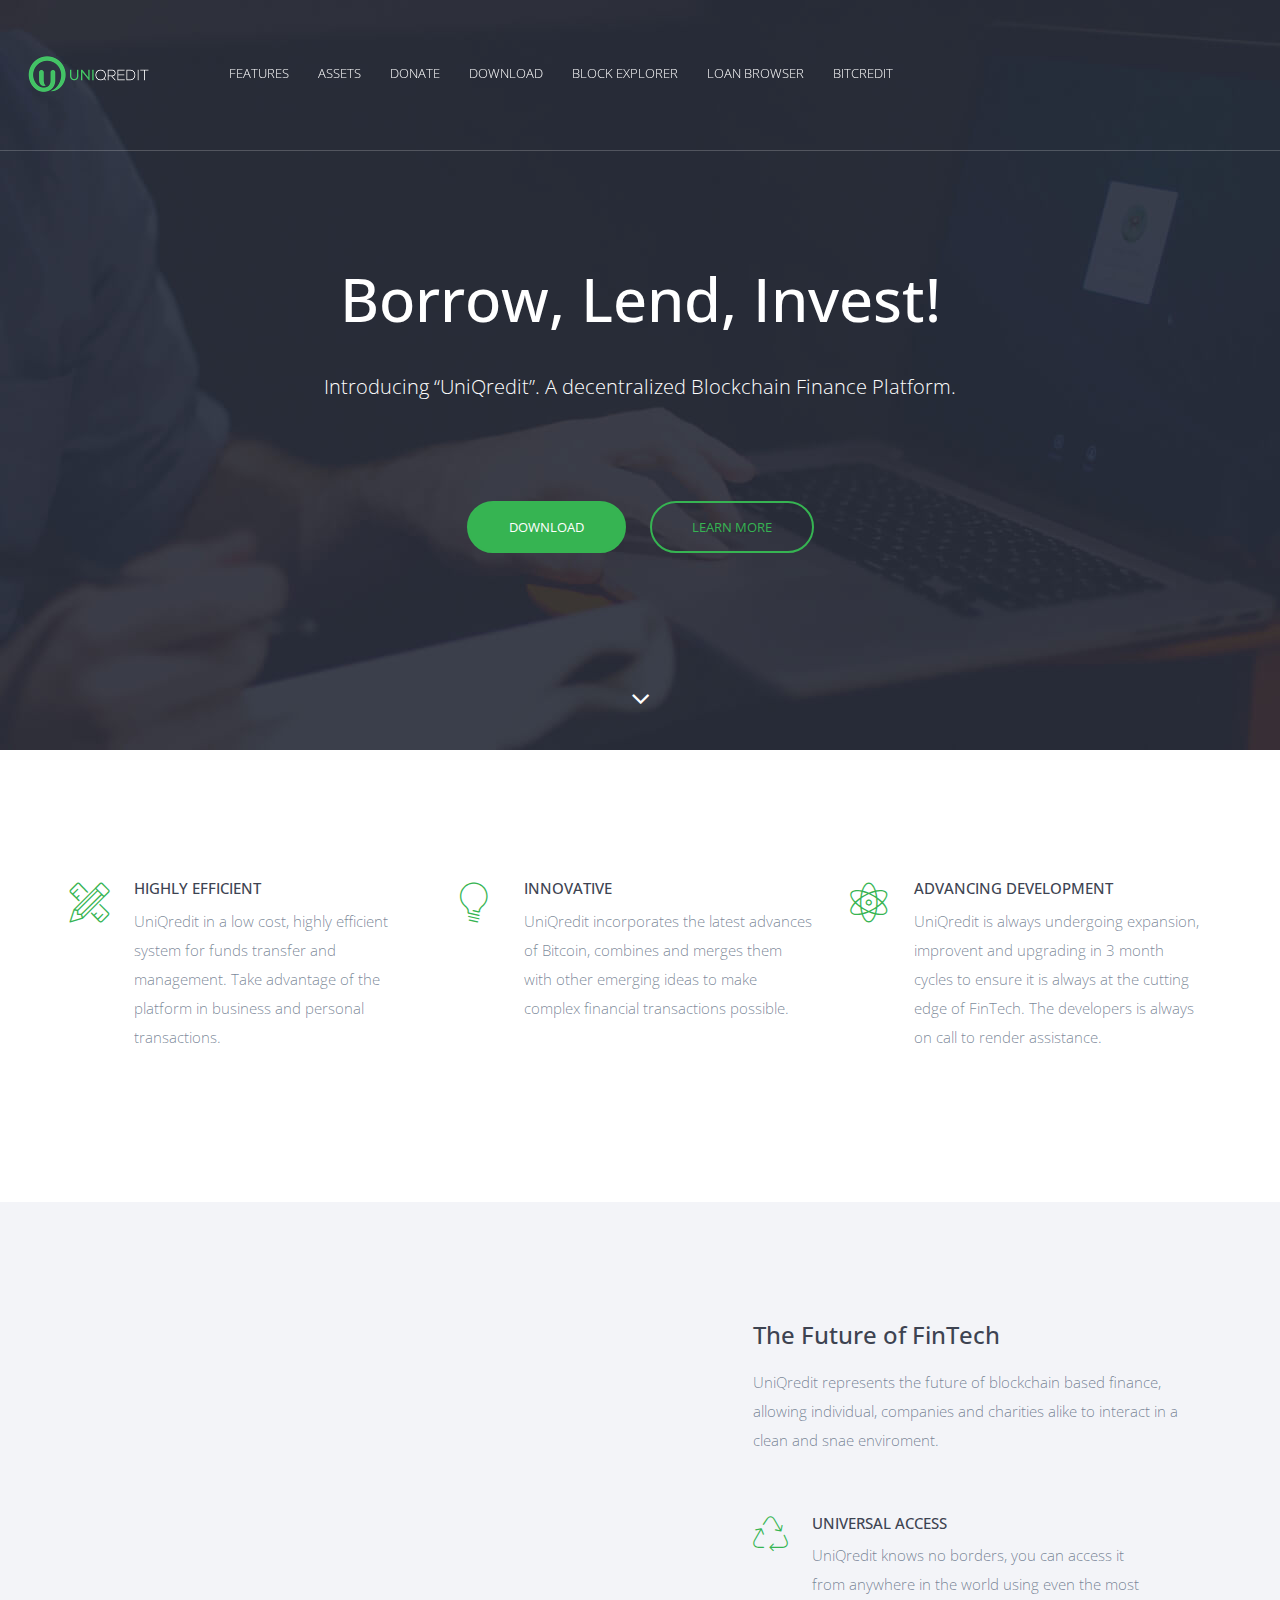
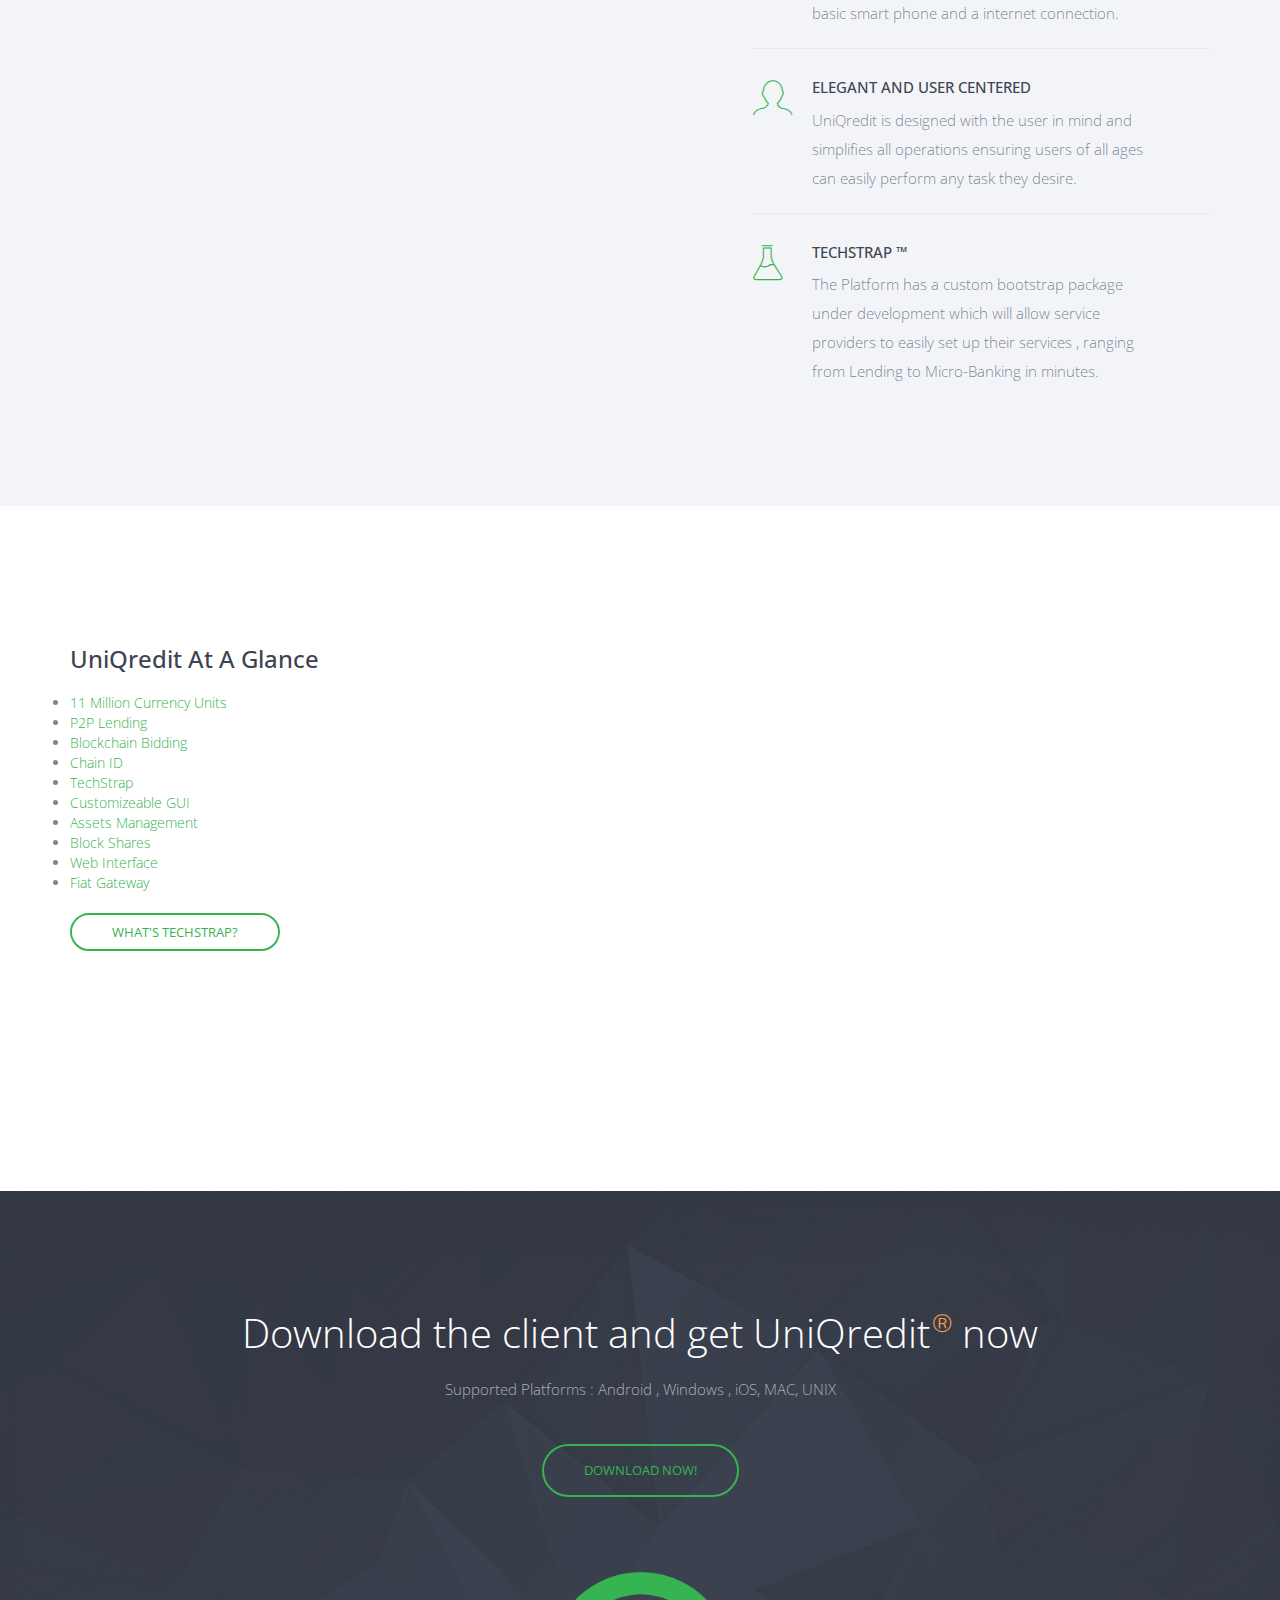
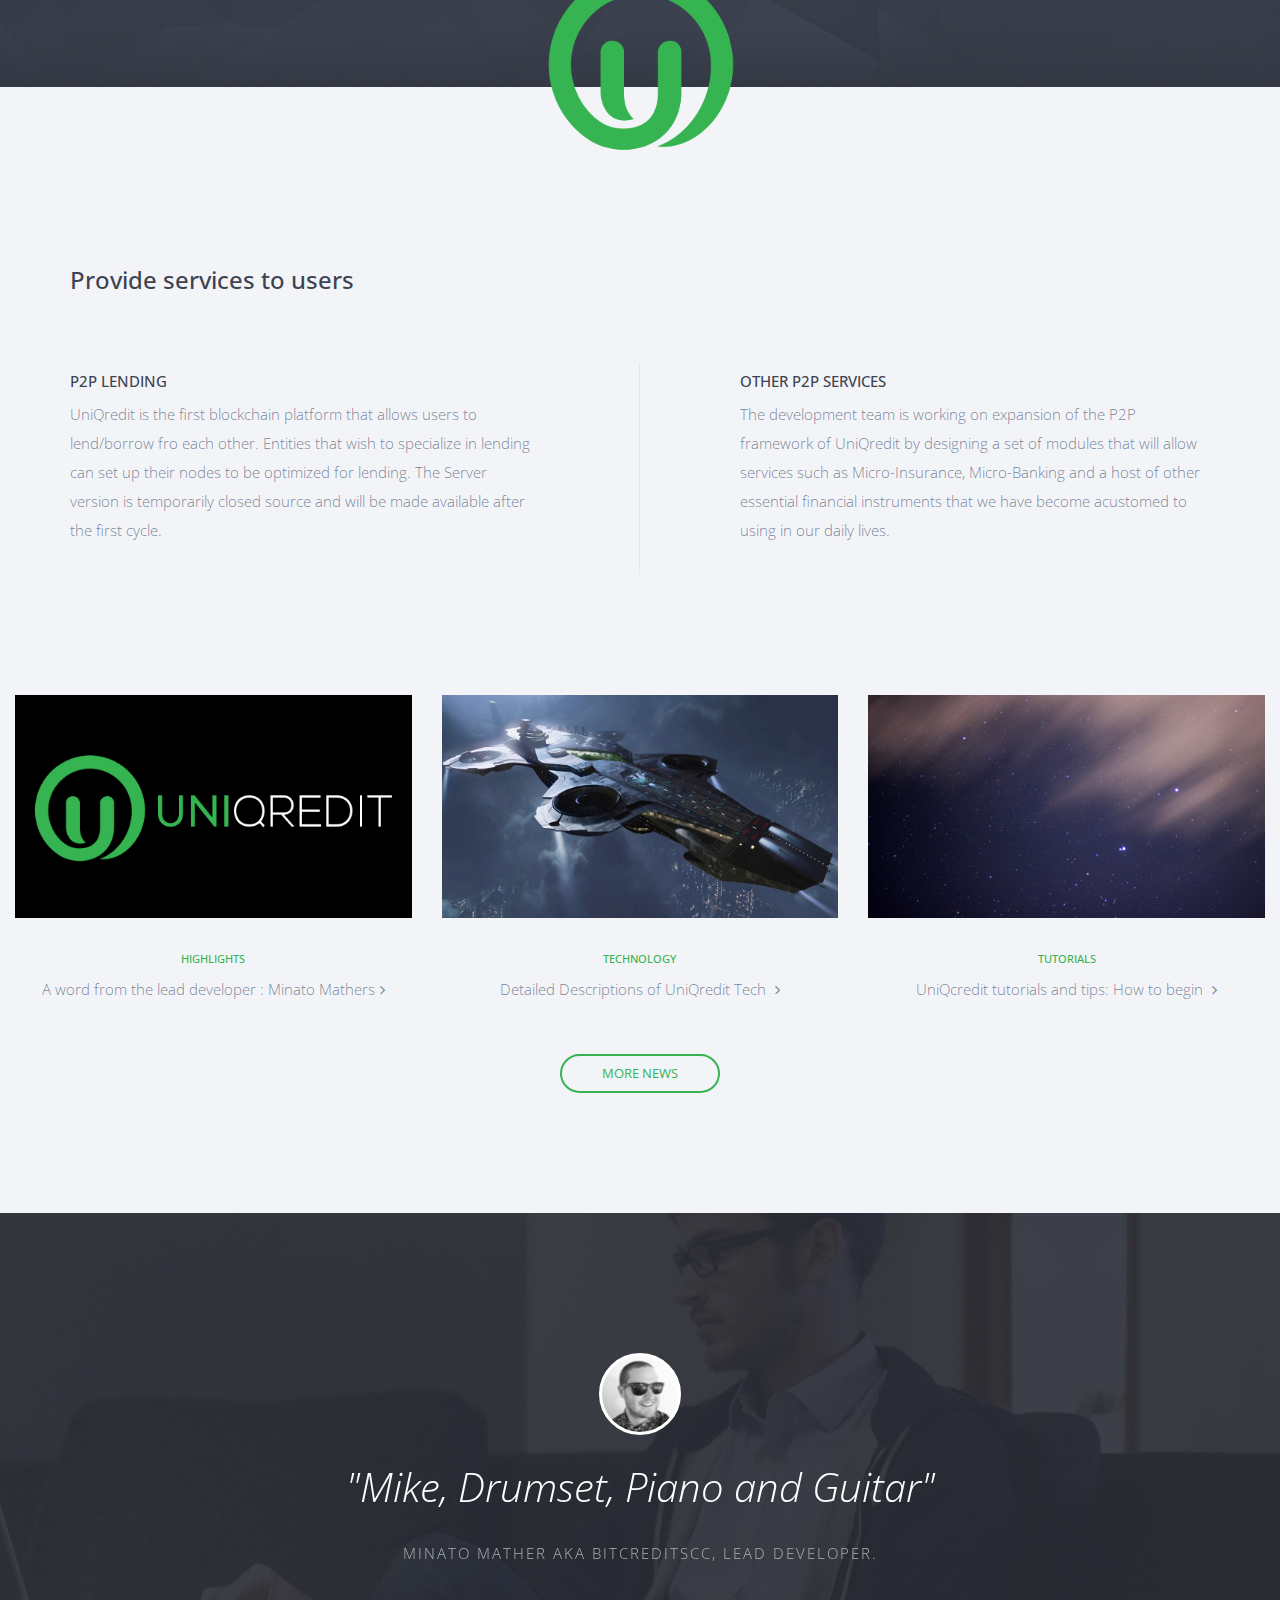
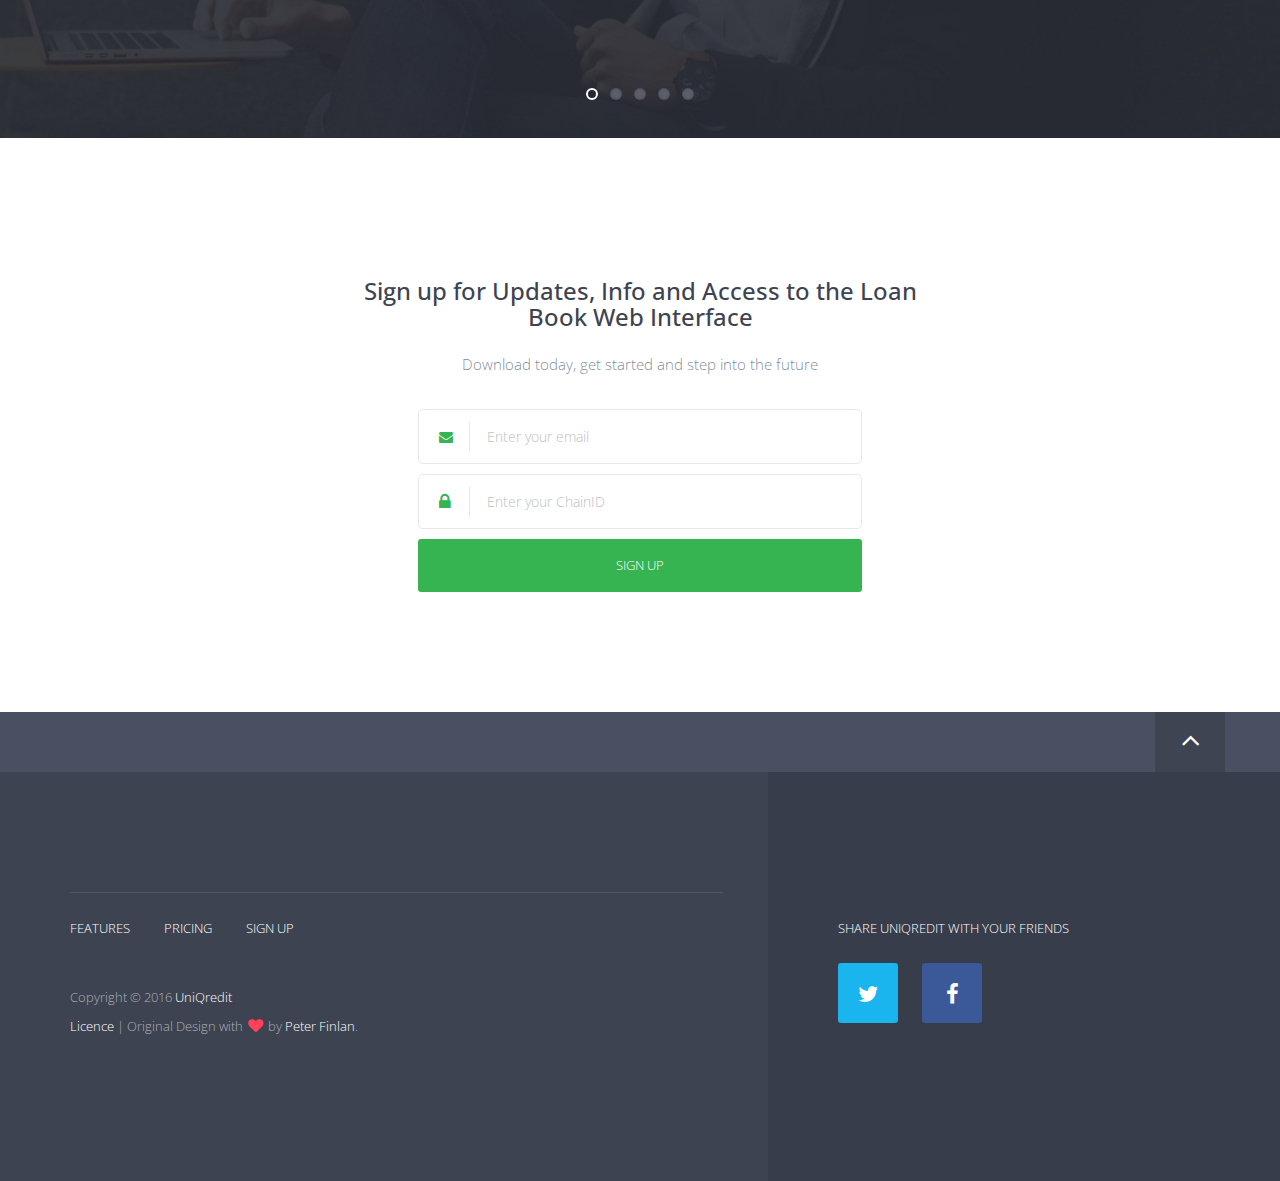
==== commit 5e736cb2: "loan links" ====
--- a/index.html
+++ b/index.html
@@ -40,19 +40,19 @@
                                 <li><a href="#assets">Assets</a></li>
                                 <li><a href="registration.html">Donate</a></li>
                                 <li><a href="#download">Download</a></li>
-                                <li><a href="http://www.blockwatch.pw">Block Explorer</a></li>
-                                <li><a href="#loanbook">Loan Browser</a></li>
+                                <li><a href="http://www.blockwatch.pw:3001">Block Explorer</a></li>
+                                <li><a href="http://blockwatch.pw:8000">Loan Browser</a></li>
                                 <li><a href="#bitcredit">BitCredit</a></li>
                             </ul>
                             <ul class="member-actions">
                                 <li><a href="#download" class="login">Log in</a></li>
                                 <li><a href="#download" class="btn-white btn-small">Sign up</a></li>
                             </ul>
-<ul class="price-actions">
- <script type="text/javascript">
-crypt_multi_num_cur = "3";
-crypt_base_cur_0 = "Bitcoin (BTC)";crypt_target_cur_0 = "US Dollar (USD)";crypt_base_cur_1 = "Bitcredits (BCR)";crypt_target_cur_1 = "US Dollar (USD)";crypt_base_cur_2 = "Bitcredits (BCR)";crypt_target_cur_2 = "Bitcoin (BTC)";</script><script type="text/javascript" src="https://www.cryptonator.com/ui/js/widget/multi_widget.js"></script>                           
- </ul>
+							<ul class="price-actions">
+								<script type="text/javascript">
+								crypt_multi_num_cur = "3";
+								crypt_base_cur_0 = "Bitcoin (BTC)";crypt_target_cur_0 = "US Dollar (USD)";crypt_base_cur_1 = "Bitcredits (BCR)";crypt_target_cur_1 = "US Dollar (USD)";crypt_base_cur_2 = "Bitcredits (BCR)";crypt_target_cur_2 = "Bitcoin (BTC)";</script><script type="text/javascript" src="https://www.cryptonator.com/ui/js/widget/multi_widget.js"></script>                           
+							</ul>
                         </nav>
                     </div>
                     <div class="navicon">
@@ -165,7 +165,7 @@
                             <li><a href="#assets">P2P Lending</a></li>
                             <li><a href="#blog">Blockchain Bidding</a></li>
                             <li><a href="#download">Chain ID</a></li>
-                            <li><a href="#explorer">TechStrap</a></li>
+                            <li><a href="development.html">TechStrap</a></li>
                             <li><a href="#loanbook">Customizeable GUI</a></li>
                             <li><a href="#bitcredit">Assets Management</a></li>
                             <li><a href="#explorer">Block Shares</a></li>
--- a/css/styles.css
+++ b/css/styles.css
@@ -41,8 +41,8 @@
 
 .btn:hover, .btn:focus {
   color: #fff;
-  border-color: #FF5274;
-  background-color: #FF5274; }
+  border-color: #36b452;
+  background-color: #36b452; }
 
 .btn-white {
   font-size: 13px;
@@ -52,21 +52,21 @@
   border-color: #fff; }
 
 .btn-white:hover, .btn-white:focus {
-  color: #FF5274;
-  border-color: #FF5274; }
+  color: #36b452;
+  border-color: #36b452; }
 
 .btn-fill {
   color: #fff;
-  border: solid 2px #FF5274;
+  border: solid 2px #36b452;
   border-radius: 40px;
   display: inline-block;
   text-transform: uppercase;
-  background-color: #FF5274; }
+  background-color: #36b452; }
 
 .btn-fill:hover, .btn-fill:focus {
   color: #fff;
-  background-color: #D7405D;
-  border-color: #D7405D; }
+  background-color: #2d9a44;
+  border-color: #2d9a44; }
 
 .btn-small {
   padding: 8px 40px; }
@@ -98,7 +98,7 @@
   margin: 0; }
 
 a {
-  color: #FF5274;
+  color: #36b452;
   -webkit-transition-timing-function: ease;
   transition-timing-function: ease;
   -webkit-transition-duration: 200ms;
@@ -107,7 +107,7 @@
   transition-property: color, border-color, background-color; }
 
 a:hover, a:focus {
-  color: #D7405D;
+  color: #2d9a44;
   text-decoration: none; }
 
 body {
@@ -402,7 +402,7 @@
         color: #fff;
         padding-right: 25px; }
         header ul.primary-nav li a:hover {
-          color: #FF5274; }
+          color: #36b452; }
       header ul.primary-nav li:last-child a {
         padding-right: 0px; }
   header ul.member-actions li {
@@ -410,7 +410,7 @@
     header ul.member-actions li a {
       color: #fff; }
       header ul.member-actions li a:hover {
-        color: #FF5274; }
+        color: #36b452; }
   header .header-nav {
     display: inline-block; }
   header .member-actions {
@@ -425,7 +425,7 @@
     header ul.price-actions li a {
       color: #fff; }
       header ul.price-actions li a:hover {
-        color: #FF5274; }
+        color: #36b452; }
   header .header-nav {
     display: inline-block; }
   header .price-actions {
@@ -450,7 +450,7 @@
 ========================================================================== */
 .intro span.icon {
   font-size: 40px;
-  color: #FF5274;
+  color: #36b452;
   font-weight: bold; }
 
 .intro-icon {
@@ -476,7 +476,7 @@
     margin: 0 0 20px 0; }
   .features span.icon {
     font-size: 35px;
-    color: #FF5274;
+    color: #36b452;
     font-weight: bold; }
   .features .feature-icon {
     display: inline-block;
@@ -693,7 +693,7 @@
   text-align: left;
   position: relative; }
   .sign-up .signup-form .form-input-group i {
-    color: #FF5274;
+    color: #36b452;
     font-size: 14px; }
   .sign-up .signup-form .form-input-group i:after {
     content: "";
@@ -775,7 +775,7 @@
   footer a {
     color: #fff; }
   footer a:hover {
-    color: #FF5274; }
+    color: #36b452; }
   footer ul.footer-group {
     border-top: solid 1px #4E566C;
     padding-top: 25px;
@@ -786,7 +786,7 @@
     font-size: 13px;
     text-transform: uppercase; }
   footer ul.footer-group li a:hover {
-    color: #FF5274; }
+    color: #36b452; }
   footer ul.footer-group li {
     margin-right: 30px; }
   footer ul.footer-group li:last-child {
